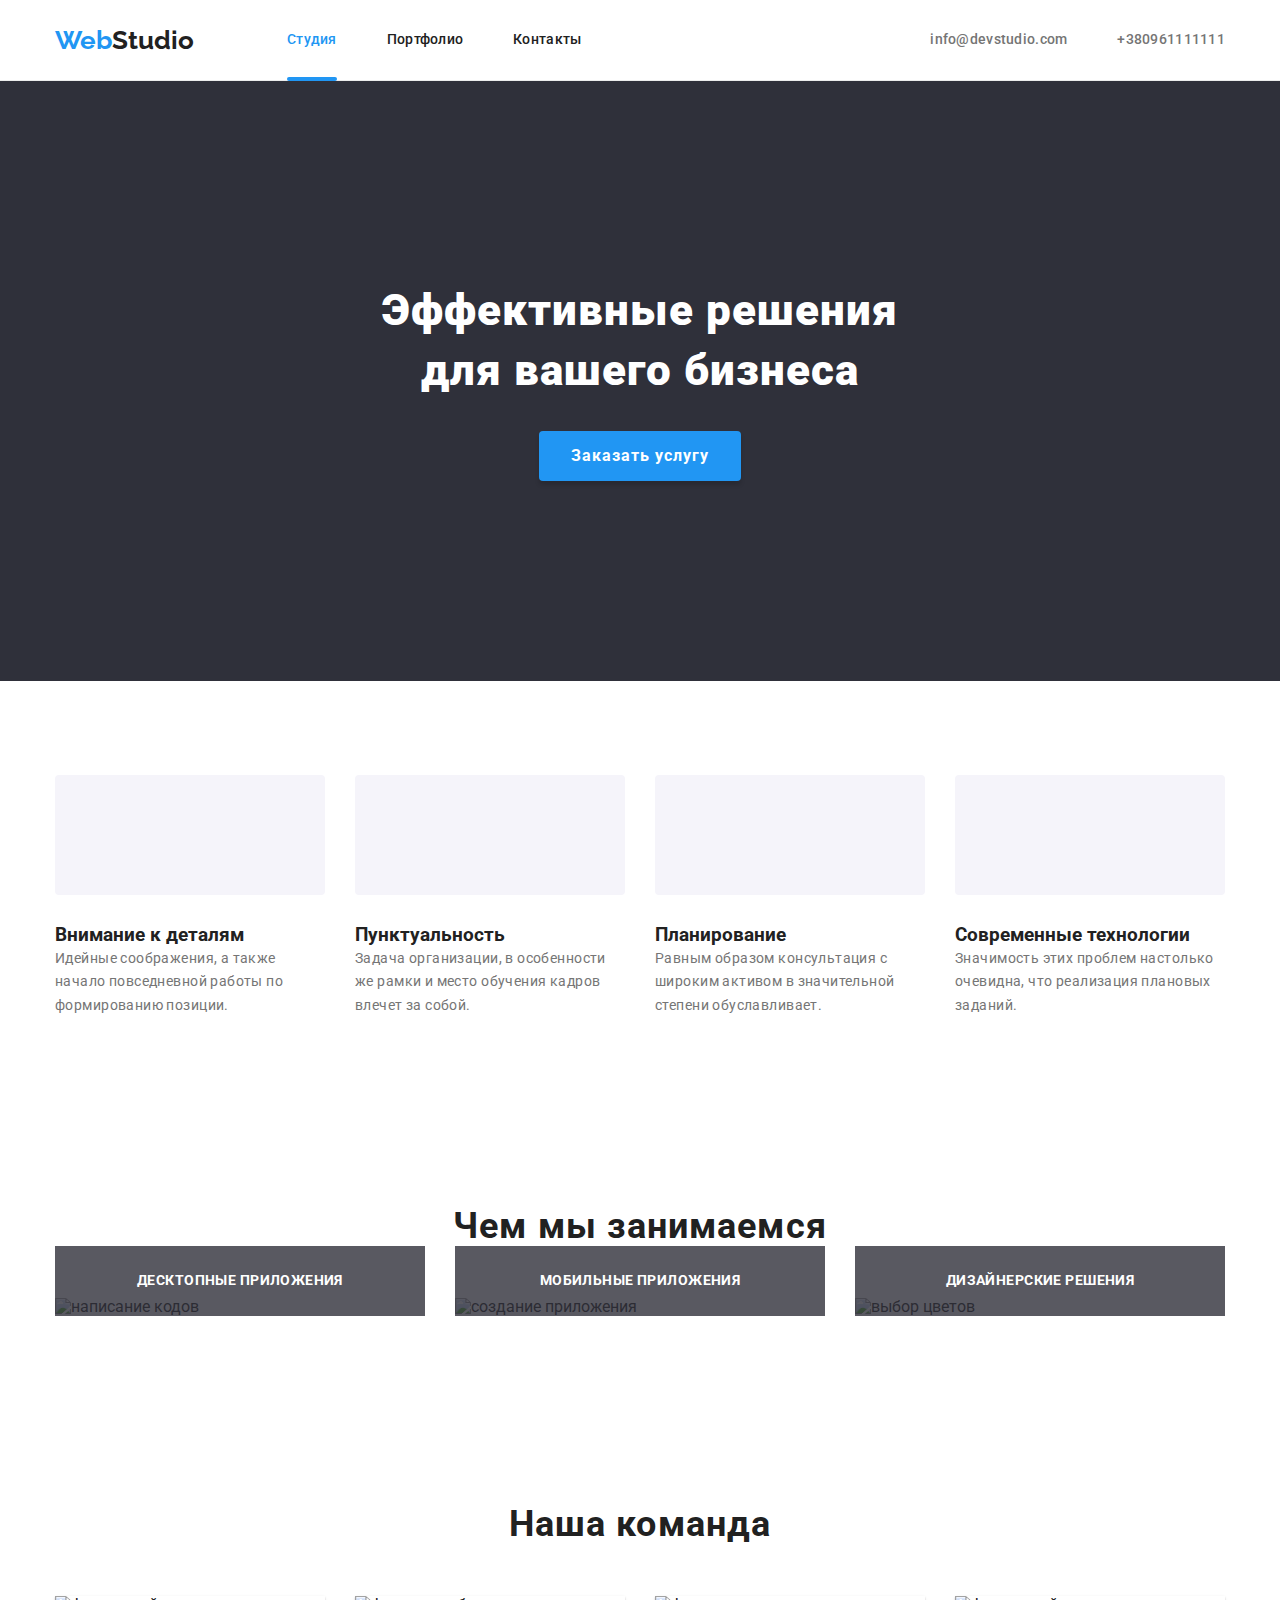
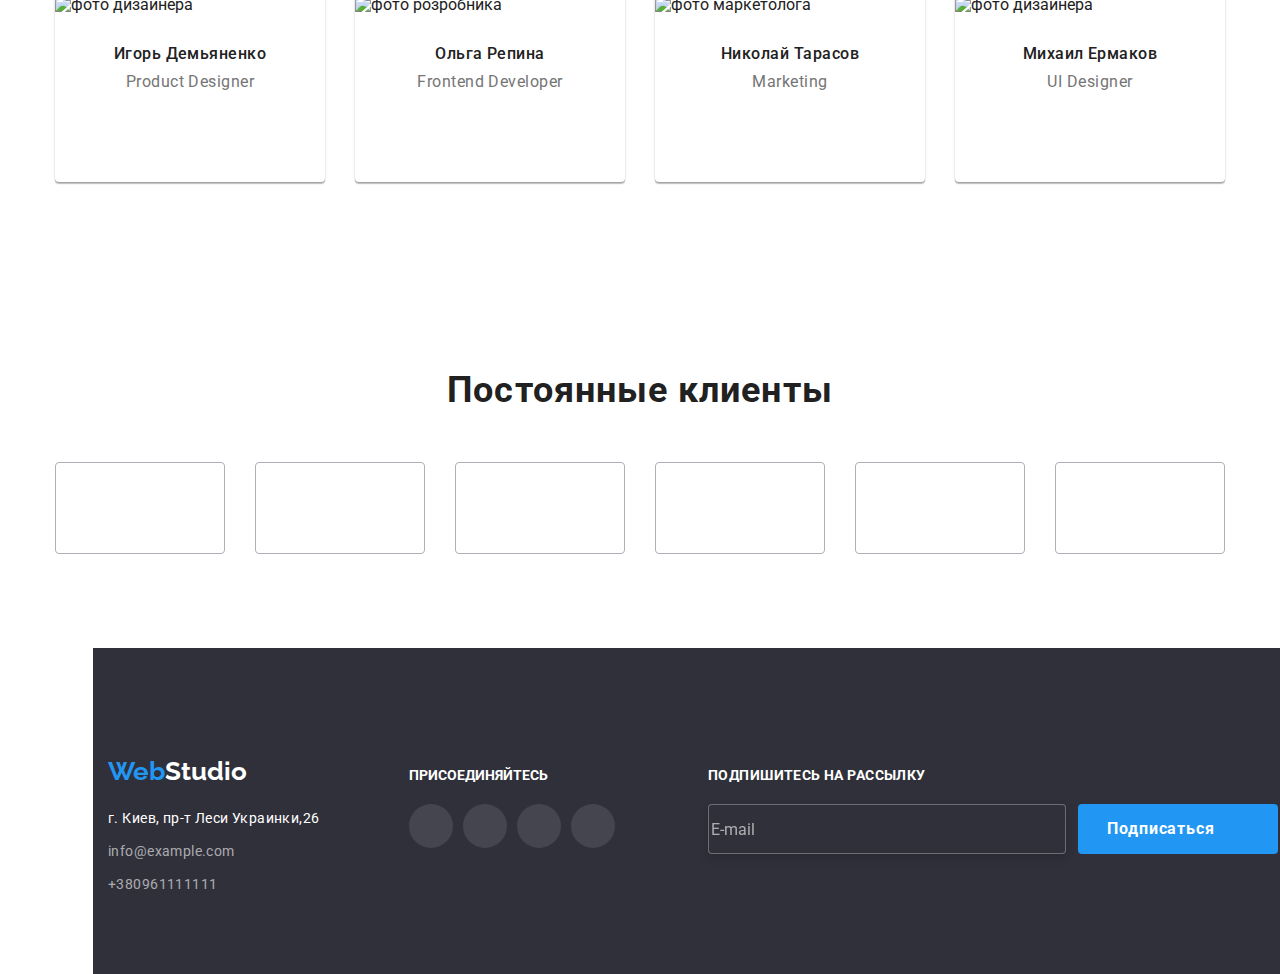
==== index.html @ 431f0731 "дз7" ====
<!DOCTYPE html>
<html lang="ru">

<head>
    <meta charset="UTF-8">
    <meta http-equiv="X-UA-Compatible" content="IE=edge">
    <meta name="viewport" content="width=device-width, initial-scale=1.0">
    <title>goit-markup-hw-07</title>
    <link rel="preconnect" href="https://fonts.googleapis.com">
    <link rel="preconnect" href="https://fonts.gstatic.com" crossorigin>
    <link
        href="https://fonts.googleapis.com/css2?family=Raleway:wght@700&family=Roboto:wght@400;500;700;900&display=swap"
        rel="stylesheet">
    <link rel="stylesheet"
        href="https://cdnjs.cloudflare.com/ajax/libs/modern-normalize/1.1.0/modern-normalize.min.css">
    <link rel="stylesheet" href="./css/main.min.css">
</head>

<body>
    <header class="header">
        <div class="container container__header">
            <nav class="header-nav">
                <a href="" class="logo ">Web<Span class="logo__park ">Studio</Span></a>
                <ul class="site-nav">
                    <li class="site-nav__item"><a href="" class="site-nav__link site-nav__link--current">Студия</a></li>
                    <li class="site-nav__item"><a href="./portfolio.html" class="site-nav__link ">Портфолио</a></li>
                    <li class="site-nav__item"><a href="" class="site-nav__link">Контакты</a></li>
                </ul>
            </nav>
            <ul class="contact-top">
                <li class="contact-top__item">
                    <a href="mailto:info@devstudio.com" class="contact-top__link link">
                        <svg class="contact-top__icon" width="16" height="12">
                            <use href="./images/icons.svd/symbol-defs.svg#icon-gmail"></use>
                        </svg> info@devstudio.com
                    </a>
                </li>
                <li class="contact-top__item">
                    <a href="tel:+380961111111" class="contact-top__link link">
                        <svg class="contact-top__icon" width="10" height="16">
                            <use href="./images/icons.svd/symbol-defs.svg#icon-smartphone"></use>
                        </svg> +380961111111
                    </a>
                </li>
            </ul>
        </div>
    </header>
    <main>
        <section class="conect">
            <div class="container">
                <h1 class="conect__title">Эффективные решения <br> для вашего бизнеса</h1>
                <button type="button" class="conect__button button--light" data-modal-open>Заказать услугу</button>
            </div>
        </section>
        <section class="section">
            <div class="container">
                <h2 class="visually-hidden">Стадии работы</h2>
                <ul class="visually">
                    <li class="visually__item">
                        <div class="visually__box">
                            <svg class="visually__icon" width="70" height="70">
                                <use href="./images/icons.svd/symbol-defs.svg#icon-antenna-1"></use>
                            </svg>
                        </div>
                        <h3 class="visually__title">Внимание к деталям</h3>
                        <p class="visually__text">Идейные соображения, а также начало повседневной работы по
                            формированию позиции.
                        </p>
                    </li>
                    <li class="visually__item">
                        <div class="visually__box">
                            <svg class="visually__icon" width="70" height="70">
                                <use href="./images/icons.svd/symbol-defs.svg#icon-clock-1"></use>
                            </svg>
                        </div>
                        <h3 class="visually__title">Пунктуальность</h3>
                        <p class="visually__text">Задача организации, в особенности же рамки и место обучения кадров
                            влечет за
                            собой.</p>
                    </li>
                    <li class="visually__item icon-test">
                        <div class="visually__box">
                            <svg class="visually__icon" width="70" height="70">
                                <use href="./images/icons.svd/symbol-defs.svg#icon-diagram-1"></use>
                            </svg>
                        </div>
                        <h3 class="visually__title">Планирование</h3>
                        <p class="visually__text">Равным образом консультация с широким активом в значительной степени
                            обуславливает.</p>
                    </li>
                    <li class="visually__item icon-technology">
                        <div class="visually__box">
                            <svg class="visually__icon" width="70" height="70">
                                <use href="./images/icons.svd/symbol-defs.svg#icon-astronaut-1"></use>
                            </svg>
                        </div>
                        <h3 class="visually__title">Современные технологии</h3>
                        <p class="visually__text">Значимость этих проблем настолько очевидна, что реализация плановых
                            заданий.</p>
                    </li>
                </ul>
            </div>
        </section>
        <section class="section section--no-padding-top">
            <div class="container">
                <h2 class="section__title">Чем мы занимаемся</h2>
                <ul class="works">
                    <li class="works__item">
                        <div class="works__thumb">
                            <img src="./images/photo1.jpg" alt="написание кодов" width="370">
                            <p class="works__label">Десктопные приложения</p>
                        </div>
                    </li>
                    <li class="works__item">
                        <div class="works__thumb">
                            <img src="./images/photo2.jpg" alt="создание приложения" width="370">
                            <p class="works__label">Мобильные приложения</p>
                        </div>
                    </li>
                    <li class="works__item">
                        <div class="works__thumb">
                            <img src="./images/photo3.jpg" alt="выбор цветов" width="370">
                            <p class="works__label">Дизайнерские решения</p>
                        </div>
                    </li>
                </ul>
            </div>

        </section>

        <section class="section section--aser-background">
            <div class="container">
                <h2 class="section__title">Наша команда</h2>
                <ul class="images">
                    <li class="images__item">
                        <img src="./images/photo4.jpg" alt="фото дизайнера" width="270">
                        <div class="images__box">
                            <h3 class="images__title">Игорь Демьяненко</h3>
                            <p class="images__text">Product Designer</p>
                            <ul class="masters-soc">
                                <li class="masters-soc-item">
                                    <a href="" class="masters-soc-link">
                                        <svg class="masters-soc-icon" width="20" height="20">
                                            <use href="./images/icons.svd/symbol-defs.svg#icon-instagram-2"></use>
                                        </svg>
                                    </a>
                                </li>
                                <li class="masters-soc-item">
                                    <a href="" class="masters-soc-link">
                                        <svg class="masters-soc-icon" width="20" height="20">
                                            <use href="./images/icons.svd/symbol-defs.svg#icon-twitter-1"></use>
                                        </svg>
                                    </a>
                                </li>
                                <li class="masters-soc-item">
                                    <a href="" class="masters-soc-link">
                                        <svg class="masters-soc-icon" width="20" height="20">
                                            <use href="./images/icons.svd/symbol-defs.svg#icon-facebook-1"></use>
                                        </svg>
                                    </a>
                                </li>
                                <li class="masters-soc-item">
                                    <a href="" class="masters-soc-link">
                                        <svg class="masters-soc-icon" width="20" height="20">
                                            <use href="./images/icons.svd/symbol-defs.svg#icon-linkedin-1"></use>
                                        </svg>
                                    </a>
                                </li>
                            </ul>
                        </div>
                    </li>
                    <li class="images__item">
                        <img src="./images/photo5.jpg" alt="фото розробника" width="270">
                        <div class="images__box">
                            <h3 class="images__title">Ольга Репина</h3>
                            <p class="images__text">Frontend Developer</p>
                            <ul class="masters-soc">
                                <li class="masters-soc-item">
                                    <a href="" class="masters-soc-link">
                                        <svg class="masters-soc-icon" width="20" height="20">
                                            <use href="./images/icons.svd/symbol-defs.svg#icon-instagram-2"></use>
                                        </svg>
                                    </a>
                                </li>
                                <li class="masters-soc-item">
                                    <a href="" class="masters-soc-link">
                                        <svg class="masters-soc-icon" width="20" height="20">
                                            <use href="./images/icons.svd/symbol-defs.svg#icon-twitter-1"></use>
                                        </svg>
                                    </a>
                                </li>
                                <li class="masters-soc-item">
                                    <a href="" class="masters-soc-link">
                                        <svg class="masters-soc-icon" width="20" height="20">
                                            <use href="./images/icons.svd/symbol-defs.svg#icon-facebook-1"></use>
                                        </svg>
                                    </a>
                                </li>
                                <li class="masters-soc-item">
                                    <a href="" class="masters-soc-link">
                                        <svg class="masters-soc-icon" width="20" height="20">
                                            <use href="./images/icons.svd/symbol-defs.svg#icon-linkedin-1"></use>
                                        </svg>
                                    </a>
                                </li>
                            </ul>
                        </div>
                    </li>
                    <li class="images__item">
                        <img src="./images/photo6.jpg" alt="фото маркетолога" width="270">
                        <div class="images__box">
                            <h3 class="images__title">Николай Тарасов</h3>
                            <p class="images__text">Marketing</p>
                            <ul class="masters-soc">
                                <li class="masters-soc-item">
                                    <a href="" class="masters-soc-link">
                                        <svg class="masters-soc-icon" width="20" height="20">
                                            <use href="./images/icons.svd/symbol-defs.svg#icon-instagram-2"></use>
                                        </svg>
                                    </a>
                                </li>
                                <li class="masters-soc-item">
                                    <a href="" class="masters-soc-link">
                                        <svg class="masters-soc-icon" width="20" height="20">
                                            <use href="./images/icons.svd/symbol-defs.svg#icon-twitter-1"></use>
                                        </svg>
                                    </a>
                                </li>
                                <li class="masters-soc-item">
                                    <a href="" class="masters-soc-link">
                                        <svg class="masters-soc-icon" width="20" height="20">
                                            <use href="./images/icons.svd/symbol-defs.svg#icon-facebook-1"></use>
                                        </svg>
                                    </a>
                                </li>
                                <li class="masters-soc-item">
                                    <a href="" class="masters-soc-link">
                                        <svg class="masters-soc-icon" width="20" height="20">
                                            <use href="./images/icons.svd/symbol-defs.svg#icon-linkedin-1"></use>
                                        </svg>
                                    </a>
                                </li>
                            </ul>
                        </div>
                    </li>
                    <li class="images__item">
                        <img src="./images/photo7.jpg" alt="фото дизайнера" width="270">
                        <div class="images__box">
                            <h3 class="images__title">Михаил Ермаков</h3>
                            <p class="images__text">UI Designer</p>
                            <ul class="masters-soc">
                                <li class="masters-soc-item">
                                    <a href="" class="masters-soc-link">
                                        <svg class="masters-soc-icon" width="20" height="20">
                                            <use href="./images/icons.svd/symbol-defs.svg#icon-instagram-2"></use>
                                        </svg>
                                    </a>
                                </li>
                                <li class="masters-soc-item">
                                    <a href="" class="masters-soc-link">
                                        <svg class="masters-soc-icon" width="20" height="20">
                                            <use href="./images/icons.svd/symbol-defs.svg#icon-twitter-1"></use>
                                        </svg>
                                    </a>
                                </li>
                                <li class="masters-soc-item">
                                    <a href="" class="masters-soc-link">
                                        <svg class="masters-soc-icon" width="20" height="20">
                                            <use href="./images/icons.svd/symbol-defs.svg#icon-facebook-1"></use>
                                        </svg>
                                    </a>
                                </li>
                                <li class="masters-soc-item">
                                    <a href="" class="masters-soc-link">
                                        <svg class="masters-soc-icon" width="20" height="20">
                                            <use href="./images/icons.svd/symbol-defs.svg#icon-linkedin-1"></use>
                                        </svg>
                                    </a>
                                </li>
                            </ul>
                        </div>
                    </li>
                </ul>
            </div>
        </section>

        <section class="section">
            <div class="container">
                <h2 class="section__title">Постоянные клиенты</h2>
                <ul class="clients">
                    <li class="clients__item">
                        <a href="" class="clients__link">
                            <svg class="clients__icon" width="106" height="60">
                                <use href="./images/icons.svd/symbol-defs.svg#icon-client-1"></use>
                            </svg>
                        </a>
                    </li>
                    <li class="clients__item">
                        <a href="" class="clients__link">
                            <svg class="clients__icon" width="106" height="60">
                                <use href="./images/icons.svd/symbol-defs.svg#icon-client-2"></use>
                            </svg>
                        </a>
                    </li>
                    <li class="clients__item">
                        <a href="" class="clients__link">
                            <svg class="clients__icon" width="106" height="60">
                                <use href="./images/icons.svd/symbol-defs.svg#icon-client-3"></use>
                            </svg>
                        </a>
                    </li>
                    <li class="clients__item">
                        <a href="" class="clients__link">
                            <svg class="clients__icon" width="106" height="60">
                                <use href="./images/icons.svd/symbol-defs.svg#icon-client-4"></use>
                            </svg>
                        </a>
                    </li>
                    <li class="clients__item">
                        <a href="" class="clients__link">
                            <svg class="clients__icon" width="106" height="60">
                                <use href="./images/icons.svd/symbol-defs.svg#icon-client-5"></use>
                            </svg>
                        </a>
                    </li>
                    <li class="clients__item">
                        <a href="" class="clients__link">
                            <svg class="clients__icon" width="106" height="60">
                                <use href="./images/icons.svd/symbol-defs.svg#icon-client-6"></use>
                            </svg>
                        </a>
                    </li>
                </ul>
            </div>
        </section>
    </main>

    <footer class="footer">
        <div class="container">
            <div class="information-contact">
                <div class="address">
                    <a href="" class="address__logo address__poster link">Web<Span
                            class="address__page link">Studio</Span></a>
                    <address class="footer-page list">
                        <ul>
                            <li class="footer-page__item"><a href="" class="footer-page__adressa link">г. Киев, пр-т
                                    Леси Украинки,26</a>
                            </li>
                            <li class="footer-page__item"><a href="mailto:info@example.com"
                                    class="footer-page__link link">info@example.com</a></li>
                            <li class="footer-page__item"><a href="tel:+380961111111"
                                    class="footer-page__link link">+380961111111</a></li>
                        </ul>
                    </address>
                </div>

                <div class=" contact__box">
                    <p class="contact-soc-list">ПРИСОЕДИНЯЙТЕСЬ</p>
                    <ul class="contact-soc">
                        <li class="contact-soc__item">
                            <a href="" class="contact-soc__link">
                                <svg class="contact-soc__icon" width="20" height="20">
                                    <use href="./images/icons.svd/symbol-defs.svg#icon-instagram-2"></use>
                                </svg>
                            </a>
                        </li>
                        <li class="contact-soc__item">
                            <a href="" class="contact-soc__link">
                                <svg class="contact-soc__icon" width="20" height="20">
                                    <use href="./images/icons.svd/symbol-defs.svg#icon-twitter-1"></use>
                                </svg>
                            </a>
                        </li>
                        <li class="contact-soc__item">
                            <a href="" class="contact-soc__link">
                                <svg class="contact-soc__icon" width="20" height="20">
                                    <use href="./images/icons.svd/symbol-defs.svg#icon-facebook-1"></use>
                                </svg>
                            </a>
                        </li>
                        <li class="contact-soc__item">
                            <a href="" class="contact-soc__link">
                                <svg class="contact-soc__icon" width="20" height="20">
                                    <use href="./images/icons.svd/symbol-defs.svg#icon-linkedin-1"></use>
                                </svg>
                            </a>
                        </li>
                    </ul>
                </div>

                <form class="footer">
                    <p class="footer__promotion">Подпишитесь на рассылку</p>
                    <div class="footer-form">
                        <label class="footer-form__field">
                            <input type="text" name="user-email" class="footer-form__submit" placeholder="E-mail">
                        </label>
                        <button type="submit" class="footer-form__btn btn--light">
                            Подписаться
                            <svg class="footer-form-icon" width="24" height="24">
                                <use href="./images/icons.svd/symbol-defs.svg#icon-icon-send-1"></use>
                            </svg>
                        </button>
                    </div>
                </form>
            </div>
        </div>
    </footer>
    <div class="backdrop is-hidden" data-modal>
        <div class="modal">
            <button type="button" class="modal__close-bt" data-modal-close>
                <svg class="modal__icon" width="18" height="18">
                    <use href="./images/icons.svd/symbol-defs.svg#icon-close"></use>
                </svg>
            </button>
            <form class="forma" autocomplete="off">
                <p class="forma__text">Оставьте свои данные, мы вам перезвоним</p>
                <div class="forma__div">
                    <label for="user-name" class="forma__label">Имя</label>
                    <svg class="forma__icons" width="12" height="12">
                        <use href="./images/icons.svd/symbol-defs.svg#icon-Vector-name"></use>
                    </svg>
                    <input type="text" class="forma__input" name="user-name" id="user-name" />
                </div>
                <div class="forma__div">
                    <label for="tel" class="forma__label">Телефон</label>
                    <svg class="forma__icons" width="13" height="13">
                        <use href="./images/icons.svd/symbol-defs.svg#icon-Vector-tel"></use>
                    </svg>
                    <input type="tel" class="forma__input" name="tel" id="tel" />
                </div>

                <div class="forma__div">
                    <label for="email" class="forma__label">Почта</label>
                    <svg class="forma__icons" width="15" height="12">
                        <use href="./images/icons.svd/symbol-defs.svg#icon-Vector-gmaiil"></use>
                    </svg>
                    <input type="email" class="forma__input" name="email" id="email" />
                </div>

                <div class="forma__div comment-label">
                    <label class="forma__label" for="comment">Комментарий</label>
                    <textarea class="forma__comment" name="comment" id="comment" placeholder="Введите текст"></textarea>
                </div>

                <div class="forma__div">
                    <input type="checkbox" class="forma__checkbox visually-hidden" name="policy" id="policy"
                        value="policy" />
                    <label for="policy" class="forma__check-text">
                        <span>
                            <svg class="forma__check-icon" width="16" height="15">
                                <use href="./images/icons.svd/symbol-defs.svg#icon-Vector-ok"></use>
                            </svg>
                        </span>
                        Соглашаюсь с рассылкой и принимаю
                        <a href="" class="forma__policy-link">Условия договора</a>
                    </label>
                </div>
                <button type="submit" class="forma__submit-button">Отправить</button>
            </form>
        </div>
    </div>
    <script src="./js/modal.js"></script>
</body>

</html>
---- css/main.min.css ----
:root{--primary-tex-color: #212121;--title-text-color: #757575;--accent-color: #2F303A;--link-color: #2196F3;--item-color: #FFFFFF;--button-color: #188CE8;--adress-color:rgba(255, 255, 255, 0.6);--solid-header: #ECECEC;--work-person:  #F5F4FA}.visually-hidden{position:absolute;width:1px;height:1px;margin:-1px;border:0;padding:0;white-space:nowrap;clip-path:inset(50%);clip:rect(0 0 0 0);overflow:hidden}.container{margin:0 auto;padding-left:15px;padding-right:15px;width:1200px}html{box-sizing:border-box}*,*::before *::after{box-sizing:inherit}body{font-family:"Roboto", sans-serif;color:var(--primary-tex-color)}ul{list-style:none;padding:0;margin:0}.link{text-decoration:none}h1,h2,h3,p{padding:0;margin:0}img{display:block;max-width:100%;height:auto}.header{border-bottom:1px solid var(--solid-header);background-color:var(--item-color)}.header-nav{display:flex;align-items:center}.container__header{display:flex;align-items:center}.logo{display:block;color:var(--link-color);font-family:'Raleway';font-weight:700;font-size:26px;line-height:1.19;text-decoration:none}.logo__park{color:var(--primary-tex-color)}.site-nav{display:flex;margin-left:93px}.site-nav .site-nav__item:not(:last-child){margin-right:50px}.site-nav .site-nav__link{display:block;padding-top:32px;padding-bottom:32px;color:var(--primary-tex-color);font-weight:500;font-size:14px;line-height:1.14;letter-spacing:0.02em;text-decoration:none;transition:color 250ms cubic-bezier(0.4, 0, 0.2, 1)}.site-nav .site-nav__link:hover,.site-nav .site-nav__link:focus{color:var(--link-color)}.site-nav .site-nav__link--current{color:var(--link-color)}.site-nav__link.site-nav__link--current{position:relative}.site-nav__link.site-nav__link--current::after{display:inline-block;content:"";position:absolute;left:0;width:100%;height:4px;bottom:-1px;border-radius:2px;background-color:var(--link-color)}.contact-top{display:flex;margin-left:auto}.contact-top .contact-top__link{display:block;padding-top:32px;padding-bottom:32px;color:var(--title-text-color);font-weight:500;font-size:14px;line-height:1.14;letter-spacing:0.02em;transition:color 250ms cubic-bezier(0.4, 0, 0.2, 1)}.contact-top .contact-top__link:hover,.contact-top .contact-top__link:focus{color:var(--link-color)}.contact-top .contact-top__item+.contact-top__item{margin-left:30px}.contact-top .contact-top__icon{fill:currentColor;margin-right:10px}.contact-top__item .contact-top__link{display:flex;align-items:center}.conect{background-color:var(--accent-color);line-height:1.36;text-align:center;letter-spacing:0.06em;padding-top:200px;padding-bottom:200px;max-width:1600px;height:600px;margin-left:auto;margin-right:auto;background-image:linear-gradient(rgba(47,48,58,0.4), rgba(47,48,58,0.4)),url(../images/photobisness1.jpg);background-position:center;background-size:cover;background-repeat:no-repeat}.conect__title{color:var(--item-color);margin-top:0;font-weight:900;font-size:44px;margin-bottom:30px}.conect__button{color:var(--item-color);background-color:var(--link-color);border-radius:4px;padding:10px 32px;display:inline-block;text-align:center;align-items:center;font-family:inherit;font-weight:700;font-size:16px;line-height:1.87;letter-spacing:0.06em;cursor:pointer;margin-top:0px;margin-bottom:0px;box-shadow:0px 4px 4px rgba(0,0,0,0.15);border:none}.button--light{color:var(--item-color)}.button-list{transition:background-color 250ms cubic-bezier(0.4, 0, 0.2, 1)}.button-list:hover,.button-list:focus{background-color:var(--button-color)}.visually{display:flex;justify-content:center}.visually__item:not(:last-child){margin-right:30px}.section{padding-top:94px;padding-bottom:94px}.visually__box{width:270px;height:120px;margin-top:0px;margin-bottom:30px;display:flex;justify-content:center;align-items:center;color:var(--primary-tex-color);background-color:var(--work-person);border-radius:4px}.visually__item.visually__title{color:var(--primary-tex-color);font-weight:700;font-size:14px;line-height:1.14;letter-spacing:0.03em;text-transform:uppercase;margin-top:0px;margin-bottom:10px}.visually__item .visually__text{color:var(--title-text-color);font-size:14px;line-height:1.71;letter-spacing:0.03em;margin-top:0px;margin-bottom:0px}.works{display:flex;flex-wrap:wrap;justify-content:center}.works__item:not(:last-child){margin-right:30px}.section__title{color:var(--primary-tex-color);font-weight:700;font-size:36px;line-height:1.16;text-align:center;letter-spacing:0.03em;margin-top:0px;margin-bottom:50px}.works__thumb{position:relative;display:flex;align-items:center;justify-content:center}.works__label{color:var(--item-color);font-style:normal;font-weight:bold;font-size:14px;line-height:1.14;letter-spacing:0.03em;text-transform:uppercase;display:flex;position:absolute;background-color:rgba(47,48,58,0.8);justify-content:center;align-items:center;right:0;bottom:0;width:370px;height:70px}.images{display:flex;flex-wrap:wrap}.images__item{margin-right:30px;box-shadow:0px 1px 3px rgba(0,0,0,0.12),0px 1px 1px rgba(0,0,0,0.14),0px 2px 1px rgba(0,0,0,0.2);border-radius:0px 0px 4px 4px;background-color:var(--item-color)}.images__item:last-child{margin:0px}.images__box{padding-top:30px;padding-bottom:30px;text-align:center}.images__title{color:var(--primary-tex-color);font-weight:500;font-size:16px;line-height:1.18;letter-spacing:0.03em;margin-top:0px;margin-bottom:10px}.images__text{color:var(--title-text-color);font-size:16px;line-height:1.18;letter-spacing:0.03em;margin-top:0px;margin-bottom:16px}.masters-soc{display:flex;justify-content:center}.masters-soc-item+.masters-soc-item{margin-left:10px}.masters-soc-link{width:44px;height:44px;border-radius:50%;display:flex;justify-content:center;align-items:center;color:#AFB1B8;transition:background-color 250ms cubic-bezier(0.4, 0, 0.2, 1),color 250ms cubic-bezier(0.4, 0, 0.2, 1)}.masters-soc-link:hover,.masters-soc-link:focus{background-color:#2196F3;color:#FFFFFF}.masters-soc-icon{fill:currentColor;transition:fill 250ms cubic-bezier(0.4, 0, 0.2, 1)}.clients{display:flex;justify-content:center;align-items:center}.clients__item+.clients__item{margin-left:30px}.clients__link{width:170px;height:92px;border-radius:4px;display:flex;justify-content:center;align-items:center;border:1px solid #AFB1B8;color:#AFB1B8;transition:border 250ms cubic-bezier(0.4, 0, 0.2, 1),color 250ms cubic-bezier(0.4, 0, 0.2, 1)}.clients__link:hover,.clients__link:focus{border:1px solid #2196F3;color:#2196F3}.clients__icon{fill:currentColor;transition:fill 250ms cubic-bezier(0.4, 0, 0.2, 1)}.footer{background-color:var(--accent-color);padding-bottom:60px;padding-top:60px}.address{flex-grow:1;margin-right:70px}.address__poster{margin-left:0;margin-top:0px;margin-bottom:20px}.address__page{color:var(--item-color)}.address__logo{display:block;color:var(--link-color);font-family:'Raleway';font-weight:700;font-size:26px;line-height:1.19;text-decoration:none}.footer-page .footer-page__link{color:var(--adress-color);font-style:normal;font-size:14px;line-height:1.71;letter-spacing:0.03em}.footer-page .footer-page__adressa{font-style:normal;font-size:14px;line-height:1.71;letter-spacing:0.03em;color:var(--item-color)}.footer-page__item:not(:last-child){margin-top:0px;margin-bottom:9px}.footer-page{transition:color 250ms cubic-bezier(0.4, 0, 0.2, 1)}.footer-page :hover,.footer-page:focus{color:var(--item-color)}.contact-soc-list{display:inline-block;color:var(--item-color);font-size:14px;line-height:1.14;font-weight:bold;text-transform:uppercase;margin-bottom:20px}.contact-soc{display:flex;flex-wrap:wrap;align-items:center}.contact-soc__link{width:44px;height:44px;display:flex;justify-content:center;align-items:center;border-radius:50%;fill:var(--item-color);background-color:rgba(255,255,255,0.1);transition:color 250ms cubic-bezier(0.4, 0, 0.2, 1),background-color 250ms cubic-bezier(0.4, 0, 0.2, 1)}.contact-soc__link:hover,.contact-soc__link:focus{background-color:var(--link-color);fill:var(--item-color)}.contact-soc__item{margin-right:10px}.contact-soc__item:last-child{margin-right:0}.information-contact{display:flex;align-items:baseline}.footer__promotion{display:inline-block;font-weight:bold;font-size:14px;line-height:1.14;letter-spacing:0.03em;text-transform:uppercase;color:var(--item-color);margin-bottom:20px}.footer{display:flex;flex-direction:column;fill:currentColor;margin-left:93px}.footer-form__submit{width:358px;height:50px;border:1px solid rgba(255,255,255,0.3);filter:drop-shadow(0px 4px 4px rgba(0,0,0,0.15));box-sizing:border-box;border-radius:4px;background-color:#2F303A;color:var(--item-color)}.footer-form__submit::placeholder{font-style:normal;font-weight:normal;font-size:16px;line-height:1.25;color:rgba(255,255,255,0.6)}.footer-form-icon{margin-left:10px;fill:var(--item-color)}.footer-form__btn{border:transparent;display:flex;text-align:center;justify-content:center;width:200px;height:50px;background-color:var(--link-color);border-radius:4px;font-weight:bold;font-size:16px;line-height:1.87;align-items:center;text-align:center;letter-spacing:0.06em;cursor:pointer;margin-left:12px;transition:box-shadow 250ms cubic-bezier(0.4, 0, 0.2, 1)}.footer-form__btn:hover,.footer-form__btn:focus{box-shadow:0px 4px 4px rgba(0,0,0,0.15)}.btn--light{color:var(--item-color)}.footer-form__field{display:flex}.footer-form{display:flex;flex-wrap:wrap}.button{display:flex;justify-content:center;flex-wrap:wrap;margin-bottom:50px}.button__item{color:var(--primary-tex-color);font-family:inherit;border-radius:4px;padding:6px 22px;font-weight:500;font-size:16px;line-height:1.62;text-align:center;letter-spacing:0.03em;cursor:pointer;border:transparent;transition:background-color 250ms cubic-bezier(0.4, 0, 0.2, 1),color 250ms cubic-bezier(0.4, 0, 0.2, 1),box-shadow 250ms cubic-bezier(0.4, 0, 0.2, 1)}.button__item:hover,.button__item:focus{color:var(--item-color);background-color:var(--link-color);box-shadow:0px 3px 1px rgba(0,0,0,0.1),0px 1px 2px rgba(0,0,0,0.08),0px 2px 2px rgba(0,0,0,0.12)}.button__link:not(:last-child){margin-right:8px}.features-title{gap:30px;display:flex;flex-wrap:wrap}.flex-element{padding:20px 24px;border:1px solid #eeeeee;border-top:none}.feature{display:block;width:370px;box-sizing:border-box}.feature:nth-child(3n){margin-right:0}.feature:nth-last-child(-n+3){margin-bottom:0}.feature:hover .text-overlay,.feature:focus .text-overlay{transform:translateY(0%)}.feature__link{transition:box-shadow 250ms cubic-bezier(0.4, 0, 0.2, 1)}.feature__link:hover,.feature__link:focus{display:block;box-shadow:0px 1px 1px rgba(0,0,0,0.12),0px 4px 4px rgba(0,0,0,0.06),1px 4px 6px rgba(0,0,0,0.16)}.feature .flex-element__name{color:var(--primary-tex-color);font-weight:700;font-size:18px;line-height:2;letter-spacing:0.06em;margin-top:0px;margin-bottom:4px}.section .flex-element__descriptions{color:var(--title-text-color);font-size:16px;line-height:1.87;letter-spacing:0.03em;margin-top:0px}.feature__box{position:relative;overflow:hidden}.text-overlay{position:absolute;display:flex;align-items:center;top:0;height:100%;padding:63px 24px;font-size:18px;line-height:1.15;background-color:rgba(33,150,243,0.9);transform:translateY(100%);transition:transform 250ms cubic-bezier(0.4, 0, 0.2, 1)}.text-overlay__box{display:flex;font-style:normal;font-weight:normal;letter-spacing:0.03em;font-size:18px;line-height:1.5;color:var(--item-color);margin:0}.backdrop{position:fixed;top:0;width:100%;height:100%;background-color:rgba(0,0,0,0.2);transition:opaсity 250ms cubic-bezier(0.4, 0, 0.2, 1),visibility 250ms cubic-bezier(0.4, 0, 0.2, 1);opacity:1}.backdrop.is-hidden.modal{transform:translate(-50%, -50%) scale(0.5)}.modal{position:absolute;width:528px;min-height:581px;background-color:var(--item-color);box-shadow:0px 1px 3px rgba(0,0,0,0.12),0px 1px 1px rgba(0,0,0,0.14),0px 2px 1px rgba(0,0,0,0.2);border-radius:4px;top:50%;left:50%;transform:translate(-50%, -50%) scale(1);transition:transform 250ms cubic-bezier(0.4, 0, 0.2, 1)}.modal__close-bt{position:absolute;padding:0;top:8px;right:8px;width:30px;height:30px;border-radius:50%;background-color:var(--item-color);border:1px solid rgba(0,0,0,0.1);box-sizing:border-box;cursor:pointer}.is-hidden{opacity:0;pointer-events:none;visibility:hidden}.forma{padding:40px}.forma__text{font-style:normal;font-weight:700;font-size:20px;line-height:1.15;text-align:center;letter-spacing:0.03em;color:var(--primary-tex-color);margin-bottom:12px}.forma__input{width:100%;height:45px;border:1px solid rgba(33,33,33,0.2);border-radius:4px;padding-left:41px;font:inherit;outline:none;transition:border 250ms cubic-bezier(0.4, 0, 0.2, 1)}.forma__input:focus{border:1px solid var(--link-color)}.forma__div{display:flex;flex-direction:column;position:relative;margin-bottom:10px}.forma__div textarea::placeholder{font-size:14px;line-height:1.14;letter-spacing:0.01em;color:rgba(117,117,117,0.5)}.forma__icons{position:absolute;top:50%;left:15px}.forma__div:focus-within>.forma__icons{fill:var(--link-color)}.comment-label{margin-bottom:20px}.forma__label{display:block;font-family:inherit;font-size:12px;line-height:1.16;letter-spacing:0.01em;color:var(--title-text-color);margin-bottom:4px}.forma__comment{width:100%;height:120px;border:1px solid rgba(33,33,33,0.2);border-radius:4px;padding:12px 16px;resize:none;outline:none}.forma__comment:focus{border:1px solid var(--link-color)}.forma__check-text{font-size:14px;line-height:1.71;letter-spacing:0.03em;color:#757575;display:flex;align-items:center;justify-content:center}.forma__check-text span{width:16px;height:15px;border:2px solid #000000;border-radius:3px;margin-right:8px;display:flex;align-items:center;justify-content:center}.forma__checkbox:checked+.forma__check-text span{background-color:var(--link-color);border:transparent}.forma__policy-link{display:flex;color:var(--link-color);margin-left:2px;font-family:inherit;font-size:14px;line-height:1.71;letter-spacing:0.03em}.forma__checkbox:checked+.forma__check-text .forma__check-icon{fill:#FFFFFF}.forma__submit-button{display:flex;color:var(--item-color);background-color:#2196F3;font-weight:700;font-size:16px;line-height:1.88;align-items:center;justify-content:center;text-align:center;letter-spacing:0.06em;cursor:pointer;margin-left:auto;margin-right:auto;margin-top:30px;box-shadow:0px 4px 4px rgba(0,0,0,0.15);border-radius:4px;padding:10px;min-width:200px;border:0;transition:background-color 250ms cubic-bezier(0.4, 0, 0.2, 1)}.forma__submit-button:hover,.forma__submit-button:focus{background-color:#188CE8}
/*# sourceMappingURL=main.min.css.map */
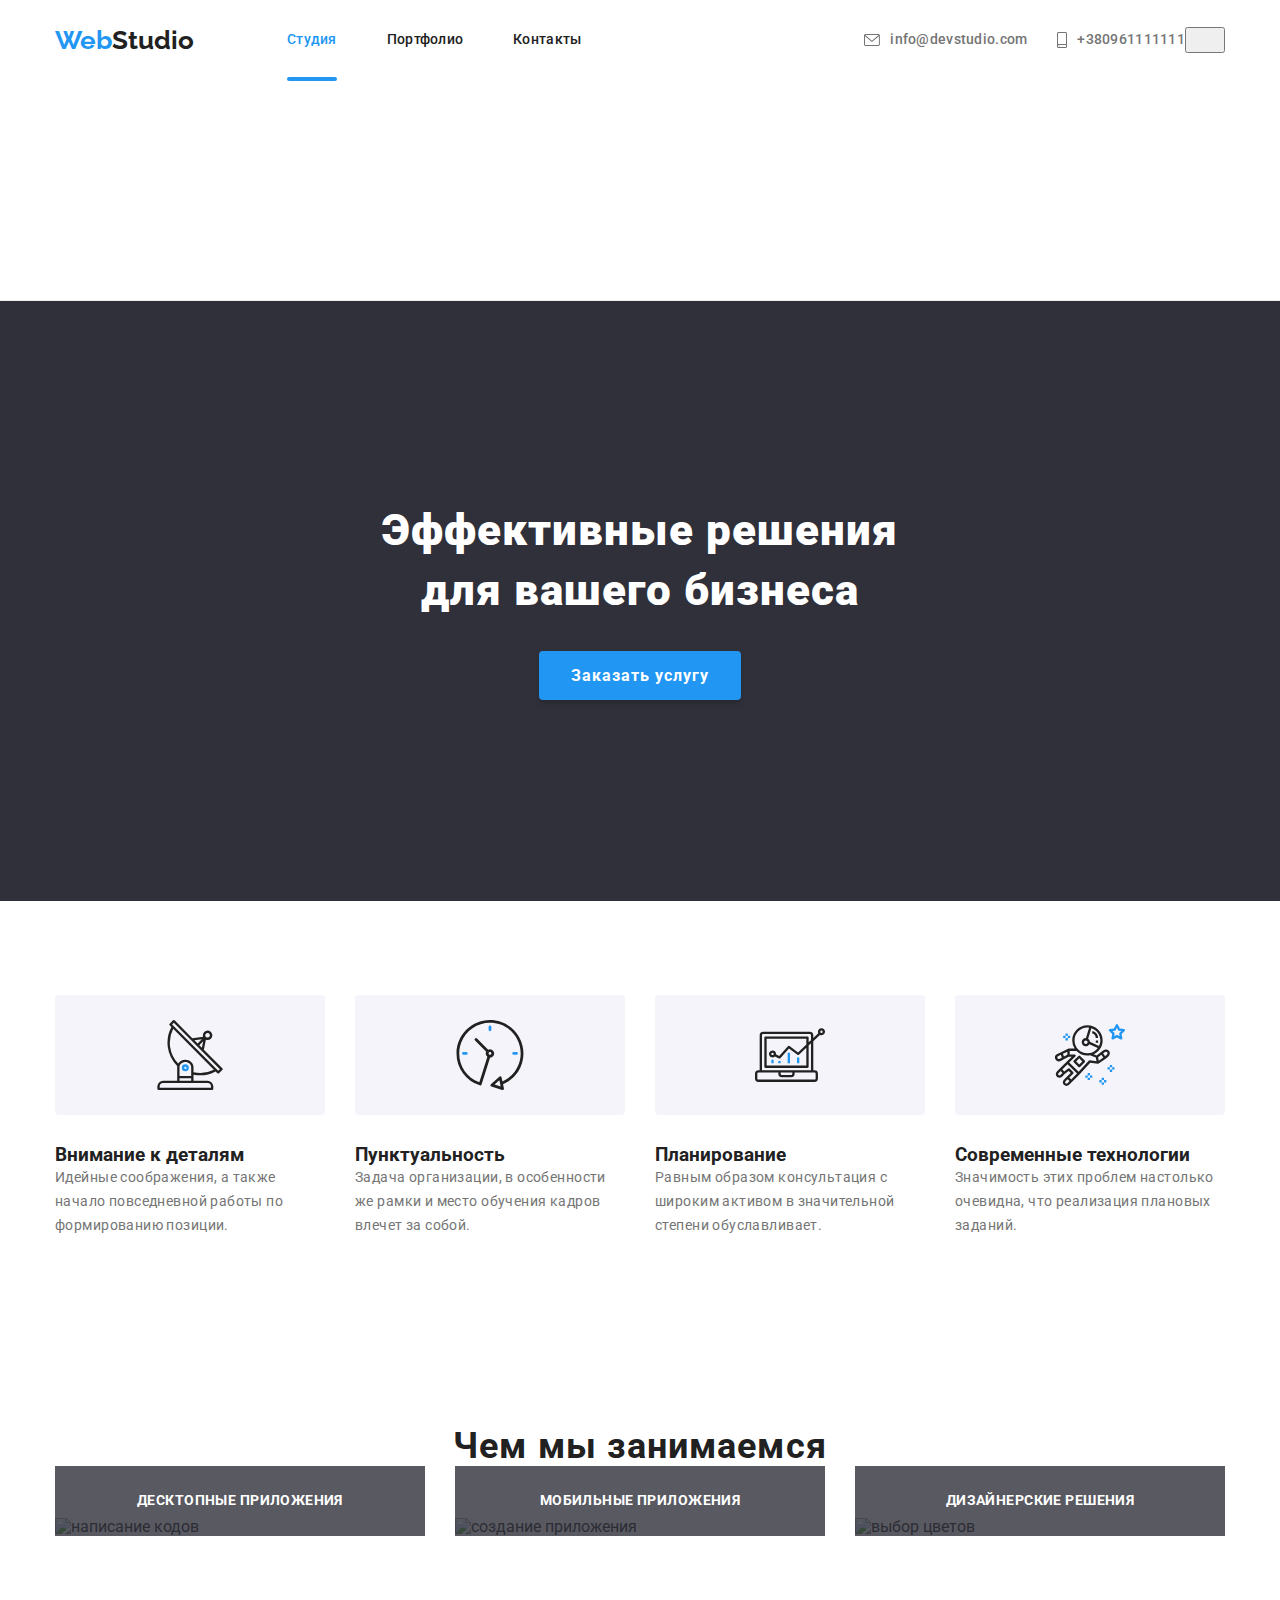
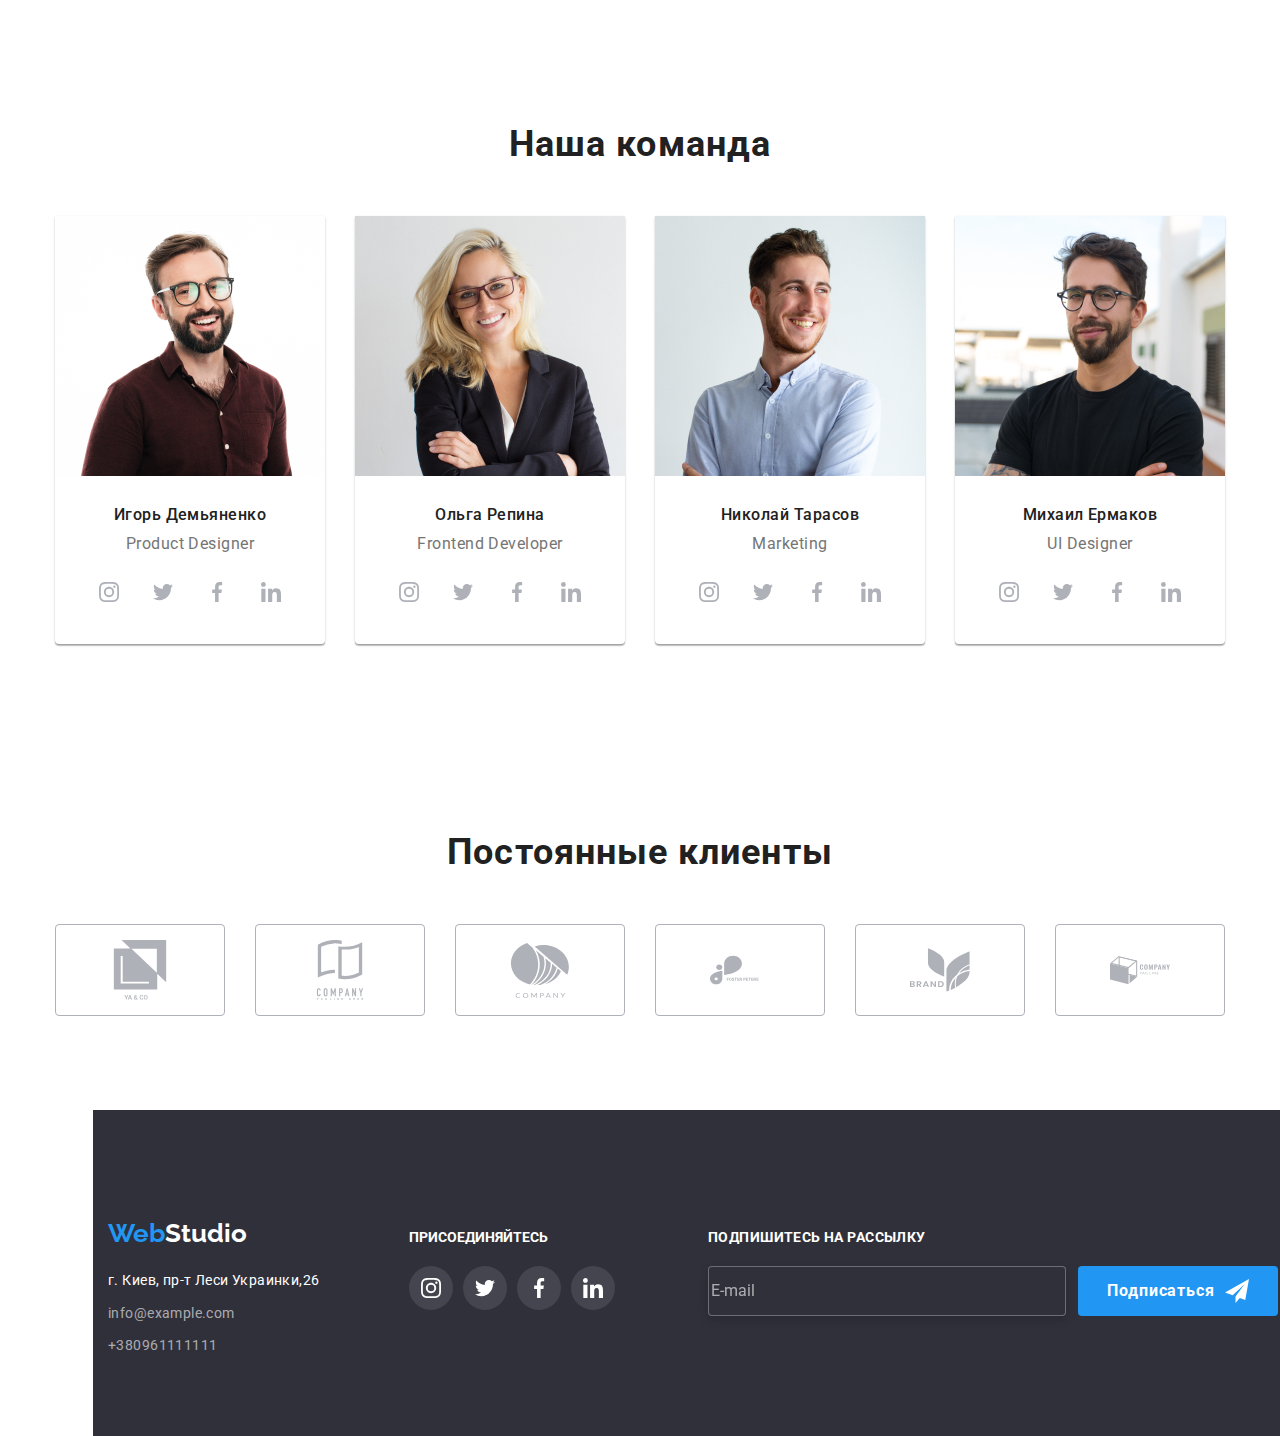
==== commit 5da886de: "дз8" ====
--- a/index.html
+++ b/index.html
@@ -5,7 +5,7 @@
     <meta charset="UTF-8">
     <meta http-equiv="X-UA-Compatible" content="IE=edge">
     <meta name="viewport" content="width=device-width, initial-scale=1.0">
-    <title>goit-markup-hw-07</title>
+    <title>goit-markup-hw-08</title>
     <link rel="preconnect" href="https://fonts.googleapis.com">
     <link rel="preconnect" href="https://fonts.gstatic.com" crossorigin>
     <link
@@ -43,10 +43,76 @@
                     </a>
                 </li>
             </ul>
+            <button type="button" class="menu-button" data-menu-open>
+                <svg class="menu" width="24" height="16">
+                    <use href="./images/sprite.svg#icon-menu_40"></use>
+                </svg>
+            </button>
+        </div>
+        <div class="backdrop-mobile is-hidden" data-menu>
+            <div class="mobile-menu menu-open">
+                <button type="button" class="menu-button-close" data-menu-close>
+                    <svg class="menu" width="18" height="18">
+                        <use href="./images/sprite.svg#icon-menu_40"></use>
+                    </svg>
+                </button>
+                <ul class="mob-site-nav">
+                    <li class="mob-site-nav__item"><a href="" class="mob-site-nav__link mob-site-nav__link--current">Студия</a></li>
+                    <li class="mob-site-nav__item"><a href="./portfolio.html" class="mob-site-nav__link ">Портфолио</a></li>
+                    <li class="mob-site-nav__item"><a href="" class="mob-site-nav__link">Контакты</a></li>
+                </ul>
+                </nav>
+                <ul class="mob-contact-top">
+                    <li class="mob-contact-top__item">
+                        <a href="mailto:info@devstudio.com" class="mob-contact-top__link link">
+                            <svg class="mob-contact-top__icon" width="16" height="12">
+                                <use href="./images/icons.svd/symbol-defs.svg#icon-gmail"></use>
+                            </svg> info@devstudio.com
+                        </a>
+                    </li>
+                    <li class="mob-contact-top__item">
+                        <a href="tel:+380961111111" class="mob-contact-top__link link">
+                            <svg class="mob-contact-top__icon" width="10" height="16">
+                                <use href="./images/icons.svd/symbol-defs.svg#icon-smartphone"></use>
+                            </svg> +380961111111
+                        </a>
+                    </li>
+                </ul>
+                <ul class="mob-masters-soc">
+                    <li class="mob-masters-soc-item">
+                        <a href="" class="mob-masters-soc-link">
+                            <svg class="mob-masters-soc-icon" width="20" height="20">
+                                <use href="./images/icons.svd/symbol-defs.svg#icon-instagram-2"></use>
+                            </svg>
+                        </a>
+                    </li>
+                    <li class="mob-masters-soc-item">
+                        <a href="" class="mob-masters-soc-link">
+                            <svg class="mob-masters-soc-icon" width="20" height="20">
+                                <use href="./images/icons.svd/symbol-defs.svg#icon-twitter-1"></use>
+                            </svg>
+                        </a>
+                    </li>
+                    <li class="mob-masters-soc-item">
+                        <a href="" class="mob-masters-soc-link">
+                            <svg class="mob-masters-soc-icon" width="20" height="20">
+                                <use href="./images/icons.svd/symbol-defs.svg#icon-facebook-1"></use>
+                            </svg>
+                        </a>
+                    </li>
+                    <li class="mob-masters-soc-item">
+                        <a href="" class="mob-masters-soc-link">
+                            <svg class="mob-masters-soc-icon" width="20" height="20">
+                                <use href="./images/icons.svd/symbol-defs.svg#icon-linkedin-1"></use>
+                            </svg>
+                        </a>
+                    </li>
+                </ul>
+            </div>
         </div>
     </header>
     <main>
-        <section class="conect">
+        <section class="conect overlay">
             <div class="container">
                 <h1 class="conect__title">Эффективные решения <br> для вашего бизнеса</h1>
                 <button type="button" class="conect__button button--light" data-modal-open>Заказать услугу</button>
@@ -107,19 +173,22 @@
                 <ul class="works">
                     <li class="works__item">
                         <div class="works__thumb">
-                            <img src="./images/photo1.jpg" alt="написание кодов" width="370">
+                            <img 
+                            src="./images/photo1.jpg" alt="написание кодов" width="370">
                             <p class="works__label">Десктопные приложения</p>
                         </div>
                     </li>
                     <li class="works__item">
                         <div class="works__thumb">
-                            <img src="./images/photo2.jpg" alt="создание приложения" width="370">
+                            <img 
+                            src="./images/photo2.jpg" alt="создание приложения" width="370">
                             <p class="works__label">Мобильные приложения</p>
                         </div>
                     </li>
                     <li class="works__item">
                         <div class="works__thumb">
-                            <img src="./images/photo3.jpg" alt="выбор цветов" width="370">
+                            <img 
+                            src="./images/photo3.jpg" alt="выбор цветов" width="370">
                             <p class="works__label">Дизайнерские решения</p>
                         </div>
                     </li>
@@ -128,12 +197,27 @@
 
         </section>
 
-        <section class="section section--aser-background">
+        <section class="section section--other-background">
             <div class="container">
                 <h2 class="section__title">Наша команда</h2>
                 <ul class="images">
                     <li class="images__item">
-                        <img src="./images/photo4.jpg" alt="фото дизайнера" width="270">
+                        <picture>
+                            <source 
+                            srcset="./images/photoo/desc1-1x.jpg 1x,
+                            ./images/photoo/desc1-2x.jpg 2x"
+                            media="(min-width: 1200px)"
+                            />
+
+                            <source srcset="./images/photoo/mob1-1x.jpg 1x,
+                            ./images/photoo/mob1-2x.jpg 2x" 
+                            media="(min-width: 768px)" />
+
+                            <source srcset="./images/photoo/tab1-1x.jpg 1x,
+                            ./images/photoo/tab1-2x.jpg 2x" 
+                            media="(min-width: 480px)" />
+                           <img src="./images/photo4.jpg" alt="фото дизайнера">
+                        </picture>                                                  
                         <div class="images__box">
                             <h3 class="images__title">Игорь Демьяненко</h3>
                             <p class="images__text">Product Designer</p>
@@ -170,7 +254,18 @@
                         </div>
                     </li>
                     <li class="images__item">
-                        <img src="./images/photo5.jpg" alt="фото розробника" width="270">
+                        <picture>
+                            <source srcset="./images/photoo/dest2-1x.jpg 1x,
+                            ./images/photoo/dest2-2x.jpg 2x" media="(min-width: 1200px)" />
+                        
+                            <source srcset="./images/photoo/mob2-1x.jpg 1x,
+                             ./images/photoo/mob2-2x.jpg 2x" media="(min-width: 768px)" />
+                        
+                            <source srcset="./images/photoo/tab2-1x.jpg 1x,
+                            ./images/photoo/tab2-2x.jpg 2x" media="(min-width: 480px)" />
+                            <img src="./images/photo5.jpg" alt="фото дизайнера">
+                        </picture>
+                        
                         <div class="images__box">
                             <h3 class="images__title">Ольга Репина</h3>
                             <p class="images__text">Frontend Developer</p>
@@ -207,7 +302,18 @@
                         </div>
                     </li>
                     <li class="images__item">
-                        <img src="./images/photo6.jpg" alt="фото маркетолога" width="270">
+                        <picture>
+                            <source srcset="./images/photoo/desc3-1x.jpg 1x,
+                            ./images/photoo/desc3-2x.jpg 2x" media="(min-width: 1200px)" />
+                        
+                            <source srcset="./images/photoo/mob3-1x.jpg 1x,
+                            ./images/photoo/mob3-2x.jpg 2x" media="(min-width: 768px)" />
+                        
+                            <source srcset="./images/photoo/tab3-1x.jpg 1x,
+                            ./images/photoo/tab3-2x.jpg 2x" media="(min-width: 480px)" />
+                            <img src="./images/photo6.jpg" alt="фото дизайнера">
+                        </picture>
+                        
                         <div class="images__box">
                             <h3 class="images__title">Николай Тарасов</h3>
                             <p class="images__text">Marketing</p>
@@ -244,7 +350,18 @@
                         </div>
                     </li>
                     <li class="images__item">
-                        <img src="./images/photo7.jpg" alt="фото дизайнера" width="270">
+                        <picture>
+                            <source srcset="./images/photoo/desc4-1x.jpg 1x,
+                            ./images/photoo/desc4-2x.jpg 2x" media="(min-width: 1200px)" />
+                        
+                            <source srcset="./images/photoo/mob4-1x.jpg 1x,
+                            ./images/photoo/mob4-2x.jpg 2x" media="(min-width: 768px)" />
+                        
+                            <source srcset="./images/photoo/tab4-1x.jpg 1x,
+                            ./images/photoo/tab4-2x.jpg 2x" media="(min-width: 480px)" />
+                            <img src="./images/photo7.jpg" alt="фото дизайнера">
+                        </picture>
+                        
                         <div class="images__box">
                             <h3 class="images__title">Михаил Ермаков</h3>
                             <p class="images__text">UI Designer</p>
@@ -460,6 +577,7 @@
         </div>
     </div>
     <script src="./js/modal.js"></script>
+
 </body>
 
 </html>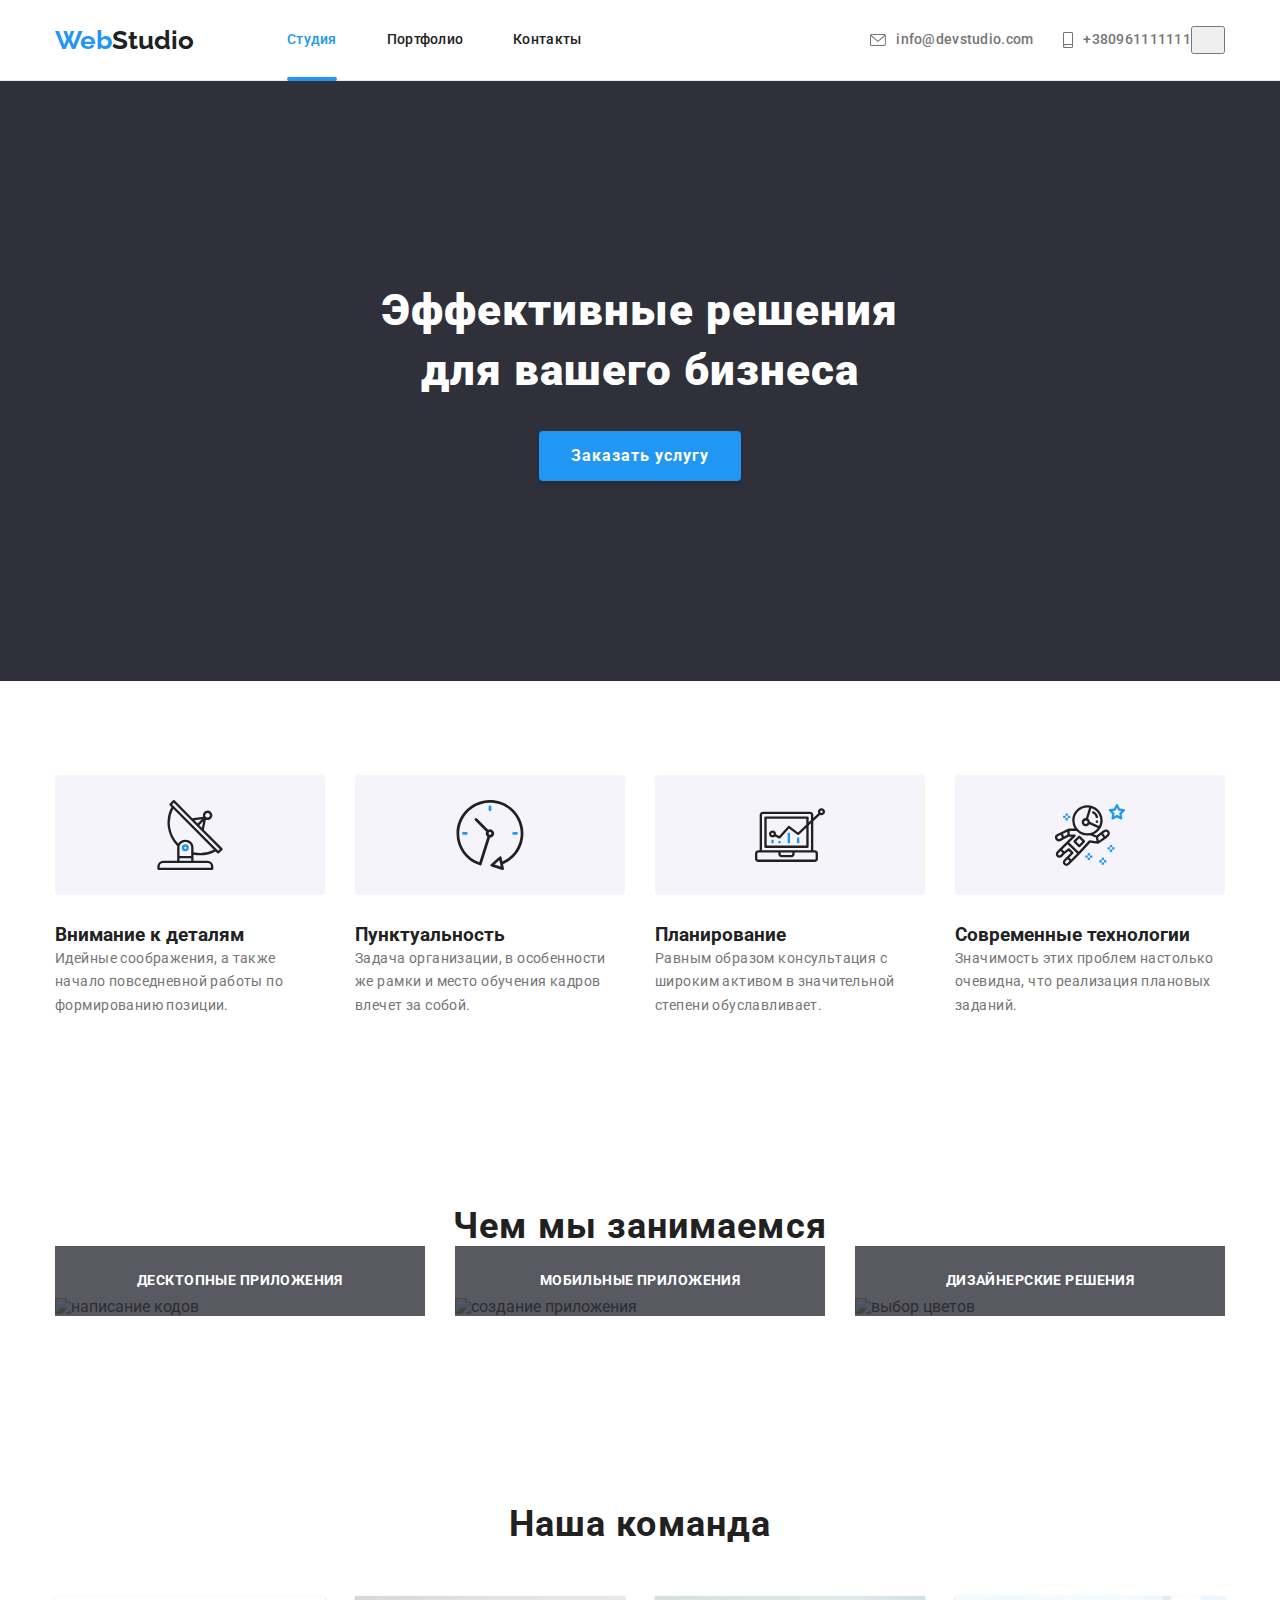
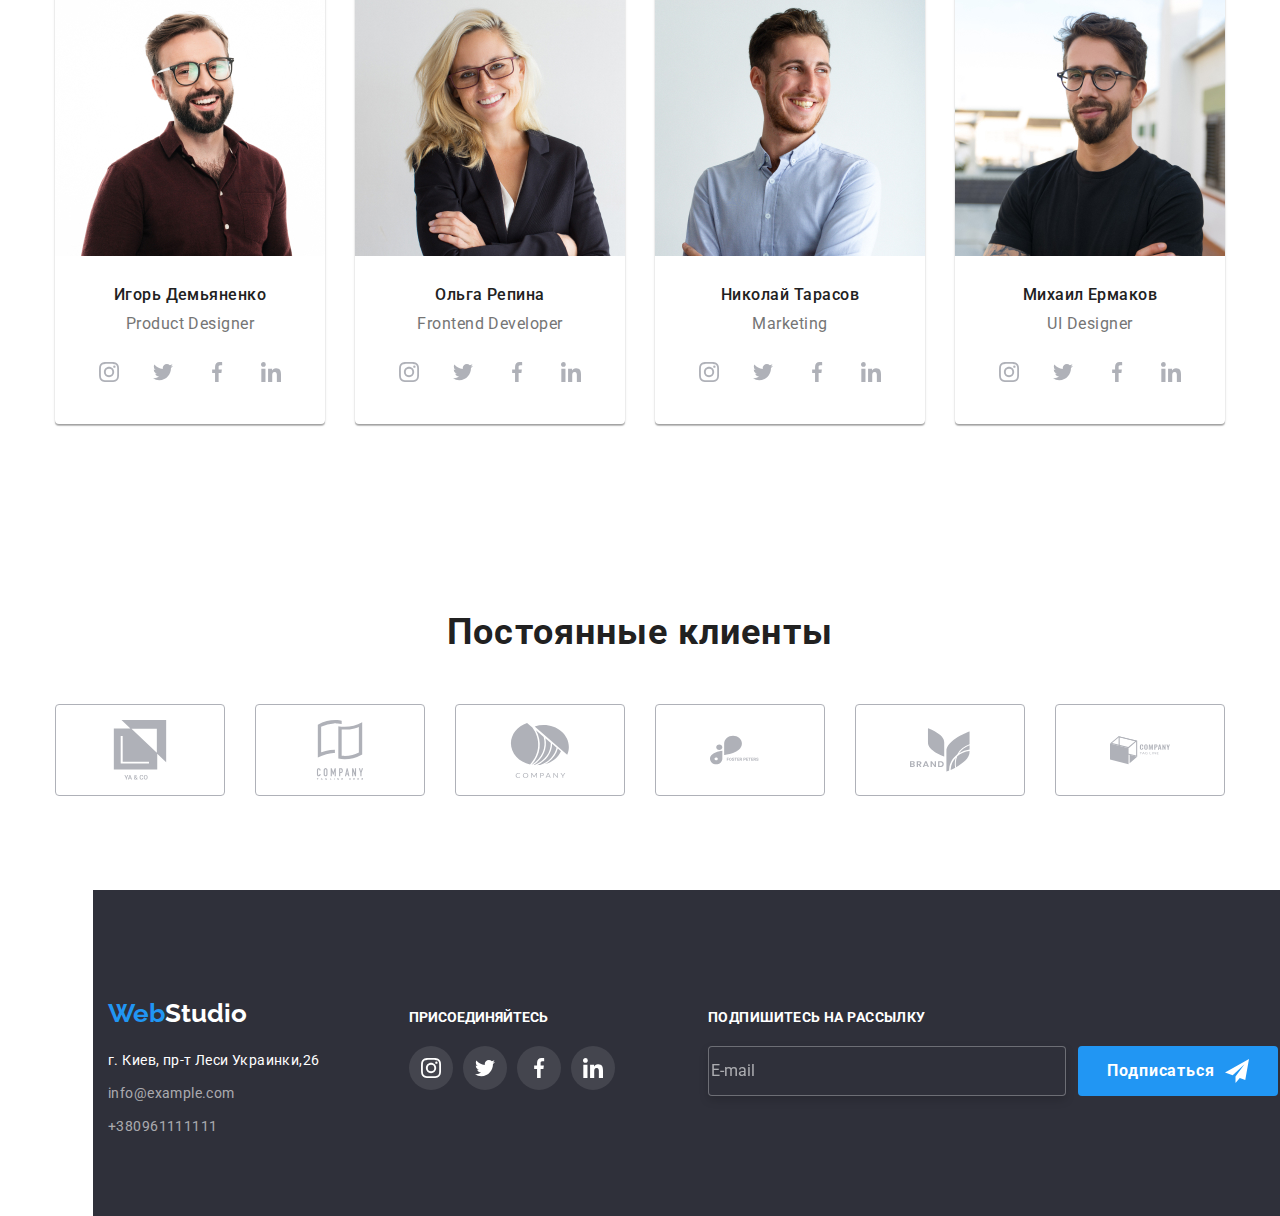
==== commit 41911423: "дз8" ====
--- a/index.html
+++ b/index.html
@@ -21,7 +21,7 @@
         <div class="container container__header">
             <nav class="header-nav">
                 <a href="" class="logo ">Web<Span class="logo__park ">Studio</Span></a>
-                <ul class="site-nav">
+                <ul class="site-nav ">
                     <li class="site-nav__item"><a href="" class="site-nav__link site-nav__link--current">Студия</a></li>
                     <li class="site-nav__item"><a href="./portfolio.html" class="site-nav__link ">Портфолио</a></li>
                     <li class="site-nav__item"><a href="" class="site-nav__link">Контакты</a></li>
@@ -43,72 +43,11 @@
                     </a>
                 </li>
             </ul>
-            <button type="button" class="menu-button" data-menu-open>
-                <svg class="menu" width="24" height="16">
+            <button type="button" class="menu-open-btn">
+                <svg class="menu" width="18" height="18">
                     <use href="./images/sprite.svg#icon-menu_40"></use>
                 </svg>
             </button>
-        </div>
-        <div class="backdrop-mobile is-hidden" data-menu>
-            <div class="mobile-menu menu-open">
-                <button type="button" class="menu-button-close" data-menu-close>
-                    <svg class="menu" width="18" height="18">
-                        <use href="./images/sprite.svg#icon-menu_40"></use>
-                    </svg>
-                </button>
-                <ul class="mob-site-nav">
-                    <li class="mob-site-nav__item"><a href="" class="mob-site-nav__link mob-site-nav__link--current">Студия</a></li>
-                    <li class="mob-site-nav__item"><a href="./portfolio.html" class="mob-site-nav__link ">Портфолио</a></li>
-                    <li class="mob-site-nav__item"><a href="" class="mob-site-nav__link">Контакты</a></li>
-                </ul>
-                </nav>
-                <ul class="mob-contact-top">
-                    <li class="mob-contact-top__item">
-                        <a href="mailto:info@devstudio.com" class="mob-contact-top__link link">
-                            <svg class="mob-contact-top__icon" width="16" height="12">
-                                <use href="./images/icons.svd/symbol-defs.svg#icon-gmail"></use>
-                            </svg> info@devstudio.com
-                        </a>
-                    </li>
-                    <li class="mob-contact-top__item">
-                        <a href="tel:+380961111111" class="mob-contact-top__link link">
-                            <svg class="mob-contact-top__icon" width="10" height="16">
-                                <use href="./images/icons.svd/symbol-defs.svg#icon-smartphone"></use>
-                            </svg> +380961111111
-                        </a>
-                    </li>
-                </ul>
-                <ul class="mob-masters-soc">
-                    <li class="mob-masters-soc-item">
-                        <a href="" class="mob-masters-soc-link">
-                            <svg class="mob-masters-soc-icon" width="20" height="20">
-                                <use href="./images/icons.svd/symbol-defs.svg#icon-instagram-2"></use>
-                            </svg>
-                        </a>
-                    </li>
-                    <li class="mob-masters-soc-item">
-                        <a href="" class="mob-masters-soc-link">
-                            <svg class="mob-masters-soc-icon" width="20" height="20">
-                                <use href="./images/icons.svd/symbol-defs.svg#icon-twitter-1"></use>
-                            </svg>
-                        </a>
-                    </li>
-                    <li class="mob-masters-soc-item">
-                        <a href="" class="mob-masters-soc-link">
-                            <svg class="mob-masters-soc-icon" width="20" height="20">
-                                <use href="./images/icons.svd/symbol-defs.svg#icon-facebook-1"></use>
-                            </svg>
-                        </a>
-                    </li>
-                    <li class="mob-masters-soc-item">
-                        <a href="" class="mob-masters-soc-link">
-                            <svg class="mob-masters-soc-icon" width="20" height="20">
-                                <use href="./images/icons.svd/symbol-defs.svg#icon-linkedin-1"></use>
-                            </svg>
-                        </a>
-                    </li>
-                </ul>
-            </div>
         </div>
     </header>
     <main>
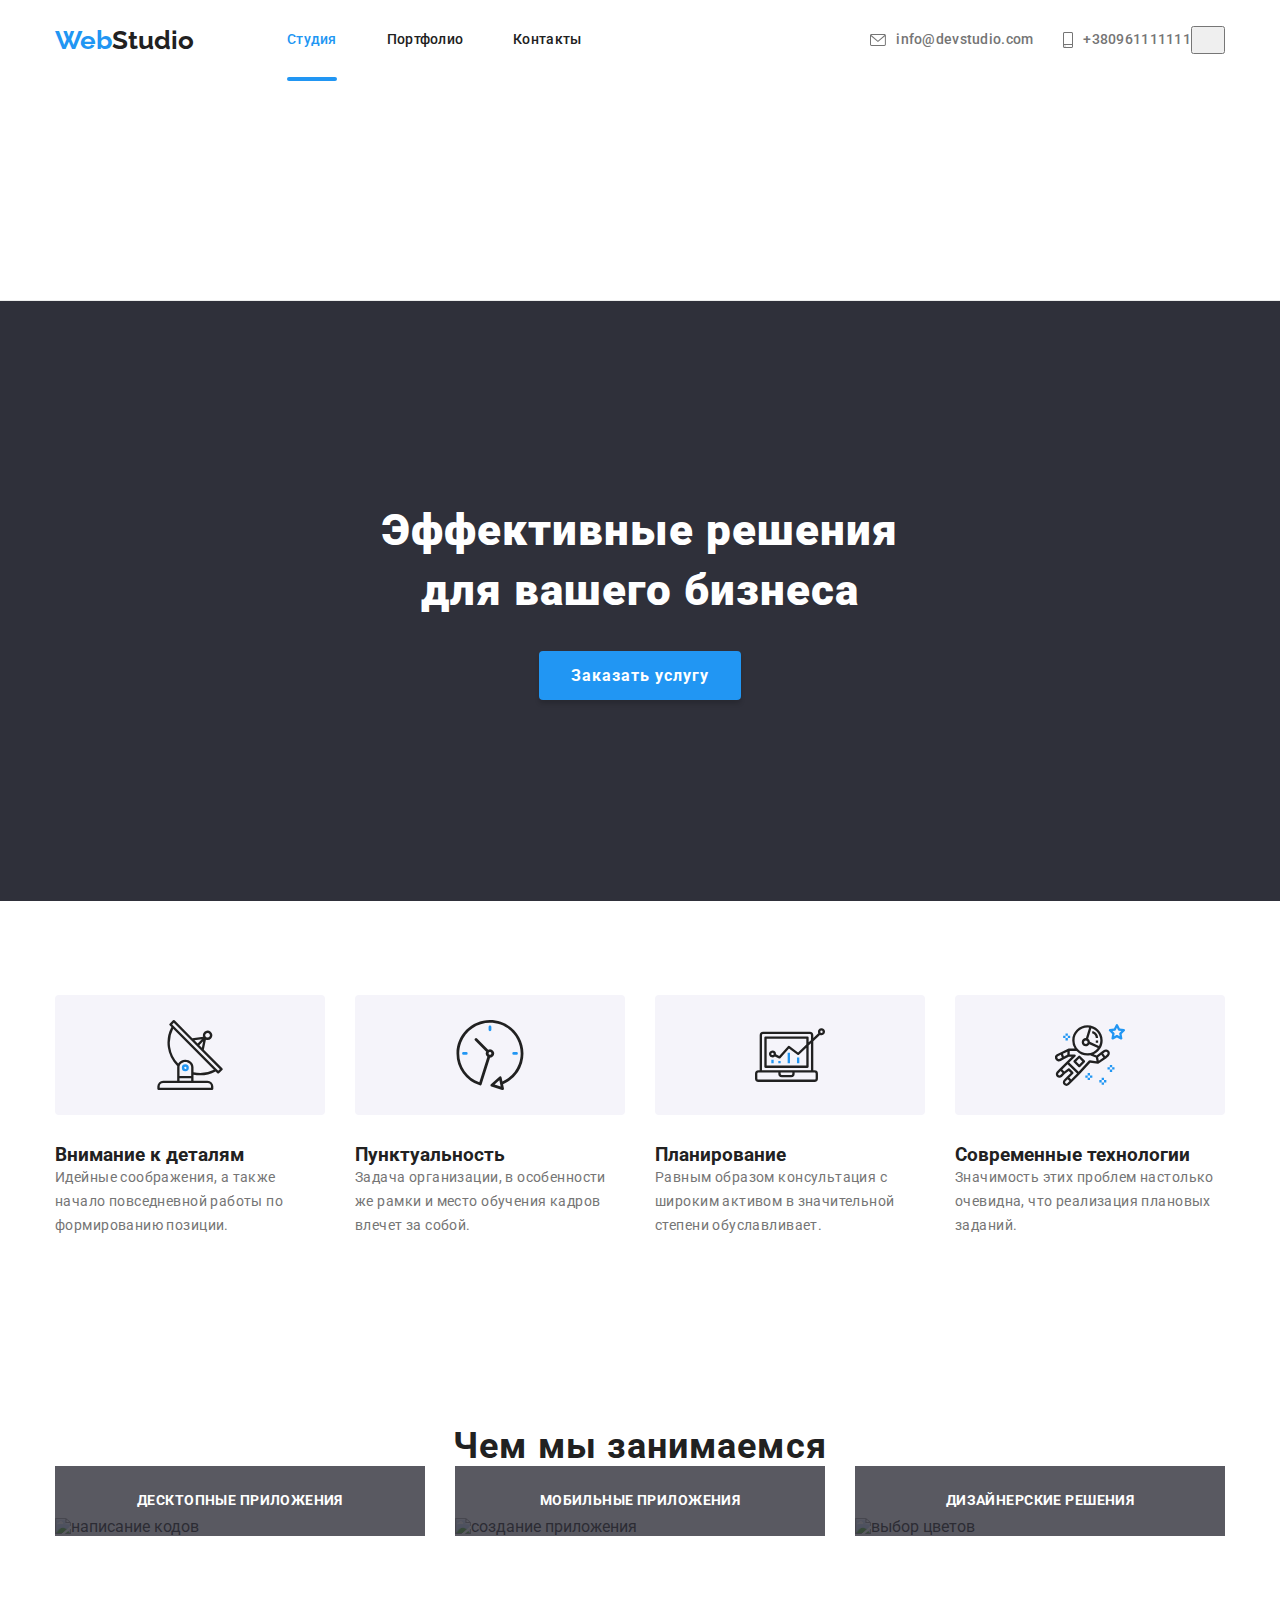
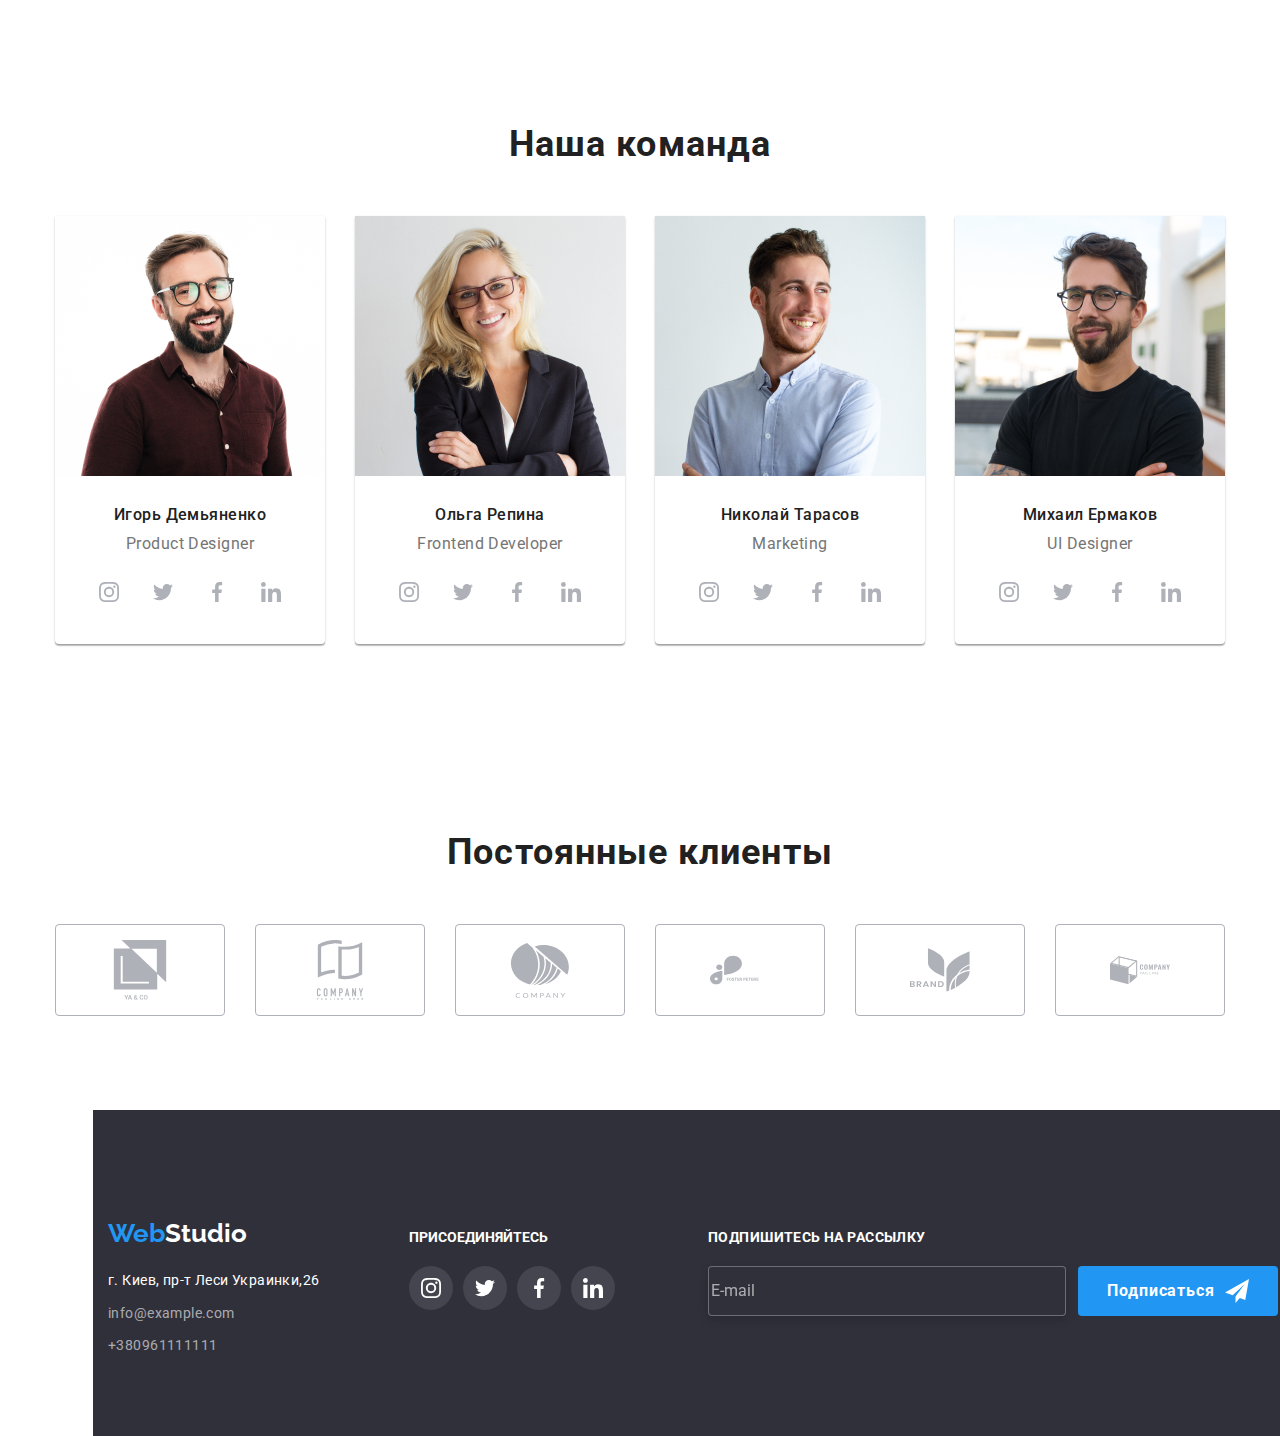
==== commit c3a5885b: "дз8" ====
--- a/index.html
+++ b/index.html
@@ -21,7 +21,7 @@
         <div class="container container__header">
             <nav class="header-nav">
                 <a href="" class="logo ">Web<Span class="logo__park ">Studio</Span></a>
-                <ul class="site-nav ">
+                <ul class="site-nav">
                     <li class="site-nav__item"><a href="" class="site-nav__link site-nav__link--current">Студия</a></li>
                     <li class="site-nav__item"><a href="./portfolio.html" class="site-nav__link ">Портфолио</a></li>
                     <li class="site-nav__item"><a href="" class="site-nav__link">Контакты</a></li>
@@ -43,11 +43,74 @@
                     </a>
                 </li>
             </ul>
-            <button type="button" class="menu-open-btn">
+            <button type="button" class="menu-btn" js-open-menu>
                 <svg class="menu" width="18" height="18">
                     <use href="./images/sprite.svg#icon-menu_40"></use>
                 </svg>
             </button>
+        </div>
+        <div class="backdrop-mobile is-hidden" js-menu-container>
+            <div class="mobile-menu menu-open">
+                <div class="container container-menu">
+                    <button type="button" class="menu-close-btn" js-close-menu>
+                        <svg class="menu" width="18" height="18">
+                            <use href="./images/sprite.svg#icon-close_40px"></use>
+                        </svg>
+                    </button>
+                    <ul class="mob-site-nav">
+                        <li class="mob-site-nav__item"><a href="" class="mob-site-nav__link mob-site-nav__link--current">Студия</a></li>
+                        <li class="mob-site-nav__item"><a href="./portfolio.html" class="mob-site-nav__link ">Портфолио</a></li>
+                        <li class="mob-site-nav__item"><a href="" class="mob-site-nav__link">Контакты</a></li>
+                    </ul>
+                    </nav>
+                    <ul class="mob-contact-top">
+                        <li class="mob-contact-top__item">
+                            <a href="mailto:info@devstudio.com" class="mob-contact-top__link link">
+                                <svg class="mob-contact-top__icon" width="16" height="12">
+                                    <use href="./images/icons.svd/symbol-defs.svg#icon-gmail"></use>
+                                </svg> info@devstudio.com
+                            </a>
+                        </li>
+                        <li class="mob-contact-top__item">
+                            <a href="tel:+380961111111" class="mob-contact-top__link link">
+                                <svg class="mob-contact-top__icon" width="10" height="16">
+                                    <use href="./images/icons.svd/symbol-defs.svg#icon-smartphone"></use>
+                                </svg> +380961111111
+                            </a>
+                        </li>
+                    </ul>
+                    <ul class="mob-masters-soc">
+                        <li class="mob-masters-soc-item">
+                            <a href="" class="mob-masters-soc-link">
+                                <svg class="mob-masters-soc-icon" width="20" height="20">
+                                    <use href="./images/icons.svd/symbol-defs.svg#icon-instagram-2"></use>
+                                </svg>
+                            </a>
+                        </li>
+                        <li class="mob-masters-soc-item">
+                            <a href="" class="mob-masters-soc-link">
+                                <svg class="mob-masters-soc-icon" width="20" height="20">
+                                    <use href="./images/icons.svd/symbol-defs.svg#icon-twitter-1"></use>
+                                </svg>
+                            </a>
+                        </li>
+                        <li class="mob-masters-soc-item">
+                            <a href="" class="mob-masters-soc-link">
+                                <svg class="mob-masters-soc-icon" width="20" height="20">
+                                    <use href="./images/icons.svd/symbol-defs.svg#icon-facebook-1"></use>
+                                </svg>
+                            </a>
+                        </li>
+                        <li class="mob-masters-soc-item">
+                            <a href="" class="mob-masters-soc-link">
+                                <svg class="mob-masters-soc-icon" width="20" height="20">
+                                    <use href="./images/icons.svd/symbol-defs.svg#icon-linkedin-1"></use>
+                                </svg>
+                            </a>
+                        </li>
+                    </ul>
+                </div>
+            </div>
         </div>
     </header>
     <main>
@@ -516,6 +579,7 @@
         </div>
     </div>
     <script src="./js/modal.js"></script>
+    <script src="./js/mobile-menu.js"></script>
 
 </body>
 
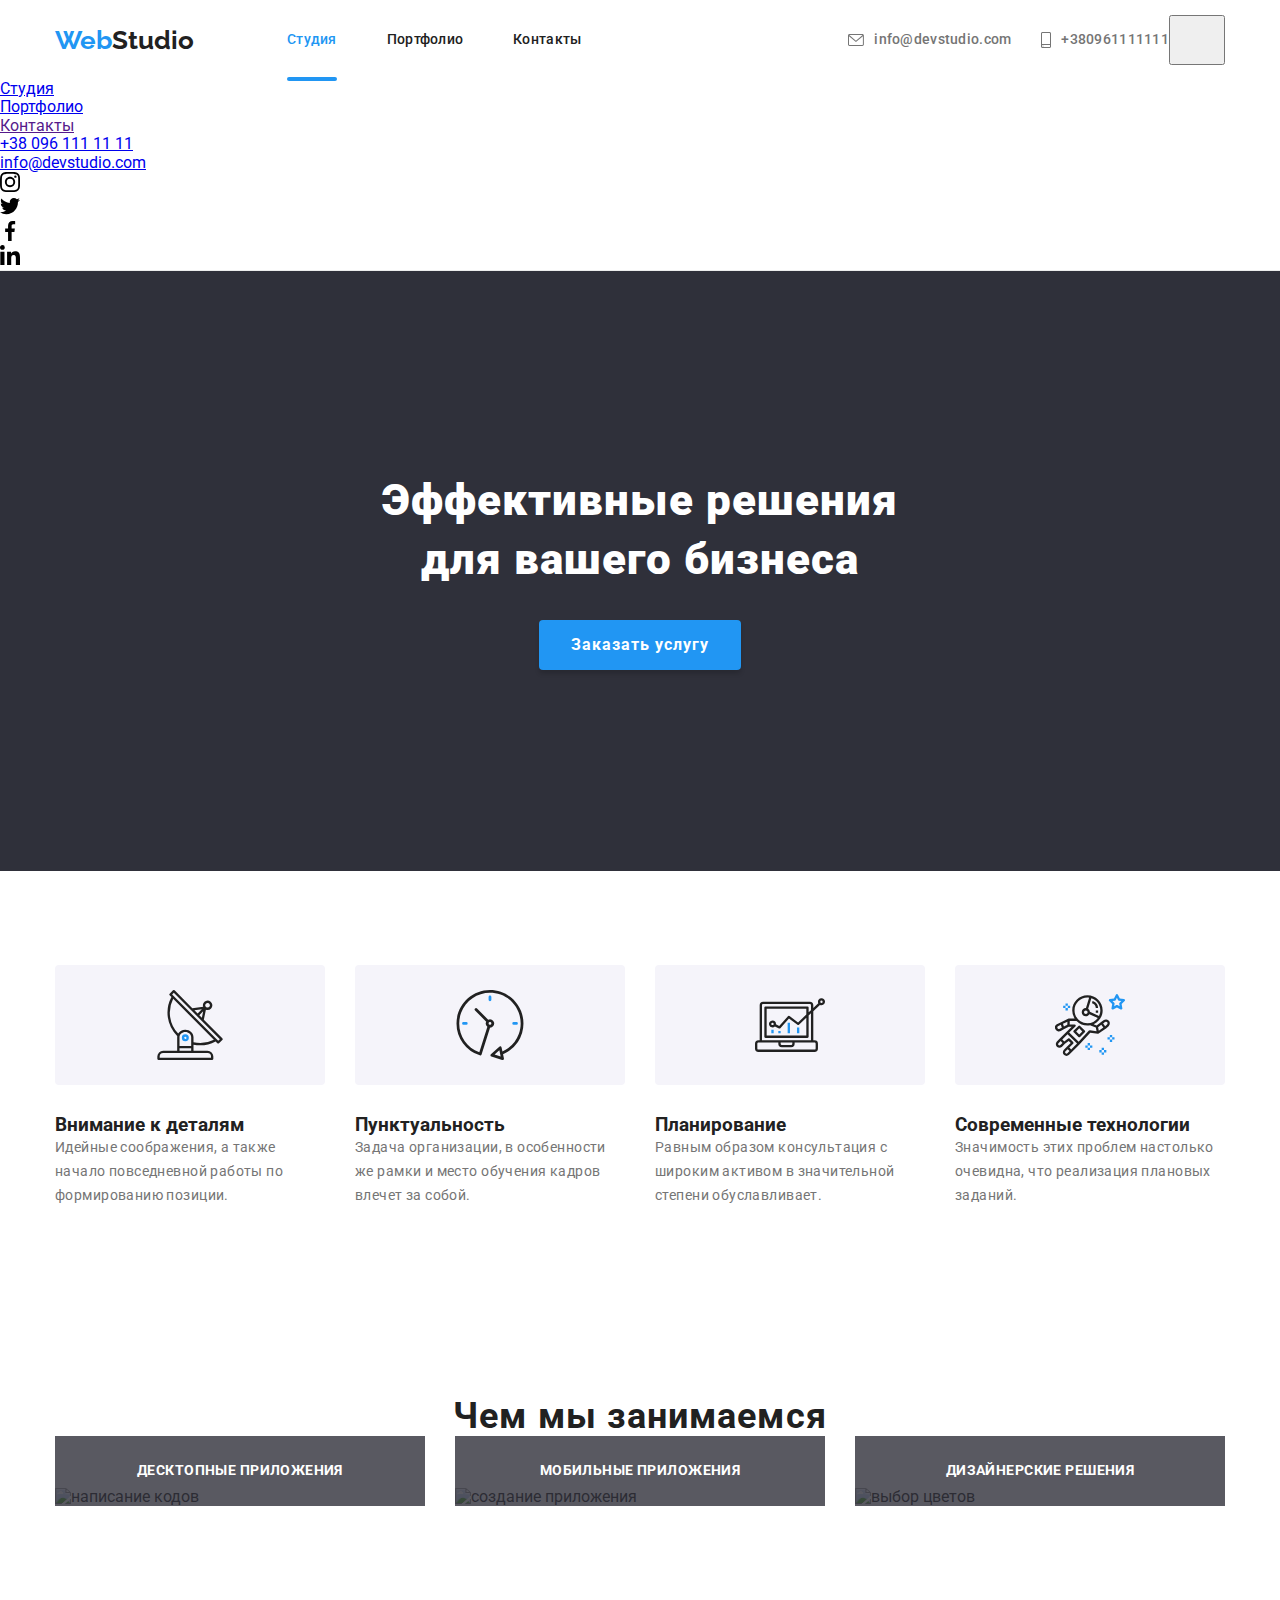
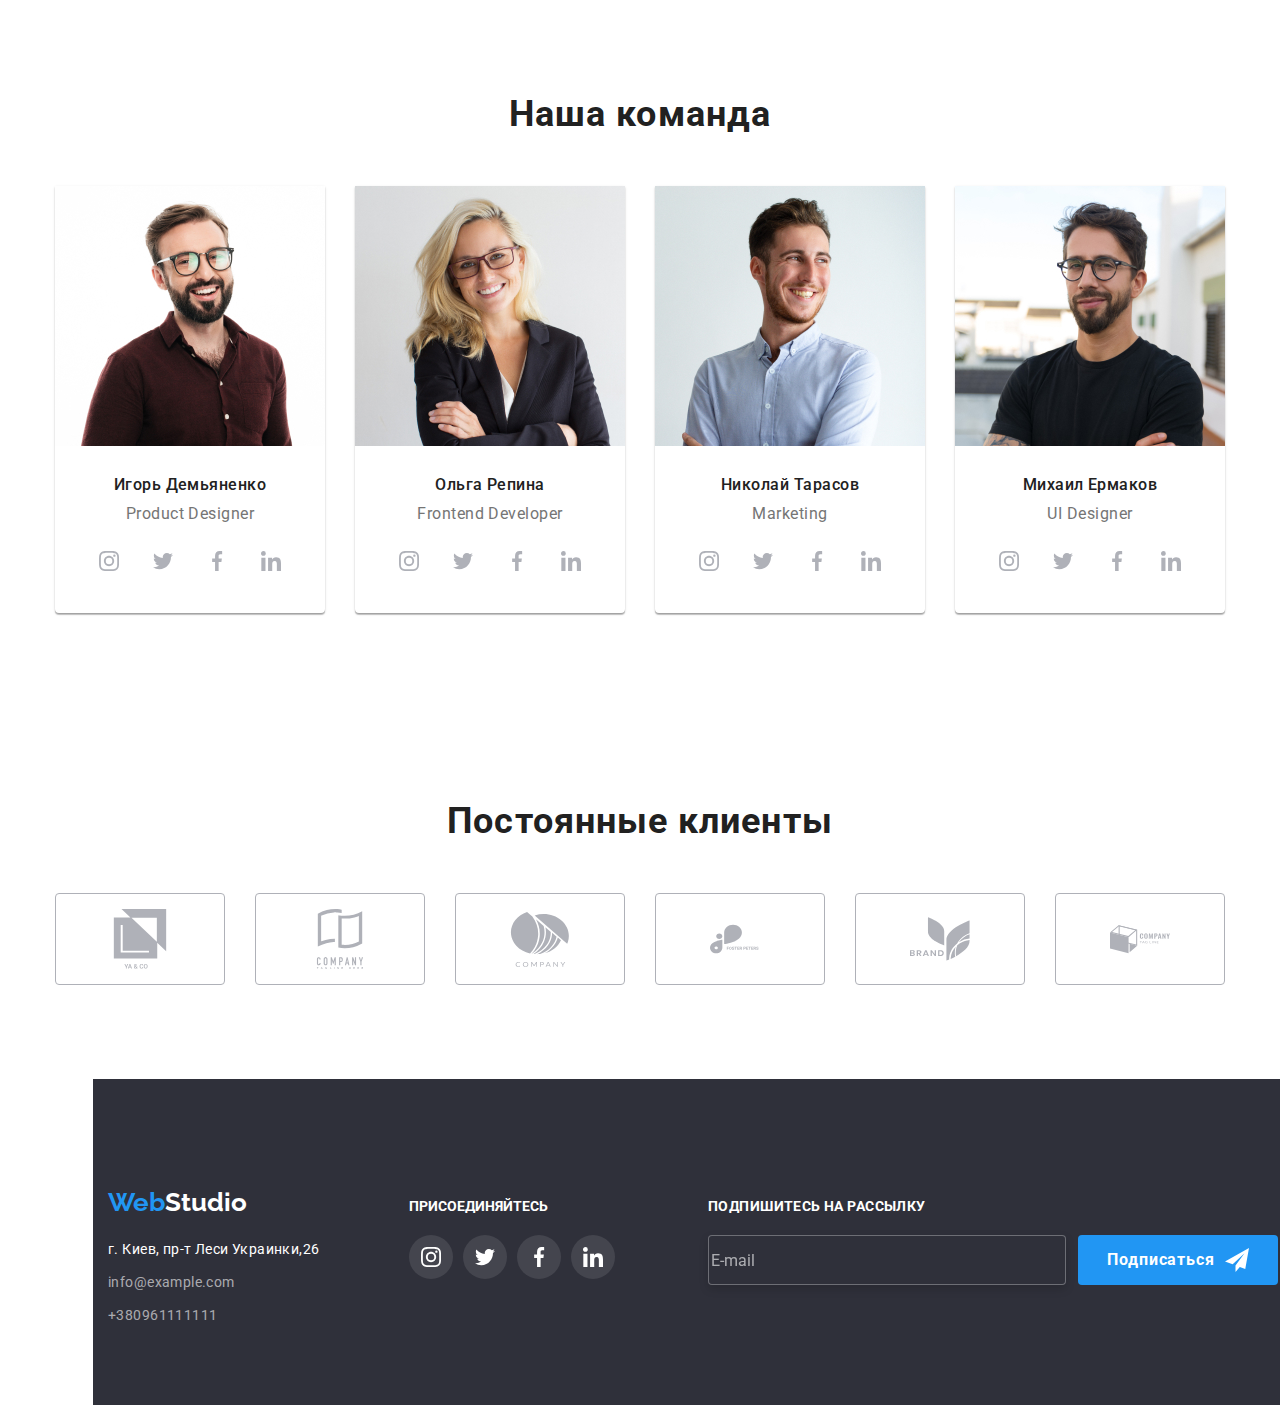
==== commit fb7cac67: "дз8" ====
--- a/index.html
+++ b/index.html
@@ -43,73 +43,69 @@
                     </a>
                 </li>
             </ul>
-            <button type="button" class="menu-btn" js-open-menu>
-                <svg class="menu" width="18" height="18">
-                    <use href="./images/sprite.svg#icon-menu_40"></use>
+            <button type="button" class="menu-open-btn is-open" js-open-menu>
+                <svg 
+                class="mobile__menu"
+                width="40"
+                height="40"
+                aria-expanded="false"
+                aria-controls="mobile-menu"
+                aria-label="Переключатель мобильного меню"
+                role="button"
+                    <use class="icon-close" href="./images/sprite.svg#icon-close_40"></use>
+                    <use class="icon-open" href="./images/sprite.svg#icon-menu_40"></use>
                 </svg>
             </button>
         </div>
-        <div class="backdrop-mobile is-hidden" js-menu-container>
-            <div class="mobile-menu menu-open">
-                <div class="container container-menu">
-                    <button type="button" class="menu-close-btn" js-close-menu>
-                        <svg class="menu" width="18" height="18">
-                            <use href="./images/sprite.svg#icon-close_40px"></use>
+        <div class="mobile-menu" id="mobile-menu" js-menu-container>
+            <div class="mobile-nav ">
+                <ul class="mob-nav">
+                    <li class="mob-nav__item"><a href="./index.html"" class="mob-nav__link mob-nav__link--current">Студия</a></li>
+                    <li class="mob-nav__item"><a href="./portfolio.html" class="mob-nav__link ">Портфолио</a></li>
+                    <li class="mob-nav__item"><a href="" class="mob-nav__link">Контакты</a></li>
+                </ul>
+            </div>
+            <div class="mobile__contacts">
+                <ul class="mobile__list">
+                    <li class="mobile__item">
+                        <a href="tel:+380961111111" class="mobile--tel"> +38 096 111 11 11</a>
+                    </li>
+                    <li class="mobile__item--tel">
+                        <a href="mailto:info@devstudio.com" class="mobile--email"> info@devstudio.com</a>
+                    </li>
+                </ul>
+            </div>
+            <div class="mob__soc">
+                <ul class="mobile__soc--list"">
+                                    <li class=" mobile__soc--item">
+                    <a href="" class="mobile__soc--link">
+                        <svg class="mobile__soc--icon" width="20" height="20">
+                            <use href="./images/icons.svd/symbol-defs.svg#icon-instagram-2"></use>
                         </svg>
-                    </button>
-                    <ul class="mob-site-nav">
-                        <li class="mob-site-nav__item"><a href="" class="mob-site-nav__link mob-site-nav__link--current">Студия</a></li>
-                        <li class="mob-site-nav__item"><a href="./portfolio.html" class="mob-site-nav__link ">Портфолио</a></li>
-                        <li class="mob-site-nav__item"><a href="" class="mob-site-nav__link">Контакты</a></li>
-                    </ul>
-                    </nav>
-                    <ul class="mob-contact-top">
-                        <li class="mob-contact-top__item">
-                            <a href="mailto:info@devstudio.com" class="mob-contact-top__link link">
-                                <svg class="mob-contact-top__icon" width="16" height="12">
-                                    <use href="./images/icons.svd/symbol-defs.svg#icon-gmail"></use>
-                                </svg> info@devstudio.com
-                            </a>
-                        </li>
-                        <li class="mob-contact-top__item">
-                            <a href="tel:+380961111111" class="mob-contact-top__link link">
-                                <svg class="mob-contact-top__icon" width="10" height="16">
-                                    <use href="./images/icons.svd/symbol-defs.svg#icon-smartphone"></use>
-                                </svg> +380961111111
-                            </a>
-                        </li>
-                    </ul>
-                    <ul class="mob-masters-soc">
-                        <li class="mob-masters-soc-item">
-                            <a href="" class="mob-masters-soc-link">
-                                <svg class="mob-masters-soc-icon" width="20" height="20">
-                                    <use href="./images/icons.svd/symbol-defs.svg#icon-instagram-2"></use>
-                                </svg>
-                            </a>
-                        </li>
-                        <li class="mob-masters-soc-item">
-                            <a href="" class="mob-masters-soc-link">
-                                <svg class="mob-masters-soc-icon" width="20" height="20">
-                                    <use href="./images/icons.svd/symbol-defs.svg#icon-twitter-1"></use>
-                                </svg>
-                            </a>
-                        </li>
-                        <li class="mob-masters-soc-item">
-                            <a href="" class="mob-masters-soc-link">
-                                <svg class="mob-masters-soc-icon" width="20" height="20">
-                                    <use href="./images/icons.svd/symbol-defs.svg#icon-facebook-1"></use>
-                                </svg>
-                            </a>
-                        </li>
-                        <li class="mob-masters-soc-item">
-                            <a href="" class="mob-masters-soc-link">
-                                <svg class="mob-masters-soc-icon" width="20" height="20">
-                                    <use href="./images/icons.svd/symbol-defs.svg#icon-linkedin-1"></use>
-                                </svg>
-                            </a>
-                        </li>
-                    </ul>
-                </div>
+                    </a>
+                    </li>
+                    <li class="mobile__soc--item">
+                        <a href="" class="mobile__soc--link">
+                            <svg class="mobile__soc--icon" width="20" height="20">
+                                <use href="./images/icons.svd/symbol-defs.svg#icon-twitter-1"></use>
+                            </svg>
+                        </a>
+                    </li>
+                    <li class="mobile__soc--item">
+                        <a href="" class="mobile__soc--link">
+                            <svg class="mobile__soc--icon" width="20" height="20">
+                                <use href="./images/icons.svd/symbol-defs.svg#icon-facebook-1"></use>
+                            </svg>
+                        </a>
+                    </li>
+                    <li class="mobile__soc--item">
+                        <a href="" class="mobile__soc--link">
+                            <svg class="mobile__soc--icon" width="20" height="20">
+                                <use href="./images/icons.svd/symbol-defs.svg#icon-linkedin-1"></use>
+                            </svg>
+                        </a>
+                    </li>
+                </ul>
             </div>
         </div>
     </header>
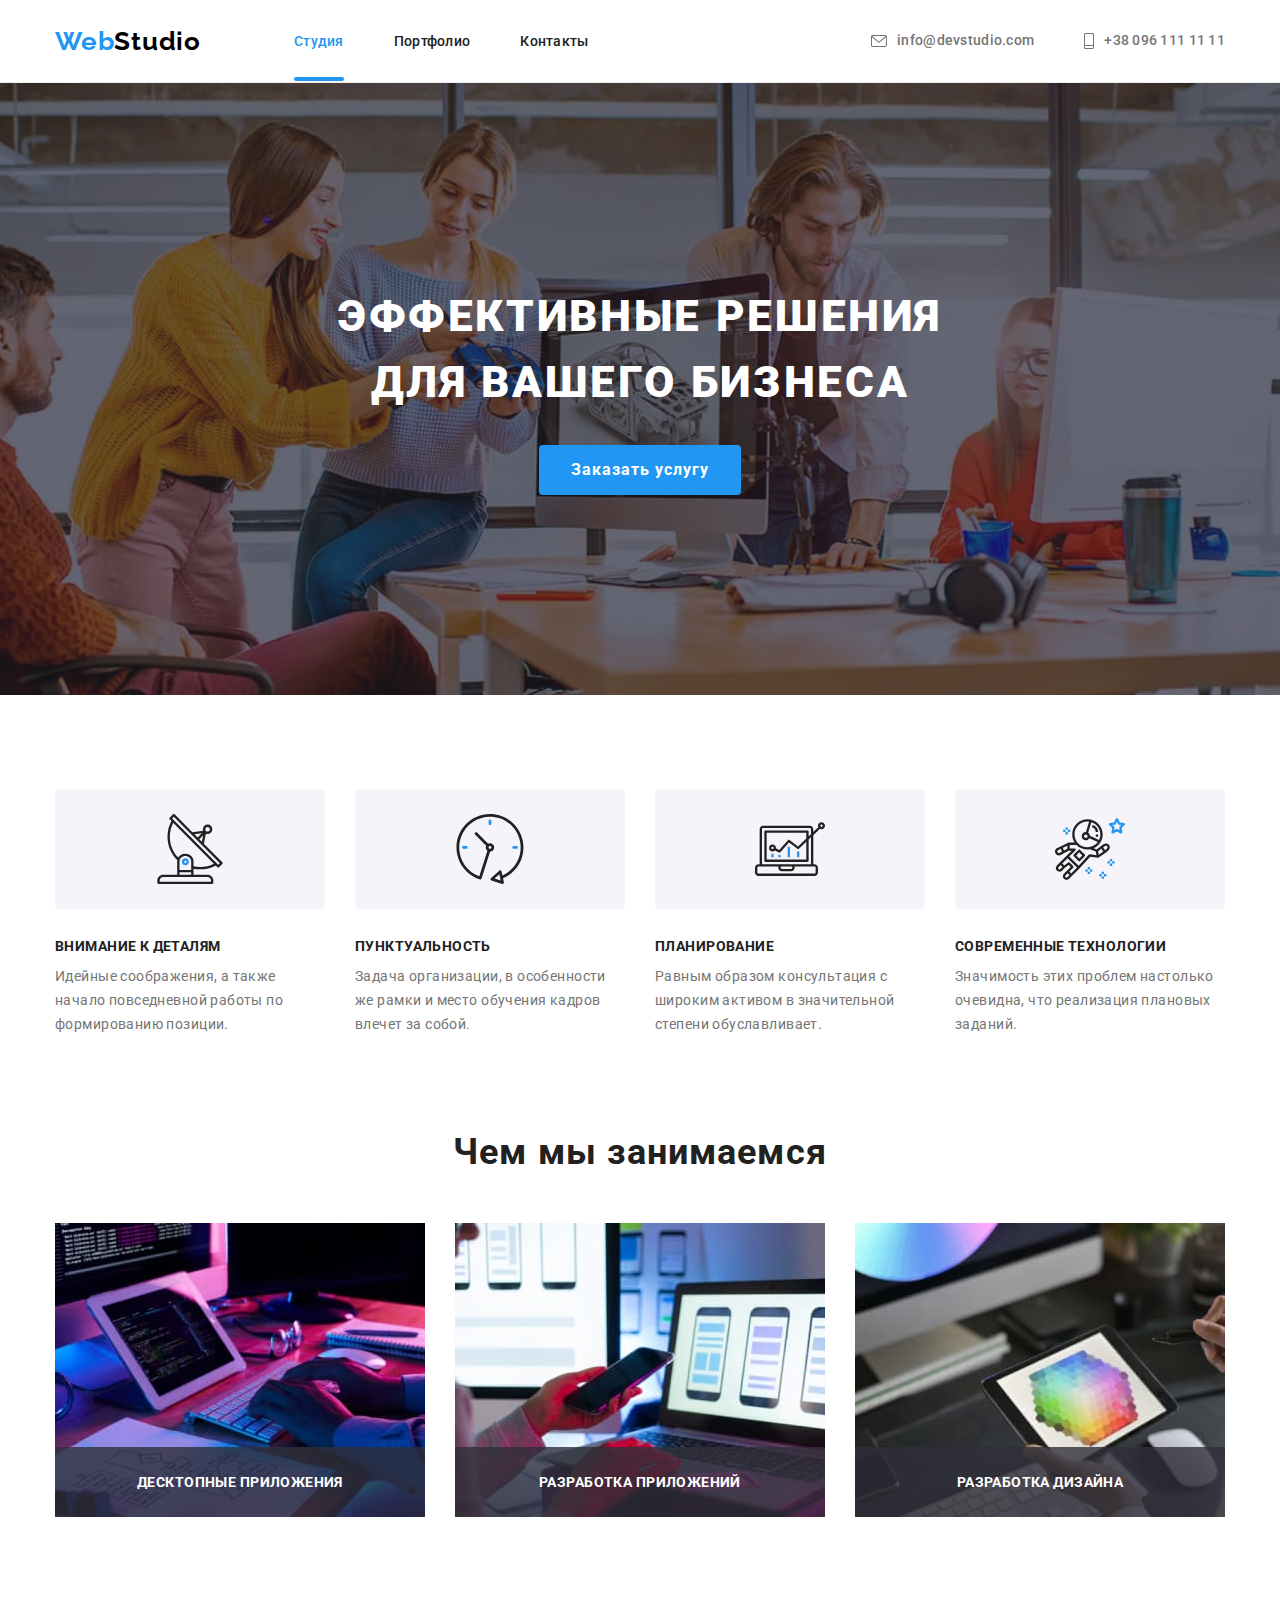
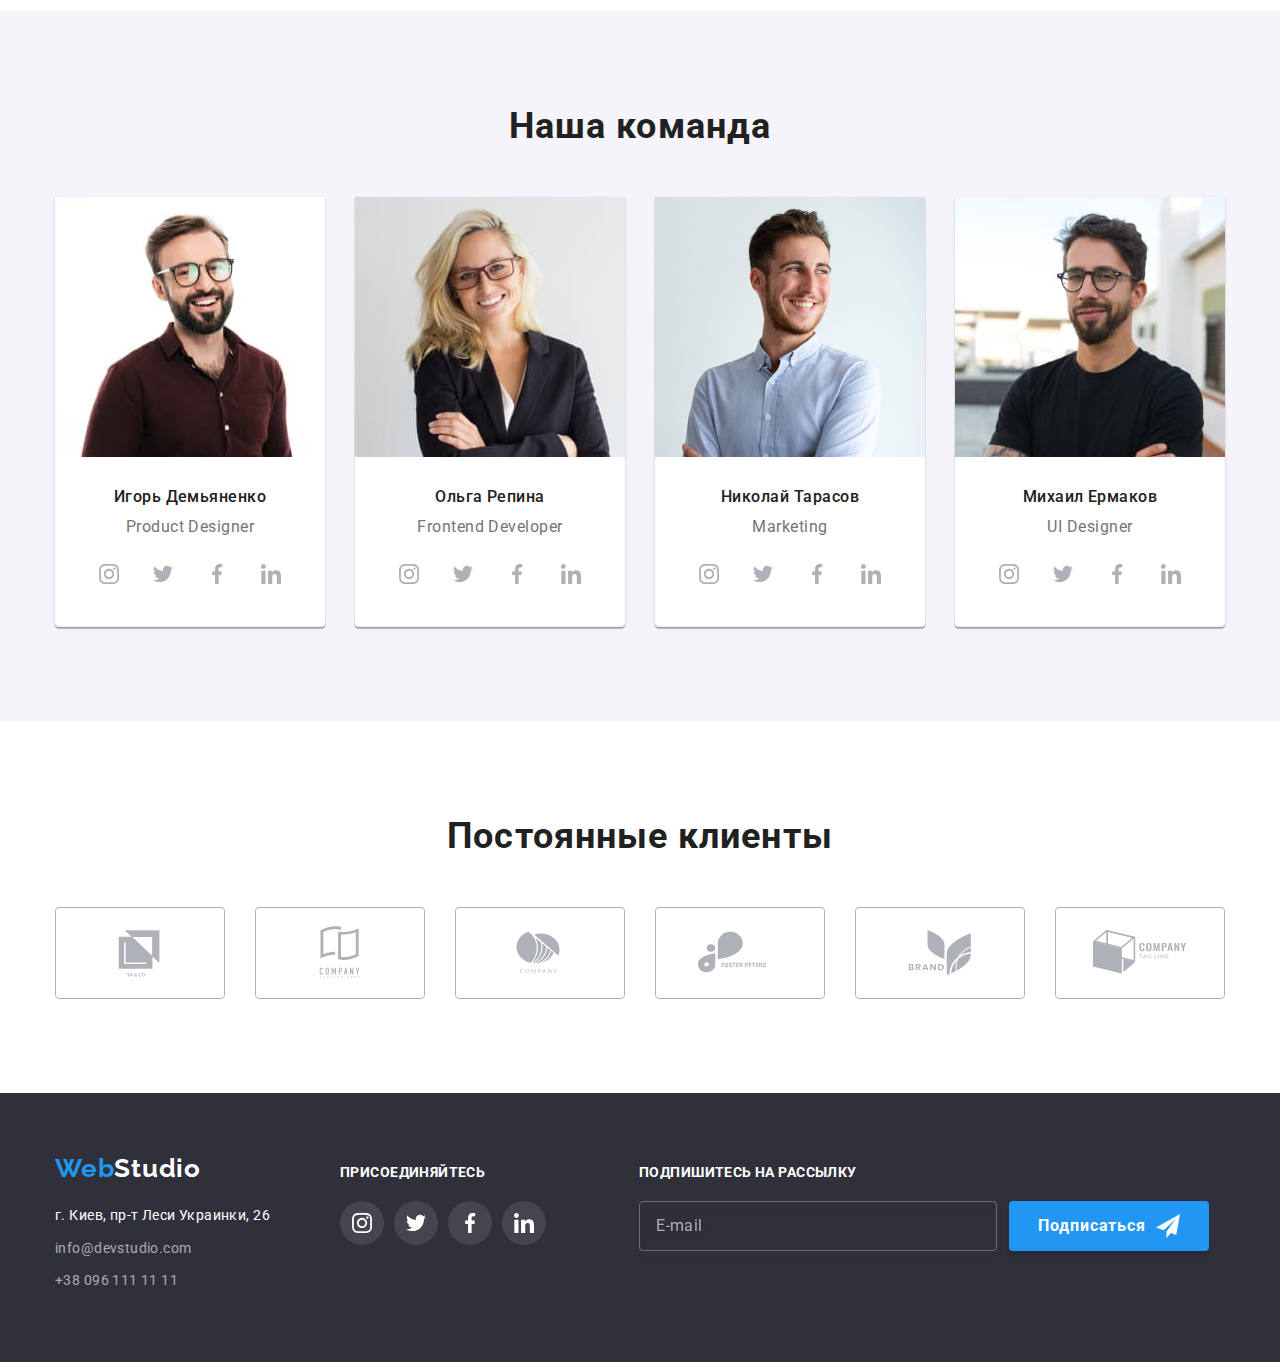
==== commit a6587a18: "дз8" ====
--- a/index.html
+++ b/index.html
@@ -1,582 +1,616 @@
 <!DOCTYPE html>
 <html lang="ru">
-
-<head>
-    <meta charset="UTF-8">
-    <meta http-equiv="X-UA-Compatible" content="IE=edge">
-    <meta name="viewport" content="width=device-width, initial-scale=1.0">
-    <title>goit-markup-hw-08</title>
-    <link rel="preconnect" href="https://fonts.googleapis.com">
-    <link rel="preconnect" href="https://fonts.gstatic.com" crossorigin>
+  <head>
+    <meta charset="UTF-8" />
+    <meta http-equiv="X-UA-Compatible" content="IE=edge" />
+    <meta name="viewport" content="width=device-width, initial-scale=1.0" />
+    <title>Webstudio - решения для бизнеса</title>
+    <link rel="preconnect" href="https://fonts.googleapis.com" />
+    <link rel="preconnect" href="https://fonts.gstatic.com" crossorigin />
     <link
-        href="https://fonts.googleapis.com/css2?family=Raleway:wght@700&family=Roboto:wght@400;500;700;900&display=swap"
-        rel="stylesheet">
-    <link rel="stylesheet"
-        href="https://cdnjs.cloudflare.com/ajax/libs/modern-normalize/1.1.0/modern-normalize.min.css">
-    <link rel="stylesheet" href="./css/main.min.css">
-</head>
-
-<body>
+      href="https://fonts.googleapis.com/css2?family=Raleway:wght@700&family=Roboto:wght@400;500;700;900&display=swap"
+      rel="stylesheet"
+    />
+    <link
+      rel="stylesheet"
+      href="https://cdnjs.cloudflare.com/ajax/libs/modern-normalize/1.1.0/modern-normalize.min.css"
+    />
+    <link rel="stylesheet" href="./css/main.min.css" />
+  </head>
+  <body>
+    <!-- Header-->
     <header class="header">
-        <div class="container container__header">
-            <nav class="header-nav">
-                <a href="" class="logo ">Web<Span class="logo__park ">Studio</Span></a>
-                <ul class="site-nav">
-                    <li class="site-nav__item"><a href="" class="site-nav__link site-nav__link--current">Студия</a></li>
-                    <li class="site-nav__item"><a href="./portfolio.html" class="site-nav__link ">Портфолио</a></li>
-                    <li class="site-nav__item"><a href="" class="site-nav__link">Контакты</a></li>
-                </ul>
-            </nav>
-            <ul class="contact-top">
-                <li class="contact-top__item">
-                    <a href="mailto:info@devstudio.com" class="contact-top__link link">
-                        <svg class="contact-top__icon" width="16" height="12">
-                            <use href="./images/icons.svd/symbol-defs.svg#icon-gmail"></use>
-                        </svg> info@devstudio.com
-                    </a>
-                </li>
-                <li class="contact-top__item">
-                    <a href="tel:+380961111111" class="contact-top__link link">
-                        <svg class="contact-top__icon" width="10" height="16">
-                            <use href="./images/icons.svd/symbol-defs.svg#icon-smartphone"></use>
-                        </svg> +380961111111
-                    </a>
-                </li>
-            </ul>
-            <button type="button" class="menu-open-btn is-open" js-open-menu>
-                <svg 
-                class="mobile__menu"
-                width="40"
-                height="40"
-                aria-expanded="false"
-                aria-controls="mobile-menu"
-                aria-label="Переключатель мобильного меню"
-                role="button"
-                    <use class="icon-close" href="./images/sprite.svg#icon-close_40"></use>
-                    <use class="icon-open" href="./images/sprite.svg#icon-menu_40"></use>
-                </svg>
-            </button>
-        </div>
-        <div class="mobile-menu" id="mobile-menu" js-menu-container>
-            <div class="mobile-nav ">
-                <ul class="mob-nav">
-                    <li class="mob-nav__item"><a href="./index.html"" class="mob-nav__link mob-nav__link--current">Студия</a></li>
-                    <li class="mob-nav__item"><a href="./portfolio.html" class="mob-nav__link ">Портфолио</a></li>
-                    <li class="mob-nav__item"><a href="" class="mob-nav__link">Контакты</a></li>
-                </ul>
+      <!--Навигация в хедере -->
+      <div class="container page-header">
+        <nav class="nav">
+          <!--Logo -->
+          <a href="./index.html" class="logo">Web<span class="logo__dark">Studio</span></a>
+          <!-- Мобильное меню -->
+          <button type="button" class="menu__button is-open" data-menu-button>
+            <svg
+              class="mobile__menu"
+              width="40"
+              height="40"
+              aria-expanded="false"
+              aria-controls="mobile-menu"
+              aria-label="Переключатель мобильного меню"
+              role="button"
+            >
+              <use class="icon-close" href="./images/symbol-defs.svg#menu-close"></use>
+              <use class="icon-menu" href="./images/symbol-defs.svg#menu-line"></use>
+            </svg>
+          </button>
+          <div class="mobile-menu" id="mobile-menu" data-menu>
+            <div class="mobile__navigation">
+              <ul class="mobile__nav">
+                <li class="mobile__nav--item">
+                  <a href="./index.html" class="mobile__link mobile__link--current">Студия</a>
+                </li>
+                <li class="mobile__nav--item">
+                  <a href="./portfolio.html" class="mobile__link">Портфолио</a>
+                </li>
+                <li class="mobile__nav--item"><a href="" class="mobile__link">Контакты</a></li>
+              </ul>
             </div>
             <div class="mobile__contacts">
-                <ul class="mobile__list">
-                    <li class="mobile__item">
-                        <a href="tel:+380961111111" class="mobile--tel"> +38 096 111 11 11</a>
-                    </li>
-                    <li class="mobile__item--tel">
-                        <a href="mailto:info@devstudio.com" class="mobile--email"> info@devstudio.com</a>
-                    </li>
-                </ul>
+              <ul class="mobile__list">
+                <li class="mobile__item">
+                  <a href="tel:+380961111111" class="mobile--tel"> +38 096 111 11 11</a>
+                </li>
+                <li class="mobile__item--tel">
+                  <a href="mailto:info@devstudio.com" class="mobile--email"> info@devstudio.com</a>
+                </li>
+              </ul>
             </div>
-            <div class="mob__soc">
-                <ul class="mobile__soc--list"">
-                                    <li class=" mobile__soc--item">
-                    <a href="" class="mobile__soc--link">
-                        <svg class="mobile__soc--icon" width="20" height="20">
-                            <use href="./images/icons.svd/symbol-defs.svg#icon-instagram-2"></use>
-                        </svg>
-                    </a>
-                    </li>
-                    <li class="mobile__soc--item">
-                        <a href="" class="mobile__soc--link">
-                            <svg class="mobile__soc--icon" width="20" height="20">
-                                <use href="./images/icons.svd/symbol-defs.svg#icon-twitter-1"></use>
-                            </svg>
-                        </a>
-                    </li>
-                    <li class="mobile__soc--item">
-                        <a href="" class="mobile__soc--link">
-                            <svg class="mobile__soc--icon" width="20" height="20">
-                                <use href="./images/icons.svd/symbol-defs.svg#icon-facebook-1"></use>
-                            </svg>
-                        </a>
-                    </li>
-                    <li class="mobile__soc--item">
-                        <a href="" class="mobile__soc--link">
-                            <svg class="mobile__soc--icon" width="20" height="20">
-                                <use href="./images/icons.svd/symbol-defs.svg#icon-linkedin-1"></use>
-                            </svg>
-                        </a>
-                    </li>
-                </ul>
+            <div class="mobile__soc">
+              <ul class="mobile__soc--list">
+                <li class="mobile__soc--item">
+                  <a href="" class="mobile__soc--link">Instagram</a>
+                </li>
+                <li class="mobile__soc--item"><a href="" class="mobile__soc--link">Twitter</a></li>
+                <li class="mobile__soc--item"><a href="" class="mobile__soc--link">Facebook</a></li>
+                <li class="mobile__soc--item"><a href="" class="mobile__soc--link">LinkedIn</a></li>
+              </ul>
             </div>
-        </div>
+          </div>
+          <!--Menu-->
+          <ul class="site-nav">
+            <li class="site-nav__item">
+              <a href="./index.html" class="site-nav__link site-nav__link--current">Студия</a>
+            </li>
+            <li class="site-nav__item">
+              <a href="./portfolio.html" class="site-nav__link">Портфолио</a>
+            </li>
+            <li class="site-nav__item"><a href="" class="site-nav__link">Контакты</a></li>
+          </ul>
+        </nav>
+        <!--Menu contacts-->
+        <ul class="header-contacts">
+          <li class="header-contacts__item">
+            <a href="mailto:info@devstudio.com" class="header-contacts__link">
+              <svg class="header-contacts__icon" width="16" height="12">
+                <use href="./images/symbol-defs.svg#icon-envelope-hover"></use>
+              </svg>
+              info@devstudio.com</a
+            >
+          </li>
+          <li class="header-contacts__item">
+            <a href="tel:+380961111111" class="header-contacts__link">
+              <svg class="header-contacts__icon" width="10" height="16">
+                <use href="./images/symbol-defs.svg#icon-phone-mob"></use>
+              </svg>
+              +38 096 111 11 11</a
+            >
+          </li>
+        </ul>
+      </div>
     </header>
     <main>
-        <section class="conect overlay">
-            <div class="container">
-                <h1 class="conect__title">Эффективные решения <br> для вашего бизнеса</h1>
-                <button type="button" class="conect__button button--light" data-modal-open>Заказать услугу</button>
+      <!-- Hero-->
+      <section class="hero">
+        <div class="container">
+          <h1 class="hero__title">Эффективные решения <br />для вашего бизнеса</h1>
+          <button data-modal-open type="button" class="hero__button">Заказать услугу</button>
+        </div>
+      </section>
+      <!-- Features -->
+      <section class="section">
+        <div class="container">
+          <h2 class="visually-hidden">Преимущества</h2>
+          <ul class="features">
+            <li class="features__item">
+              <div class="features__tab">
+                <svg class="features__icon" width="70" height="70">
+                  <use href="./images/symbol-defs.svg#icon-antenna"></use>
+                </svg>
+              </div>
+              <h3 class="features__title">ВНИМАНИЕ К ДЕТАЛЯМ</h3>
+              <p class="features__text">
+                Идейные соображения, а также начало повседневной работы по формированию позиции.
+              </p>
+            </li>
+            <li class="features__item">
+              <div class="features__tab">
+                <svg class="features__icon" width="70" height="70">
+                  <use href="./images/symbol-defs.svg#icon-clock"></use>
+                </svg>
+              </div>
+              <h3 class="features__title">ПУНКТУАЛЬНОСТЬ</h3>
+              <p class="features__text">
+                Задача организации, в особенности же рамки и место обучения кадров влечет за собой.
+              </p>
+            </li>
+            <li class="features__item">
+              <div class="features__tab">
+                <svg class="features__icon" width="70" height="70">
+                  <use href="./images/symbol-defs.svg#icon-diagram"></use>
+                </svg>
+              </div>
+              <h3 class="features__title">ПЛАНИРОВАНИЕ</h3>
+              <p class="features__text">
+                Равным образом консультация с широким активом в значительной степени обуславливает.
+              </p>
+            </li>
+            <li class="features__item">
+              <div class="features__tab">
+                <svg class="features__icon" width="70" height="70">
+                  <use href="./images/symbol-defs.svg#icon-astronaut"></use>
+                </svg>
+              </div>
+              <h3 class="features__title">СОВРЕМЕННЫЕ ТЕХНОЛОГИИ</h3>
+              <p class="features__text">
+                Значимость этих проблем настолько очевидна, что реализация плановых заданий.
+              </p>
+            </li>
+          </ul>
+        </div>
+      </section>
+      <!-- Works -->
+      <section class="section section--no-padding-top">
+        <div class="container">
+          <h2 class="section__title">Чем мы занимаемся</h2>
+          <ul class="works">
+            <li class="works__item">
+              <div class="works__box">
+                <img
+                  srcset="./images/img1.jpg 1x, ./images/img1@2x.jpeg 2x"
+                  src="./images/img1.jpg"
+                  width="370"
+                  alt="Разработка стратегии"
+                />
+                <div class="works__desc">
+                  <p>Десктопные приложения</p>
+                </div>
+              </div>
+            </li>
+            <li class="works__item">
+              <div class="works__box">
+                <img
+                  srcset="./images/img2.jpg 1x, ./images/img2@2x.jpeg 2x"
+                  src="images/img2.jpg"
+                  width="370"
+                  alt="Разработка приложений"
+                />
+                <div class="works__desc">
+                  <p>Разработка приложений</p>
+                </div>
+              </div>
+            </li>
+            <li class="works__item">
+              <div class="works__box">
+                <img
+                  srcset="./images/img3.jpg 1x, ./images/img3@2x.jpeg 2x"
+                  src="images/img3.jpg"
+                  class="work-img"
+                  width="370"
+                  alt="Разработка дизайна"
+                />
+                <div class="works__desc">
+                  <p>Разработка дизайна</p>
+                </div>
+              </div>
+            </li>
+          </ul>
+        </div>
+      </section>
+      <!-- Team -->
+      <section class="section section--other-background">
+        <div class="container">
+          <h2 class="section__title">Наша команда</h2>
+          <ul class="team">
+            <li class="team__item">
+              <img
+                srcset="
+                  ./images/demianenko-270.jpeg    270w,
+                  ./images/demianenko-354.jpeg    354w,
+                  ./images/demianenko-450.jpeg    450w,
+                  ./images/demianenko-450@2x.jpeg 900w,
+                  ./images/demianenko-540@2x.jpeg 540w,
+                  ./images/demianenko-708@2x.jpeg 708w
+                "
+                sizes="(min-width: 1200px) 270px, (min-width: 768px) 354px, (max-width: 480px) 450px"
+                src="./images/demianenko-450.jpeg"
+                class="team__img"
+                alt="Игорь Демьяненко"
+              />
+              <div class="team__meta">
+                <h3 class="team__title">Игорь Демьяненко</h3>
+                <p class="team__position">Product Designer</p>
+                <ul class="soc-list">
+                  <li class="soc-list__item">
+                    <a href="" class="soc-list__link">
+                      <svg class="soc-list__icon" width="20" height="20">
+                        <use href="./images/symbol-defs.svg#icon-instagram"></use>
+                      </svg>
+                    </a>
+                  </li>
+                  <li class="soc-list__item">
+                    <a href="" class="soc-list__link">
+                      <svg class="soc-list__icon" width="20" height="20">
+                        <use href="./images/symbol-defs.svg#icon-twitter"></use>
+                      </svg>
+                    </a>
+                  </li>
+                  <li class="soc-list__item">
+                    <a href="" class="soc-list__link">
+                      <svg class="soc-list__icon" width="20" height="20">
+                        <use href="./images/symbol-defs.svg#icon-facebook"></use>
+                      </svg>
+                    </a>
+                  </li>
+                  <li class="soc-list__item">
+                    <a href="" class="soc-list__link">
+                      <svg class="soc-list__icon" width="20" height="20">
+                        <use href="./images/symbol-defs.svg#icon-linkedin"></use>
+                      </svg>
+                    </a>
+                  </li>
+                </ul>
+              </div>
+            </li>
+            <li class="team__item">
+              <img
+                srcset="
+                  ./images/repina-270.jpeg    270w,
+                  ./images/repina-354.jpeg    354w,
+                  ./images/repina-450.jpeg    450w,
+                  ./images/repina-450@2x.jpeg 900w,
+                  ./images/repina-540@2x.jpeg 540w,
+                  ./images/repina-708@2x.jpeg 708w
+                "
+                sizes="(min-width: 1200px) 270px, (min-width: 768px) 354px, (max-width: 480px) 450px"
+                src="./images/repina-450.jpeg"
+                class="team__img"
+                alt="Ольга Репина"
+              />
+              <div class="team__meta">
+                <h3 class="team__title">Ольга Репина</h3>
+                <p class="team__position">Frontend Developer</p>
+                <ul class="soc-list">
+                  <li class="soc-list__item">
+                    <a href="" class="soc-list__link">
+                      <svg class="soc-list__icon" width="20" height="20">
+                        <use href="./images/symbol-defs.svg#icon-instagram"></use>
+                      </svg>
+                    </a>
+                  </li>
+                  <li class="soc-list__item">
+                    <a href="" class="soc-list__link">
+                      <svg class="soc-list__icon" width="20" height="20">
+                        <use href="./images/symbol-defs.svg#icon-twitter"></use>
+                      </svg>
+                    </a>
+                  </li>
+                  <li class="soc-list__item">
+                    <a href="" class="soc-list__link">
+                      <svg class="soc-list__icon" width="20" height="20">
+                        <use href="./images/symbol-defs.svg#icon-facebook"></use>
+                      </svg>
+                    </a>
+                  </li>
+                  <li class="soc-list__item">
+                    <a href="" class="soc-list__link">
+                      <svg class="soc-list__icon" width="20" height="20">
+                        <use href="./images/symbol-defs.svg#icon-linkedin"></use>
+                      </svg>
+                    </a>
+                  </li>
+                </ul>
+              </div>
+            </li>
+            <li class="team__item">
+              <img
+                srcset="
+                  ./images/tarasov-270.jpeg    270w,
+                  ./images/tarasov-354.jpeg    354w,
+                  ./images/tarasov-450.jpeg    450w,
+                  ./images/tarasov-450@2x.jpeg 900w,
+                  ./images/tarasov-540@2x.jpeg 540w,
+                  ./images/tarasov-708@2x.jpeg 708w
+                "
+                sizes="(min-width: 1200px) 270px, (min-width: 768px) 354px, (max-width: 480px) 450px"
+                src="./images/tarasov-450.jpeg"
+                class="team__img"
+                alt="Николай Тарасов"
+              />
+              <div class="team__meta">
+                <h3 class="team__title">Николай Тарасов</h3>
+                <p class="team__position">Marketing</p>
+                <ul class="soc-list">
+                  <li class="soc-list__item">
+                    <a href="" class="soc-list__link">
+                      <svg class="soc-list__icon" width="20" height="20">
+                        <use href="./images/symbol-defs.svg#icon-instagram"></use>
+                      </svg>
+                    </a>
+                  </li>
+                  <li class="soc-list__item">
+                    <a href="" class="soc-list__link">
+                      <svg class="soc-list__icon" width="20" height="20">
+                        <use href="./images/symbol-defs.svg#icon-twitter"></use>
+                      </svg>
+                    </a>
+                  </li>
+                  <li class="soc-list__item">
+                    <a href="" class="soc-list__link">
+                      <svg class="soc-list__icon" width="20" height="20">
+                        <use href="./images/symbol-defs.svg#icon-facebook"></use>
+                      </svg>
+                    </a>
+                  </li>
+                  <li class="soc-list__item">
+                    <a href="" class="soc-list__link">
+                      <svg class="soc-list__icon" width="20" height="20">
+                        <use href="./images/symbol-defs.svg#icon-linkedin"></use>
+                      </svg>
+                    </a>
+                  </li>
+                </ul>
+              </div>
+            </li>
+            <li class="team__item">
+              <img
+                srcset="
+                  ./images/ermakov-270.jpeg    270w,
+                  ./images/ermakov-354.jpeg    354w,
+                  ./images/ermakov-450.jpeg    450w,
+                  ./images/ermakov-450@2x.jpeg 900w,
+                  ./images/ermakov-540@2x.jpeg 540w,
+                  ./images/ermakov-708@2x.jpeg 708w
+                "
+                sizes="(min-width: 1200px) 270px, (min-width: 768px) 354px, (max-width: 480px) 450px"
+                src="./images/ermakov-450.jpeg"
+                class="team__img"
+                alt="Михаил Ермаков"
+              />
+              <div class="team__meta">
+                <h3 class="team__title">Михаил Ермаков</h3>
+                <p class="team__position">UI Designer</p>
+                <ul class="soc-list">
+                  <li class="soc-list__item">
+                    <a href="" class="soc-list__link">
+                      <svg class="soc-list__icon" width="20" height="20">
+                        <use href="./images/symbol-defs.svg#icon-instagram"></use>
+                      </svg>
+                    </a>
+                  </li>
+                  <li class="soc-list__item">
+                    <a href="" class="soc-list__link">
+                      <svg class="soc-list__icon" width="20" height="20">
+                        <use href="./images/symbol-defs.svg#icon-twitter"></use>
+                      </svg>
+                    </a>
+                  </li>
+                  <li class="soc-list__item">
+                    <a href="" class="soc-list__link">
+                      <svg class="soc-list__icon" width="20" height="20">
+                        <use href="./images/symbol-defs.svg#icon-facebook"></use>
+                      </svg>
+                    </a>
+                  </li>
+                  <li class="soc-list__item">
+                    <a href="" class="soc-list__link">
+                      <svg class="soc-list__icon" width="20" height="20">
+                        <use href="./images/symbol-defs.svg#icon-linkedin"></use>
+                      </svg>
+                    </a>
+                  </li>
+                </ul>
+              </div>
+            </li>
+          </ul>
+        </div>
+      </section>
+      <!-- Clients -->
+      <section class="section">
+        <div class="container">
+          <h2 class="section__title">Постоянные клиенты</h2>
+          <ul class="clients">
+            <li class="clients__item">
+              <a href="" class="clients__link">
+                <svg class="clients__icon">
+                  <use href="./images/symbol-defs.svg#icon-logo-ya"></use></svg
+              ></a>
+            </li>
+            <li class="clients__item">
+              <a href="" class="clients__link">
+                <svg class="clients__icon">
+                  <use href="./images/symbol-defs.svg#icon-logo-tagline"></use></svg
+              ></a>
+            </li>
+            <li class="clients__item">
+              <a href="" class="clients__link">
+                <svg class="clients__icon">
+                  <use href="./images/symbol-defs.svg#icon-company-company"></use></svg
+              ></a>
+            </li>
+            <li class="clients__item">
+              <a href="" class="clients__link">
+                <svg class="clients__icon">
+                  <use href="./images/symbol-defs.svg#icon-foster-peters"></use></svg
+              ></a>
+            </li>
+            <li class="clients__item">
+              <a href="" class="clients__link">
+                <svg class="clients__icon">
+                  <use href="./images/symbol-defs.svg#icon-logo-brand"></use></svg
+              ></a>
+            </li>
+            <li class="clients__item">
+              <a href="" class="clients__link">
+                <svg class="clients__icon">
+                  <use href="./images/symbol-defs.svg#icon-company-tagline"></use></svg
+              ></a>
+            </li>
+          </ul>
+        </div>
+      </section>
+    </main>
+    <!-- Footer -->
+    <footer class="page-footer">
+      <div class="container footer">
+        <!--Footer Logo -->
+        <div class="footer__connection">
+          <div class="footer__logo">
+            <a class="logo footer__logo--down" href="./index.html"
+              >Web<span class="footer__logo--light">Studio</span></a
+            >
+            <!-- Footer Address -->
+            <address class="footer-address">
+              <ul class="address">
+                <li class="address__item">
+                  <a
+                    href="https://goo.gl/maps/xQ6QjKoBHHsCH7oC9"
+                    class="address__link"
+                    target="_blank"
+                    >г. Киев, пр-т Леси Украинки, 26</a
+                  >
+                </li>
+                <li class="address__item">
+                  <a href="mailto:info@devstudio.com" class="address__item-link"
+                    >info@devstudio.com</a
+                  >
+                </li>
+                <li class="address__item">
+                  <a href="tel:+380961111111" class="address__item-link">+38 096 111 11 11</a>
+                </li>
+              </ul>
+            </address>
+          </div>
+          <!-- Footer Social -->
+          <div class="connection">
+            <h2 class="connection__title">Присоединяйтесь</h2>
+            <ul class="social">
+              <li class="social__item">
+                <a href="" class="social__link"
+                  ><svg class="social__icon">
+                    <use href="./images/symbol-defs.svg#icon-instagram"></use></svg
+                ></a>
+              </li>
+              <li class="social__item">
+                <a href="" class="social__link"
+                  ><svg class="social__icon">
+                    <use href="./images/symbol-defs.svg#icon-twitter"></use></svg
+                ></a>
+              </li>
+              <li class="social__item">
+                <a href="" class="social__link"
+                  ><svg class="social__icon">
+                    <use href="./images/symbol-defs.svg#icon-facebook"></use></svg
+                ></a>
+              </li>
+              <li class="social__item">
+                <a href="" class="social__link"
+                  ><svg class="social__icon">
+                    <use href="./images/symbol-defs.svg#icon-linkedin"></use></svg
+                ></a>
+              </li>
+            </ul>
+          </div>
+        </div>
+        <!-- Footer subscription Form -->
+        <div class="subscription">
+          <form>
+            <h2 class="subscription__title">Подпишитесь на рассылку</h2>
+            <div class="footer__form">
+              <label for="user-email"></label>
+              <input
+                type="email"
+                name="email"
+                id="user-email"
+                class="footer__input"
+                placeholder="E-mail"
+              />
+              <button type="submit" class="footer__submit">
+                Подписаться
+                <svg class="footer__icon-send" width="24" height="24">
+                  <use href="./images/symbol-defs.svg#icon-send"></use>
+                </svg>
+              </button>
             </div>
-        </section>
-        <section class="section">
-            <div class="container">
-                <h2 class="visually-hidden">Стадии работы</h2>
-                <ul class="visually">
-                    <li class="visually__item">
-                        <div class="visually__box">
-                            <svg class="visually__icon" width="70" height="70">
-                                <use href="./images/icons.svd/symbol-defs.svg#icon-antenna-1"></use>
-                            </svg>
-                        </div>
-                        <h3 class="visually__title">Внимание к деталям</h3>
-                        <p class="visually__text">Идейные соображения, а также начало повседневной работы по
-                            формированию позиции.
-                        </p>
-                    </li>
-                    <li class="visually__item">
-                        <div class="visually__box">
-                            <svg class="visually__icon" width="70" height="70">
-                                <use href="./images/icons.svd/symbol-defs.svg#icon-clock-1"></use>
-                            </svg>
-                        </div>
-                        <h3 class="visually__title">Пунктуальность</h3>
-                        <p class="visually__text">Задача организации, в особенности же рамки и место обучения кадров
-                            влечет за
-                            собой.</p>
-                    </li>
-                    <li class="visually__item icon-test">
-                        <div class="visually__box">
-                            <svg class="visually__icon" width="70" height="70">
-                                <use href="./images/icons.svd/symbol-defs.svg#icon-diagram-1"></use>
-                            </svg>
-                        </div>
-                        <h3 class="visually__title">Планирование</h3>
-                        <p class="visually__text">Равным образом консультация с широким активом в значительной степени
-                            обуславливает.</p>
-                    </li>
-                    <li class="visually__item icon-technology">
-                        <div class="visually__box">
-                            <svg class="visually__icon" width="70" height="70">
-                                <use href="./images/icons.svd/symbol-defs.svg#icon-astronaut-1"></use>
-                            </svg>
-                        </div>
-                        <h3 class="visually__title">Современные технологии</h3>
-                        <p class="visually__text">Значимость этих проблем настолько очевидна, что реализация плановых
-                            заданий.</p>
-                    </li>
-                </ul>
-            </div>
-        </section>
-        <section class="section section--no-padding-top">
-            <div class="container">
-                <h2 class="section__title">Чем мы занимаемся</h2>
-                <ul class="works">
-                    <li class="works__item">
-                        <div class="works__thumb">
-                            <img 
-                            src="./images/photo1.jpg" alt="написание кодов" width="370">
-                            <p class="works__label">Десктопные приложения</p>
-                        </div>
-                    </li>
-                    <li class="works__item">
-                        <div class="works__thumb">
-                            <img 
-                            src="./images/photo2.jpg" alt="создание приложения" width="370">
-                            <p class="works__label">Мобильные приложения</p>
-                        </div>
-                    </li>
-                    <li class="works__item">
-                        <div class="works__thumb">
-                            <img 
-                            src="./images/photo3.jpg" alt="выбор цветов" width="370">
-                            <p class="works__label">Дизайнерские решения</p>
-                        </div>
-                    </li>
-                </ul>
-            </div>
+          </form>
+        </div>
+      </div>
+    </footer>
+    <!-- Modal backdrop Form -->
+    <div class="backdrop is-hidden" data-modal>
+      <div class="modal">
+        <button data-modal-close type="button" class="modal-close">
+          <svg class="modal-close-vector" width="24" height="24">
+            <use href="./images/symbol-defs.svg#close"></use>
+          </svg>
+        </button>
+        <form>
+          <p class="modal-title">Оставьте свои данные, мы вам перезвоним</p>
 
-        </section>
+          <label for="user-name" class="label-name">Имя</label>
+          <div class="form-field">
+            <input type="text" name="name" id="user-name" class="modal-input" />
+            <svg class="icon-person" width="18" height="18">
+              <use href="./images/symbol-defs.svg#person-black"></use>
+            </svg>
+          </div>
 
-        <section class="section section--other-background">
-            <div class="container">
-                <h2 class="section__title">Наша команда</h2>
-                <ul class="images">
-                    <li class="images__item">
-                        <picture>
-                            <source 
-                            srcset="./images/photoo/desc1-1x.jpg 1x,
-                            ./images/photoo/desc1-2x.jpg 2x"
-                            media="(min-width: 1200px)"
-                            />
+          <label for="tel" class="label-name">Телефон</label>
+          <div class="form-field">
+            <input type="text" name="phone" id="tel" class="modal-input" />
+            <svg class="icon-person" width="18" height="18">
+              <use href="./images/symbol-defs.svg#phone-black"></use>
+            </svg>
+          </div>
+          <label for="user-email-modal" class="label-name">Почта</label>
+          <div class="form-field">
+            <input type="email" name="email" id="user-email-modal" class="modal-input" />
+            <svg class="icon-person" width="18" height="18">
+              <use href="./images/symbol-defs.svg#email-black"></use>
+            </svg>
+          </div>
+          <label for="user-comment" class="label-name">Комментарий</label>
+          <textarea
+            name="comment"
+            id="user-comment"
+            class="user-comment-field"
+            cols="30"
+            rows="10"
+            placeholder="Введите текст"
+          ></textarea>
+          <div class="condition-checkbox">
+            <label class="checkbox-text-field">
+              <input type="checkbox" name="conditions" class="input-checkbox visually-hidden" />
+              <span class="icon-checkbox">
+                <svg class="input-checkbox-img" width="13" height="10">
+                  <use href="./images/symbol-defs.svg#check-point"></use>
+                </svg>
+              </span>
+              Соглашаюсь с рассылкой и принимаю&#160;<a href="" class="link">Условия договора</a>
+            </label>
+          </div>
 
-                            <source srcset="./images/photoo/mob1-1x.jpg 1x,
-                            ./images/photoo/mob1-2x.jpg 2x" 
-                            media="(min-width: 768px)" />
-
-                            <source srcset="./images/photoo/tab1-1x.jpg 1x,
-                            ./images/photoo/tab1-2x.jpg 2x" 
-                            media="(min-width: 480px)" />
-                           <img src="./images/photo4.jpg" alt="фото дизайнера">
-                        </picture>                                                  
-                        <div class="images__box">
-                            <h3 class="images__title">Игорь Демьяненко</h3>
-                            <p class="images__text">Product Designer</p>
-                            <ul class="masters-soc">
-                                <li class="masters-soc-item">
-                                    <a href="" class="masters-soc-link">
-                                        <svg class="masters-soc-icon" width="20" height="20">
-                                            <use href="./images/icons.svd/symbol-defs.svg#icon-instagram-2"></use>
-                                        </svg>
-                                    </a>
-                                </li>
-                                <li class="masters-soc-item">
-                                    <a href="" class="masters-soc-link">
-                                        <svg class="masters-soc-icon" width="20" height="20">
-                                            <use href="./images/icons.svd/symbol-defs.svg#icon-twitter-1"></use>
-                                        </svg>
-                                    </a>
-                                </li>
-                                <li class="masters-soc-item">
-                                    <a href="" class="masters-soc-link">
-                                        <svg class="masters-soc-icon" width="20" height="20">
-                                            <use href="./images/icons.svd/symbol-defs.svg#icon-facebook-1"></use>
-                                        </svg>
-                                    </a>
-                                </li>
-                                <li class="masters-soc-item">
-                                    <a href="" class="masters-soc-link">
-                                        <svg class="masters-soc-icon" width="20" height="20">
-                                            <use href="./images/icons.svd/symbol-defs.svg#icon-linkedin-1"></use>
-                                        </svg>
-                                    </a>
-                                </li>
-                            </ul>
-                        </div>
-                    </li>
-                    <li class="images__item">
-                        <picture>
-                            <source srcset="./images/photoo/dest2-1x.jpg 1x,
-                            ./images/photoo/dest2-2x.jpg 2x" media="(min-width: 1200px)" />
-                        
-                            <source srcset="./images/photoo/mob2-1x.jpg 1x,
-                             ./images/photoo/mob2-2x.jpg 2x" media="(min-width: 768px)" />
-                        
-                            <source srcset="./images/photoo/tab2-1x.jpg 1x,
-                            ./images/photoo/tab2-2x.jpg 2x" media="(min-width: 480px)" />
-                            <img src="./images/photo5.jpg" alt="фото дизайнера">
-                        </picture>
-                        
-                        <div class="images__box">
-                            <h3 class="images__title">Ольга Репина</h3>
-                            <p class="images__text">Frontend Developer</p>
-                            <ul class="masters-soc">
-                                <li class="masters-soc-item">
-                                    <a href="" class="masters-soc-link">
-                                        <svg class="masters-soc-icon" width="20" height="20">
-                                            <use href="./images/icons.svd/symbol-defs.svg#icon-instagram-2"></use>
-                                        </svg>
-                                    </a>
-                                </li>
-                                <li class="masters-soc-item">
-                                    <a href="" class="masters-soc-link">
-                                        <svg class="masters-soc-icon" width="20" height="20">
-                                            <use href="./images/icons.svd/symbol-defs.svg#icon-twitter-1"></use>
-                                        </svg>
-                                    </a>
-                                </li>
-                                <li class="masters-soc-item">
-                                    <a href="" class="masters-soc-link">
-                                        <svg class="masters-soc-icon" width="20" height="20">
-                                            <use href="./images/icons.svd/symbol-defs.svg#icon-facebook-1"></use>
-                                        </svg>
-                                    </a>
-                                </li>
-                                <li class="masters-soc-item">
-                                    <a href="" class="masters-soc-link">
-                                        <svg class="masters-soc-icon" width="20" height="20">
-                                            <use href="./images/icons.svd/symbol-defs.svg#icon-linkedin-1"></use>
-                                        </svg>
-                                    </a>
-                                </li>
-                            </ul>
-                        </div>
-                    </li>
-                    <li class="images__item">
-                        <picture>
-                            <source srcset="./images/photoo/desc3-1x.jpg 1x,
-                            ./images/photoo/desc3-2x.jpg 2x" media="(min-width: 1200px)" />
-                        
-                            <source srcset="./images/photoo/mob3-1x.jpg 1x,
-                            ./images/photoo/mob3-2x.jpg 2x" media="(min-width: 768px)" />
-                        
-                            <source srcset="./images/photoo/tab3-1x.jpg 1x,
-                            ./images/photoo/tab3-2x.jpg 2x" media="(min-width: 480px)" />
-                            <img src="./images/photo6.jpg" alt="фото дизайнера">
-                        </picture>
-                        
-                        <div class="images__box">
-                            <h3 class="images__title">Николай Тарасов</h3>
-                            <p class="images__text">Marketing</p>
-                            <ul class="masters-soc">
-                                <li class="masters-soc-item">
-                                    <a href="" class="masters-soc-link">
-                                        <svg class="masters-soc-icon" width="20" height="20">
-                                            <use href="./images/icons.svd/symbol-defs.svg#icon-instagram-2"></use>
-                                        </svg>
-                                    </a>
-                                </li>
-                                <li class="masters-soc-item">
-                                    <a href="" class="masters-soc-link">
-                                        <svg class="masters-soc-icon" width="20" height="20">
-                                            <use href="./images/icons.svd/symbol-defs.svg#icon-twitter-1"></use>
-                                        </svg>
-                                    </a>
-                                </li>
-                                <li class="masters-soc-item">
-                                    <a href="" class="masters-soc-link">
-                                        <svg class="masters-soc-icon" width="20" height="20">
-                                            <use href="./images/icons.svd/symbol-defs.svg#icon-facebook-1"></use>
-                                        </svg>
-                                    </a>
-                                </li>
-                                <li class="masters-soc-item">
-                                    <a href="" class="masters-soc-link">
-                                        <svg class="masters-soc-icon" width="20" height="20">
-                                            <use href="./images/icons.svd/symbol-defs.svg#icon-linkedin-1"></use>
-                                        </svg>
-                                    </a>
-                                </li>
-                            </ul>
-                        </div>
-                    </li>
-                    <li class="images__item">
-                        <picture>
-                            <source srcset="./images/photoo/desc4-1x.jpg 1x,
-                            ./images/photoo/desc4-2x.jpg 2x" media="(min-width: 1200px)" />
-                        
-                            <source srcset="./images/photoo/mob4-1x.jpg 1x,
-                            ./images/photoo/mob4-2x.jpg 2x" media="(min-width: 768px)" />
-                        
-                            <source srcset="./images/photoo/tab4-1x.jpg 1x,
-                            ./images/photoo/tab4-2x.jpg 2x" media="(min-width: 480px)" />
-                            <img src="./images/photo7.jpg" alt="фото дизайнера">
-                        </picture>
-                        
-                        <div class="images__box">
-                            <h3 class="images__title">Михаил Ермаков</h3>
-                            <p class="images__text">UI Designer</p>
-                            <ul class="masters-soc">
-                                <li class="masters-soc-item">
-                                    <a href="" class="masters-soc-link">
-                                        <svg class="masters-soc-icon" width="20" height="20">
-                                            <use href="./images/icons.svd/symbol-defs.svg#icon-instagram-2"></use>
-                                        </svg>
-                                    </a>
-                                </li>
-                                <li class="masters-soc-item">
-                                    <a href="" class="masters-soc-link">
-                                        <svg class="masters-soc-icon" width="20" height="20">
-                                            <use href="./images/icons.svd/symbol-defs.svg#icon-twitter-1"></use>
-                                        </svg>
-                                    </a>
-                                </li>
-                                <li class="masters-soc-item">
-                                    <a href="" class="masters-soc-link">
-                                        <svg class="masters-soc-icon" width="20" height="20">
-                                            <use href="./images/icons.svd/symbol-defs.svg#icon-facebook-1"></use>
-                                        </svg>
-                                    </a>
-                                </li>
-                                <li class="masters-soc-item">
-                                    <a href="" class="masters-soc-link">
-                                        <svg class="masters-soc-icon" width="20" height="20">
-                                            <use href="./images/icons.svd/symbol-defs.svg#icon-linkedin-1"></use>
-                                        </svg>
-                                    </a>
-                                </li>
-                            </ul>
-                        </div>
-                    </li>
-                </ul>
-            </div>
-        </section>
-
-        <section class="section">
-            <div class="container">
-                <h2 class="section__title">Постоянные клиенты</h2>
-                <ul class="clients">
-                    <li class="clients__item">
-                        <a href="" class="clients__link">
-                            <svg class="clients__icon" width="106" height="60">
-                                <use href="./images/icons.svd/symbol-defs.svg#icon-client-1"></use>
-                            </svg>
-                        </a>
-                    </li>
-                    <li class="clients__item">
-                        <a href="" class="clients__link">
-                            <svg class="clients__icon" width="106" height="60">
-                                <use href="./images/icons.svd/symbol-defs.svg#icon-client-2"></use>
-                            </svg>
-                        </a>
-                    </li>
-                    <li class="clients__item">
-                        <a href="" class="clients__link">
-                            <svg class="clients__icon" width="106" height="60">
-                                <use href="./images/icons.svd/symbol-defs.svg#icon-client-3"></use>
-                            </svg>
-                        </a>
-                    </li>
-                    <li class="clients__item">
-                        <a href="" class="clients__link">
-                            <svg class="clients__icon" width="106" height="60">
-                                <use href="./images/icons.svd/symbol-defs.svg#icon-client-4"></use>
-                            </svg>
-                        </a>
-                    </li>
-                    <li class="clients__item">
-                        <a href="" class="clients__link">
-                            <svg class="clients__icon" width="106" height="60">
-                                <use href="./images/icons.svd/symbol-defs.svg#icon-client-5"></use>
-                            </svg>
-                        </a>
-                    </li>
-                    <li class="clients__item">
-                        <a href="" class="clients__link">
-                            <svg class="clients__icon" width="106" height="60">
-                                <use href="./images/icons.svd/symbol-defs.svg#icon-client-6"></use>
-                            </svg>
-                        </a>
-                    </li>
-                </ul>
-            </div>
-        </section>
-    </main>
-
-    <footer class="footer">
-        <div class="container">
-            <div class="information-contact">
-                <div class="address">
-                    <a href="" class="address__logo address__poster link">Web<Span
-                            class="address__page link">Studio</Span></a>
-                    <address class="footer-page list">
-                        <ul>
-                            <li class="footer-page__item"><a href="" class="footer-page__adressa link">г. Киев, пр-т
-                                    Леси Украинки,26</a>
-                            </li>
-                            <li class="footer-page__item"><a href="mailto:info@example.com"
-                                    class="footer-page__link link">info@example.com</a></li>
-                            <li class="footer-page__item"><a href="tel:+380961111111"
-                                    class="footer-page__link link">+380961111111</a></li>
-                        </ul>
-                    </address>
-                </div>
-
-                <div class=" contact__box">
-                    <p class="contact-soc-list">ПРИСОЕДИНЯЙТЕСЬ</p>
-                    <ul class="contact-soc">
-                        <li class="contact-soc__item">
-                            <a href="" class="contact-soc__link">
-                                <svg class="contact-soc__icon" width="20" height="20">
-                                    <use href="./images/icons.svd/symbol-defs.svg#icon-instagram-2"></use>
-                                </svg>
-                            </a>
-                        </li>
-                        <li class="contact-soc__item">
-                            <a href="" class="contact-soc__link">
-                                <svg class="contact-soc__icon" width="20" height="20">
-                                    <use href="./images/icons.svd/symbol-defs.svg#icon-twitter-1"></use>
-                                </svg>
-                            </a>
-                        </li>
-                        <li class="contact-soc__item">
-                            <a href="" class="contact-soc__link">
-                                <svg class="contact-soc__icon" width="20" height="20">
-                                    <use href="./images/icons.svd/symbol-defs.svg#icon-facebook-1"></use>
-                                </svg>
-                            </a>
-                        </li>
-                        <li class="contact-soc__item">
-                            <a href="" class="contact-soc__link">
-                                <svg class="contact-soc__icon" width="20" height="20">
-                                    <use href="./images/icons.svd/symbol-defs.svg#icon-linkedin-1"></use>
-                                </svg>
-                            </a>
-                        </li>
-                    </ul>
-                </div>
-
-                <form class="footer">
-                    <p class="footer__promotion">Подпишитесь на рассылку</p>
-                    <div class="footer-form">
-                        <label class="footer-form__field">
-                            <input type="text" name="user-email" class="footer-form__submit" placeholder="E-mail">
-                        </label>
-                        <button type="submit" class="footer-form__btn btn--light">
-                            Подписаться
-                            <svg class="footer-form-icon" width="24" height="24">
-                                <use href="./images/icons.svd/symbol-defs.svg#icon-icon-send-1"></use>
-                            </svg>
-                        </button>
-                    </div>
-                </form>
-            </div>
-        </div>
-    </footer>
-    <div class="backdrop is-hidden" data-modal>
-        <div class="modal">
-            <button type="button" class="modal__close-bt" data-modal-close>
-                <svg class="modal__icon" width="18" height="18">
-                    <use href="./images/icons.svd/symbol-defs.svg#icon-close"></use>
-                </svg>
-            </button>
-            <form class="forma" autocomplete="off">
-                <p class="forma__text">Оставьте свои данные, мы вам перезвоним</p>
-                <div class="forma__div">
-                    <label for="user-name" class="forma__label">Имя</label>
-                    <svg class="forma__icons" width="12" height="12">
-                        <use href="./images/icons.svd/symbol-defs.svg#icon-Vector-name"></use>
-                    </svg>
-                    <input type="text" class="forma__input" name="user-name" id="user-name" />
-                </div>
-                <div class="forma__div">
-                    <label for="tel" class="forma__label">Телефон</label>
-                    <svg class="forma__icons" width="13" height="13">
-                        <use href="./images/icons.svd/symbol-defs.svg#icon-Vector-tel"></use>
-                    </svg>
-                    <input type="tel" class="forma__input" name="tel" id="tel" />
-                </div>
-
-                <div class="forma__div">
-                    <label for="email" class="forma__label">Почта</label>
-                    <svg class="forma__icons" width="15" height="12">
-                        <use href="./images/icons.svd/symbol-defs.svg#icon-Vector-gmaiil"></use>
-                    </svg>
-                    <input type="email" class="forma__input" name="email" id="email" />
-                </div>
-
-                <div class="forma__div comment-label">
-                    <label class="forma__label" for="comment">Комментарий</label>
-                    <textarea class="forma__comment" name="comment" id="comment" placeholder="Введите текст"></textarea>
-                </div>
-
-                <div class="forma__div">
-                    <input type="checkbox" class="forma__checkbox visually-hidden" name="policy" id="policy"
-                        value="policy" />
-                    <label for="policy" class="forma__check-text">
-                        <span>
-                            <svg class="forma__check-icon" width="16" height="15">
-                                <use href="./images/icons.svd/symbol-defs.svg#icon-Vector-ok"></use>
-                            </svg>
-                        </span>
-                        Соглашаюсь с рассылкой и принимаю
-                        <a href="" class="forma__policy-link">Условия договора</a>
-                    </label>
-                </div>
-                <button type="submit" class="forma__submit-button">Отправить</button>
-            </form>
-        </div>
+          <button type="submit" class="button-submit-form">Отправить</button>
+        </form>
+      </div>
     </div>
     <script src="./js/modal.js"></script>
     <script src="./js/mobile-menu.js"></script>
-
-</body>
-
-</html>+  </body>
+</html>
--- a/css/main.min.css
+++ b/css/main.min.css
@@ -1,2 +1,2 @@
-:root{--primary-tex-color: #212121;--title-text-color: #757575;--accent-color: #2F303A;--link-color: #2196F3;--item-color: #FFFFFF;--button-color: #188CE8;--adress-color:rgba(255, 255, 255, 0.6);--solid-header: #ECECEC;--work-person:  #F5F4FA}.visually-hidden{position:absolute;width:1px;height:1px;margin:-1px;border:0;padding:0;white-space:nowrap;clip-path:inset(50%);clip:rect(0 0 0 0);overflow:hidden}.container{margin:0 auto;padding-left:15px;padding-right:15px;width:1200px}html{box-sizing:border-box}*,*::before *::after{box-sizing:inherit}body{font-family:"Roboto", sans-serif;color:var(--primary-tex-color)}ul{list-style:none;padding:0;margin:0}.link{text-decoration:none}h1,h2,h3,p{padding:0;margin:0}img{display:block;max-width:100%;height:auto}.header{border-bottom:1px solid var(--solid-header);background-color:var(--item-color)}.header-nav{display:flex;align-items:center}.container__header{display:flex;align-items:center}.logo{display:block;color:var(--link-color);font-family:'Raleway';font-weight:700;font-size:26px;line-height:1.19;text-decoration:none}.logo__park{color:var(--primary-tex-color)}.site-nav{display:flex;margin-left:93px}.site-nav .site-nav__item:not(:last-child){margin-right:50px}.site-nav .site-nav__link{display:block;padding-top:32px;padding-bottom:32px;color:var(--primary-tex-color);font-weight:500;font-size:14px;line-height:1.14;letter-spacing:0.02em;text-decoration:none;transition:color 250ms cubic-bezier(0.4, 0, 0.2, 1)}.site-nav .site-nav__link:hover,.site-nav .site-nav__link:focus{color:var(--link-color)}.site-nav .site-nav__link--current{color:var(--link-color)}.site-nav__link.site-nav__link--current{position:relative}.site-nav__link.site-nav__link--current::after{display:inline-block;content:"";position:absolute;left:0;width:100%;height:4px;bottom:-1px;border-radius:2px;background-color:var(--link-color)}.contact-top{display:flex;margin-left:auto}.contact-top .contact-top__link{display:block;padding-top:32px;padding-bottom:32px;color:var(--title-text-color);font-weight:500;font-size:14px;line-height:1.14;letter-spacing:0.02em;transition:color 250ms cubic-bezier(0.4, 0, 0.2, 1)}.contact-top .contact-top__link:hover,.contact-top .contact-top__link:focus{color:var(--link-color)}.contact-top .contact-top__item+.contact-top__item{margin-left:30px}.contact-top .contact-top__icon{fill:currentColor;margin-right:10px}.contact-top__item .contact-top__link{display:flex;align-items:center}.conect{background-color:var(--accent-color);line-height:1.36;text-align:center;letter-spacing:0.06em;padding-top:200px;padding-bottom:200px;max-width:1600px;height:600px;margin-left:auto;margin-right:auto;background-image:linear-gradient(rgba(47,48,58,0.4), rgba(47,48,58,0.4)),url(../images/photobisness1.jpg);background-position:center;background-size:cover;background-repeat:no-repeat}.conect__title{color:var(--item-color);margin-top:0;font-weight:900;font-size:44px;margin-bottom:30px}.conect__button{color:var(--item-color);background-color:var(--link-color);border-radius:4px;padding:10px 32px;display:inline-block;text-align:center;align-items:center;font-family:inherit;font-weight:700;font-size:16px;line-height:1.87;letter-spacing:0.06em;cursor:pointer;margin-top:0px;margin-bottom:0px;box-shadow:0px 4px 4px rgba(0,0,0,0.15);border:none}.button--light{color:var(--item-color)}.button-list{transition:background-color 250ms cubic-bezier(0.4, 0, 0.2, 1)}.button-list:hover,.button-list:focus{background-color:var(--button-color)}.visually{display:flex;justify-content:center}.visually__item:not(:last-child){margin-right:30px}.section{padding-top:94px;padding-bottom:94px}.visually__box{width:270px;height:120px;margin-top:0px;margin-bottom:30px;display:flex;justify-content:center;align-items:center;color:var(--primary-tex-color);background-color:var(--work-person);border-radius:4px}.visually__item.visually__title{color:var(--primary-tex-color);font-weight:700;font-size:14px;line-height:1.14;letter-spacing:0.03em;text-transform:uppercase;margin-top:0px;margin-bottom:10px}.visually__item .visually__text{color:var(--title-text-color);font-size:14px;line-height:1.71;letter-spacing:0.03em;margin-top:0px;margin-bottom:0px}.works{display:flex;flex-wrap:wrap;justify-content:center}.works__item:not(:last-child){margin-right:30px}.section__title{color:var(--primary-tex-color);font-weight:700;font-size:36px;line-height:1.16;text-align:center;letter-spacing:0.03em;margin-top:0px;margin-bottom:50px}.works__thumb{position:relative;display:flex;align-items:center;justify-content:center}.works__label{color:var(--item-color);font-style:normal;font-weight:bold;font-size:14px;line-height:1.14;letter-spacing:0.03em;text-transform:uppercase;display:flex;position:absolute;background-color:rgba(47,48,58,0.8);justify-content:center;align-items:center;right:0;bottom:0;width:370px;height:70px}.images{display:flex;flex-wrap:wrap}.images__item{margin-right:30px;box-shadow:0px 1px 3px rgba(0,0,0,0.12),0px 1px 1px rgba(0,0,0,0.14),0px 2px 1px rgba(0,0,0,0.2);border-radius:0px 0px 4px 4px;background-color:var(--item-color)}.images__item:last-child{margin:0px}.images__box{padding-top:30px;padding-bottom:30px;text-align:center}.images__title{color:var(--primary-tex-color);font-weight:500;font-size:16px;line-height:1.18;letter-spacing:0.03em;margin-top:0px;margin-bottom:10px}.images__text{color:var(--title-text-color);font-size:16px;line-height:1.18;letter-spacing:0.03em;margin-top:0px;margin-bottom:16px}.masters-soc{display:flex;justify-content:center}.masters-soc-item+.masters-soc-item{margin-left:10px}.masters-soc-link{width:44px;height:44px;border-radius:50%;display:flex;justify-content:center;align-items:center;color:#AFB1B8;transition:background-color 250ms cubic-bezier(0.4, 0, 0.2, 1),color 250ms cubic-bezier(0.4, 0, 0.2, 1)}.masters-soc-link:hover,.masters-soc-link:focus{background-color:#2196F3;color:#FFFFFF}.masters-soc-icon{fill:currentColor;transition:fill 250ms cubic-bezier(0.4, 0, 0.2, 1)}.clients{display:flex;justify-content:center;align-items:center}.clients__item+.clients__item{margin-left:30px}.clients__link{width:170px;height:92px;border-radius:4px;display:flex;justify-content:center;align-items:center;border:1px solid #AFB1B8;color:#AFB1B8;transition:border 250ms cubic-bezier(0.4, 0, 0.2, 1),color 250ms cubic-bezier(0.4, 0, 0.2, 1)}.clients__link:hover,.clients__link:focus{border:1px solid #2196F3;color:#2196F3}.clients__icon{fill:currentColor;transition:fill 250ms cubic-bezier(0.4, 0, 0.2, 1)}.footer{background-color:var(--accent-color);padding-bottom:60px;padding-top:60px}.address{flex-grow:1;margin-right:70px}.address__poster{margin-left:0;margin-top:0px;margin-bottom:20px}.address__page{color:var(--item-color)}.address__logo{display:block;color:var(--link-color);font-family:'Raleway';font-weight:700;font-size:26px;line-height:1.19;text-decoration:none}.footer-page .footer-page__link{color:var(--adress-color);font-style:normal;font-size:14px;line-height:1.71;letter-spacing:0.03em}.footer-page .footer-page__adressa{font-style:normal;font-size:14px;line-height:1.71;letter-spacing:0.03em;color:var(--item-color)}.footer-page__item:not(:last-child){margin-top:0px;margin-bottom:9px}.footer-page{transition:color 250ms cubic-bezier(0.4, 0, 0.2, 1)}.footer-page :hover,.footer-page:focus{color:var(--item-color)}.contact-soc-list{display:inline-block;color:var(--item-color);font-size:14px;line-height:1.14;font-weight:bold;text-transform:uppercase;margin-bottom:20px}.contact-soc{display:flex;flex-wrap:wrap;align-items:center}.contact-soc__link{width:44px;height:44px;display:flex;justify-content:center;align-items:center;border-radius:50%;fill:var(--item-color);background-color:rgba(255,255,255,0.1);transition:color 250ms cubic-bezier(0.4, 0, 0.2, 1),background-color 250ms cubic-bezier(0.4, 0, 0.2, 1)}.contact-soc__link:hover,.contact-soc__link:focus{background-color:var(--link-color);fill:var(--item-color)}.contact-soc__item{margin-right:10px}.contact-soc__item:last-child{margin-right:0}.information-contact{display:flex;align-items:baseline}.footer__promotion{display:inline-block;font-weight:bold;font-size:14px;line-height:1.14;letter-spacing:0.03em;text-transform:uppercase;color:var(--item-color);margin-bottom:20px}.footer{display:flex;flex-direction:column;fill:currentColor;margin-left:93px}.footer-form__submit{width:358px;height:50px;border:1px solid rgba(255,255,255,0.3);filter:drop-shadow(0px 4px 4px rgba(0,0,0,0.15));box-sizing:border-box;border-radius:4px;background-color:#2F303A;color:var(--item-color)}.footer-form__submit::placeholder{font-style:normal;font-weight:normal;font-size:16px;line-height:1.25;color:rgba(255,255,255,0.6)}.footer-form-icon{margin-left:10px;fill:var(--item-color)}.footer-form__btn{border:transparent;display:flex;text-align:center;justify-content:center;width:200px;height:50px;background-color:var(--link-color);border-radius:4px;font-weight:bold;font-size:16px;line-height:1.87;align-items:center;text-align:center;letter-spacing:0.06em;cursor:pointer;margin-left:12px;transition:box-shadow 250ms cubic-bezier(0.4, 0, 0.2, 1)}.footer-form__btn:hover,.footer-form__btn:focus{box-shadow:0px 4px 4px rgba(0,0,0,0.15)}.btn--light{color:var(--item-color)}.footer-form__field{display:flex}.footer-form{display:flex;flex-wrap:wrap}.button{display:flex;justify-content:center;flex-wrap:wrap;margin-bottom:50px}.button__item{color:var(--primary-tex-color);font-family:inherit;border-radius:4px;padding:6px 22px;font-weight:500;font-size:16px;line-height:1.62;text-align:center;letter-spacing:0.03em;cursor:pointer;border:transparent;transition:background-color 250ms cubic-bezier(0.4, 0, 0.2, 1),color 250ms cubic-bezier(0.4, 0, 0.2, 1),box-shadow 250ms cubic-bezier(0.4, 0, 0.2, 1)}.button__item:hover,.button__item:focus{color:var(--item-color);background-color:var(--link-color);box-shadow:0px 3px 1px rgba(0,0,0,0.1),0px 1px 2px rgba(0,0,0,0.08),0px 2px 2px rgba(0,0,0,0.12)}.button__link:not(:last-child){margin-right:8px}.features-title{gap:30px;display:flex;flex-wrap:wrap}.flex-element{padding:20px 24px;border:1px solid #eeeeee;border-top:none}.feature{display:block;width:370px;box-sizing:border-box}.feature:nth-child(3n){margin-right:0}.feature:nth-last-child(-n+3){margin-bottom:0}.feature:hover .text-overlay,.feature:focus .text-overlay{transform:translateY(0%)}.feature__link{transition:box-shadow 250ms cubic-bezier(0.4, 0, 0.2, 1)}.feature__link:hover,.feature__link:focus{display:block;box-shadow:0px 1px 1px rgba(0,0,0,0.12),0px 4px 4px rgba(0,0,0,0.06),1px 4px 6px rgba(0,0,0,0.16)}.feature .flex-element__name{color:var(--primary-tex-color);font-weight:700;font-size:18px;line-height:2;letter-spacing:0.06em;margin-top:0px;margin-bottom:4px}.section .flex-element__descriptions{color:var(--title-text-color);font-size:16px;line-height:1.87;letter-spacing:0.03em;margin-top:0px}.feature__box{position:relative;overflow:hidden}.text-overlay{position:absolute;display:flex;align-items:center;top:0;height:100%;padding:63px 24px;font-size:18px;line-height:1.15;background-color:rgba(33,150,243,0.9);transform:translateY(100%);transition:transform 250ms cubic-bezier(0.4, 0, 0.2, 1)}.text-overlay__box{display:flex;font-style:normal;font-weight:normal;letter-spacing:0.03em;font-size:18px;line-height:1.5;color:var(--item-color);margin:0}.backdrop{position:fixed;top:0;width:100%;height:100%;background-color:rgba(0,0,0,0.2);transition:opaсity 250ms cubic-bezier(0.4, 0, 0.2, 1),visibility 250ms cubic-bezier(0.4, 0, 0.2, 1);opacity:1}.backdrop.is-hidden.modal{transform:translate(-50%, -50%) scale(0.5)}.modal{position:absolute;width:528px;min-height:581px;background-color:var(--item-color);box-shadow:0px 1px 3px rgba(0,0,0,0.12),0px 1px 1px rgba(0,0,0,0.14),0px 2px 1px rgba(0,0,0,0.2);border-radius:4px;top:50%;left:50%;transform:translate(-50%, -50%) scale(1);transition:transform 250ms cubic-bezier(0.4, 0, 0.2, 1)}.modal__close-bt{position:absolute;padding:0;top:8px;right:8px;width:30px;height:30px;border-radius:50%;background-color:var(--item-color);border:1px solid rgba(0,0,0,0.1);box-sizing:border-box;cursor:pointer}.is-hidden{opacity:0;pointer-events:none;visibility:hidden}.forma{padding:40px}.forma__text{font-style:normal;font-weight:700;font-size:20px;line-height:1.15;text-align:center;letter-spacing:0.03em;color:var(--primary-tex-color);margin-bottom:12px}.forma__input{width:100%;height:45px;border:1px solid rgba(33,33,33,0.2);border-radius:4px;padding-left:41px;font:inherit;outline:none;transition:border 250ms cubic-bezier(0.4, 0, 0.2, 1)}.forma__input:focus{border:1px solid var(--link-color)}.forma__div{display:flex;flex-direction:column;position:relative;margin-bottom:10px}.forma__div textarea::placeholder{font-size:14px;line-height:1.14;letter-spacing:0.01em;color:rgba(117,117,117,0.5)}.forma__icons{position:absolute;top:50%;left:15px}.forma__div:focus-within>.forma__icons{fill:var(--link-color)}.comment-label{margin-bottom:20px}.forma__label{display:block;font-family:inherit;font-size:12px;line-height:1.16;letter-spacing:0.01em;color:var(--title-text-color);margin-bottom:4px}.forma__comment{width:100%;height:120px;border:1px solid rgba(33,33,33,0.2);border-radius:4px;padding:12px 16px;resize:none;outline:none}.forma__comment:focus{border:1px solid var(--link-color)}.forma__check-text{font-size:14px;line-height:1.71;letter-spacing:0.03em;color:#757575;display:flex;align-items:center;justify-content:center}.forma__check-text span{width:16px;height:15px;border:2px solid #000000;border-radius:3px;margin-right:8px;display:flex;align-items:center;justify-content:center}.forma__checkbox:checked+.forma__check-text span{background-color:var(--link-color);border:transparent}.forma__policy-link{display:flex;color:var(--link-color);margin-left:2px;font-family:inherit;font-size:14px;line-height:1.71;letter-spacing:0.03em}.forma__checkbox:checked+.forma__check-text .forma__check-icon{fill:#FFFFFF}.forma__submit-button{display:flex;color:var(--item-color);background-color:#2196F3;font-weight:700;font-size:16px;line-height:1.88;align-items:center;justify-content:center;text-align:center;letter-spacing:0.06em;cursor:pointer;margin-left:auto;margin-right:auto;margin-top:30px;box-shadow:0px 4px 4px rgba(0,0,0,0.15);border-radius:4px;padding:10px;min-width:200px;border:0;transition:background-color 250ms cubic-bezier(0.4, 0, 0.2, 1)}.forma__submit-button:hover,.forma__submit-button:focus{background-color:#188CE8}
+:root{--primary-text-color: #212121;--secondary-text-color: #757575;--accent-color: #2196f3;--primary-logo-color: #000000;--secondary-logo-color: #ffffff;--footer-background-color: #2f303a;--primary-button-text-color: #ffffff}body{background-color:#ffffff;color:#212121;font-family:Roboto, sans-serif;margin:0}body.modal-open{overflow:hidden}.container{padding-left:15px;padding-right:15px;margin-left:auto;margin-right:auto}@media screen and (min-width: 480px){.container{width:480px}}@media screen and (min-width: 768px){.container{width:768px}}@media screen and (min-width: 1200px){.container{width:1200px}}.section{padding-top:60px;padding-bottom:60px}@media screen and (min-width: 768px){.section{padding-top:60px;padding-bottom:60px}}@media screen and (min-width: 1200px){.section{padding-top:94px;padding-bottom:94px}}.section--no-padding-top{display:none;padding-top:0}@media screen and (min-width: 1200px){.section--no-padding-top{display:block;padding-top:0}}.section--other-background{background-color:#f5f4fa}.section__title{font-weight:700;letter-spacing:0.03em;text-align:center;padding-top:0;margin-bottom:30px}@media screen and (min-width: 768px){.section__title{font-size:28px;line-height:1.17}}@media screen and (min-width: 1200px){.section__title{font-size:36px;line-height:1.17;margin-bottom:50px;padding-top:0;padding-bottom:0}}.visually-hidden{position:absolute;width:1px;height:1px;margin:-1px;border:0;padding:0;white-space:nowrap;-webkit-clip-path:inset(100%);clip-path:inset(100%);clip:rect(0 0 0 0);overflow:hidden}p,h1,h2,h3,h4,h5,h6{margin:0}img{display:block;max-width:100%;height:auto;margin:0;padding:0;-o-object-fit:cover;object-fit:cover}ul,li,link,a{list-style:none;padding:0;margin:0;text-decoration:none}.header{border-bottom:1px solid #eeeeee}.page-header{position:relative;display:-webkit-box;display:-ms-flexbox;display:flex;-webkit-box-align:center;-ms-flex-align:center;align-items:center;-webkit-box-pack:justify;-ms-flex-pack:justify;justify-content:space-between;height:60px}@media screen and (min-width: 768px){.page-header{display:-webkit-box;display:-ms-flexbox;display:flex;-webkit-box-pack:justify;-ms-flex-pack:justify;justify-content:space-between;-webkit-box-align:center;-ms-flex-align:center;align-items:center;height:82px}}@media screen and (min-width: 1200px){.page-header{display:-webkit-box;display:-ms-flexbox;display:flex;-webkit-box-pack:justify;-ms-flex-pack:justify;justify-content:space-between;-webkit-box-align:center;-ms-flex-align:center;align-items:center}}.nav{display:-webkit-box;display:-ms-flexbox;display:flex}.menu__button{position:absolute;top:10px;right:15px;display:-webkit-inline-box;display:-ms-inline-flexbox;display:inline-flex;margin:0;padding:0;border:0;background-color:transparent;z-index:222;-webkit-transition:color 250ms cubic-bezier(0.4, 0, 0.2, 1);transition:color 250ms cubic-bezier(0.4, 0, 0.2, 1)}.menu__button:hover,.menu__button:focus{fill:var(--accent-color)}@media screen and (min-width: 768px){.menu__button{display:none}}.menu__button .icon-menu{display:none}.menu__button.is-open .icon-menu{display:block}.menu__button.is-open .icon-close{display:none}.mobile-menu{display:none;position:absolute;right:0;top:0;width:100%;height:796px;padding:48px 40px;text-align:left;font-size:40px;background-color:var(--secondary-logo-color);-webkit-box-shadow:0px 4px 8px rgba(0,0,0,0.04),0px 2px 4px rgba(0,0,0,0.08),0px 1px 3px rgba(0,0,0,0.16);box-shadow:0px 4px 8px rgba(0,0,0,0.04),0px 2px 4px rgba(0,0,0,0.08),0px 1px 3px rgba(0,0,0,0.16)}@media screen and (min-width: 768px){.mobile-menu{display:none}}.mobile-menu.is-open{display:block;z-index:111}.mobile__nav--item{display:block;margin-bottom:32px}.mobile__nav--item:last-child{margin-bottom:0}.mobile__link{display:block;font-weight:500;font-size:40px;line-height:1.17;letter-spacing:0.02em;color:var(--primary-text-color);text-decoration:none;-webkit-transition:color 250ms cubic-bezier(0.4, 0, 0.2, 1);transition:color 250ms cubic-bezier(0.4, 0, 0.2, 1)}.mobile__link:hover,.mobile__link:focus{color:var(--accent-color)}.mobile__link--current{font-weight:500;font-size:40px;line-height:1.17;letter-spacing:0.02em;color:var(--accent-color);text-decoration:none}.mobile__contacts{margin-top:302px}.mobile__list{font-size:34px}.mobile__item--tel{display:block;margin-top:32px}.mobile--tel{font-weight:500;font-size:34px;line-height:1.33;letter-spacing:0.02em;color:var(--accent-color)}.mobile--email{display:block;font-weight:500;font-size:24px;line-height:1.16;letter-spacing:0.02em;color:var(--secondary-text-color)}.mobile__soc{margin-top:64px}.mobile__soc--list{display:-webkit-box;display:-ms-flexbox;display:flex;-ms-flex-wrap:wrap;flex-wrap:wrap;font-size:18px}.mobile__soc--link{padding:0;font-weight:500;font-size:18px;line-height:1.22;font-size:3vw;letter-spacing:0.02em;color:var(--accent-color)}.mobile__soc--item{padding-top:0;padding-left:10px;padding-right:10px;border-right:1px solid rgba(33,33,33,0.2)}.mobile__soc--item:last-child{border:none}.mobile__soc--item:first-child{padding-left:0}.logo{display:-webkit-box;display:-ms-flexbox;display:flex;-webkit-box-align:center;-ms-flex-align:center;align-items:center;font-family:'Raleway';font-weight:700;font-size:26px;line-height:1.19;letter-spacing:0.03em;color:var(--accent-color);text-decoration:none}.logo__dark{font-weight:700;font-size:26px;line-height:1.19;letter-spacing:0.03em;color:var(--primary-logo-color);text-decoration:none}.site-nav{display:none}@media screen and (min-width: 768px){.site-nav{display:-webkit-box;display:-ms-flexbox;display:flex;margin-left:93px}}@media screen and (min-width: 1200px){.site-nav{display:-webkit-box;display:-ms-flexbox;display:flex;margin-left:93px}}.site-nav__item{margin-right:50px}.site-nav__item:last-child{margin-right:0}.site-nav__link{position:relative;display:block;padding-top:32px;padding-bottom:32px;font-weight:500;font-size:14px;line-height:1.15;letter-spacing:0.02em;color:var(--primary-text-color);text-decoration:none;-webkit-transition:color 250ms cubic-bezier(0.4, 0, 0.2, 1);transition:color 250ms cubic-bezier(0.4, 0, 0.2, 1)}.site-nav__link:hover,.site-nav__link:focus{color:var(--accent-color)}.site-nav__link--current{font-weight:500;font-size:14px;line-height:1.15;letter-spacing:0.02em;color:var(--accent-color);text-decoration:none}.site-nav__link--current::after{content:'';display:block;position:absolute;left:0;bottom:0;width:100%;height:4px;background:var(--accent-color);border-radius:2px}.header-contacts{display:none;padding:0;margin:0}.header-contacts__icon{margin-right:10px}.header-contacts__item{margin-left:50px}.header-contacts__item:first-child{margin-left:0}@media screen and (min-width: 768px){.header-contacts__item{margin-left:0}}@media screen and (min-width: 1200px){.header-contacts__item{margin-left:50px}}@media screen and (min-width: 768px){.header-contacts{display:-webkit-box;display:-ms-flexbox;display:flex;-webkit-box-orient:vertical;-webkit-box-direction:normal;-ms-flex-direction:column;flex-direction:column}}@media screen and (min-width: 1200px){.header-contacts{display:-webkit-box;display:-ms-flexbox;display:flex;-webkit-box-orient:horizontal;-webkit-box-direction:normal;-ms-flex-direction:row;flex-direction:row;padding:0;margin:0;-webkit-box-align:center;-ms-flex-align:center;align-items:center}}.header-contacts__link{display:-webkit-box;display:-ms-flexbox;display:flex;font-weight:500;font-size:14px;line-height:1.14;letter-spacing:0.02em;-webkit-box-align:center;-ms-flex-align:center;align-items:center;color:var(--secondary-text-color);text-decoration:none;fill:var(--secondary-text-color);-webkit-transition:color 250ms cubic-bezier(0.4, 0, 0.2, 1),fill 250ms cubic-bezier(0.4, 0, 0.2, 1);transition:color 250ms cubic-bezier(0.4, 0, 0.2, 1),fill 250ms cubic-bezier(0.4, 0, 0.2, 1)}.header-contacts__link:hover,.header-contacts__link:focus{color:var(--accent-color);fill:var(--accent-color)}@media screen and (min-width: 1200px){.header-contacts__link{padding:32px 0}}@media screen and (min-width: 768px){.header-contacts__item{margin-bottom:10px}.header-contacts__item:last-child{margin-bottom:0}}@media screen and (min-width: 1200px){.header-contacts__item{margin-bottom:0}}.hero{background-color:#c4c4c4;text-align:center;padding:118px 0;margin-left:auto;margin-right:auto;background-repeat:no-repeat;background-size:cover;background-position:center;background-image:-webkit-gradient(linear, left top, right top, from(rgba(47,48,58,0.4)), to(rgba(47,48,58,0.4))),url(../images/img-hero-480.jpeg);background-image:linear-gradient(to right, rgba(47,48,58,0.4), rgba(47,48,58,0.4)),url(../images/img-hero-480.jpeg)}@media screen and (min-width: 769px) and (max-width: 1199px){.hero{background-image:-webkit-gradient(linear, left top, right top, from(rgba(47,48,58,0.4)), to(rgba(47,48,58,0.4))),url(../images/img-hero-768.jpeg);background-image:linear-gradient(to right, rgba(47,48,58,0.4), rgba(47,48,58,0.4)),url(../images/img-hero-768.jpeg)}}@media screen and (min-width: 1200px){.hero{background-image:-webkit-gradient(linear, left top, right top, from(rgba(47,48,58,0.4)), to(rgba(47,48,58,0.4))),url(../images/Img-hero.jpg);background-image:linear-gradient(to right, rgba(47,48,58,0.4), rgba(47,48,58,0.4)),url(../images/Img-hero.jpg);padding:200px 0}}@media screen and (min-device-pixel-ratio: 2), screen and (-webkit-min-device-pixel-ratio: 2), screen and (min-resolution: 192dpi), screen and (min-resolution: 2dppx){.hero{background-image:-webkit-gradient(linear, left top, right top, from(rgba(47,48,58,0.4)), to(rgba(47,48,58,0.4))),url(../images/img-hero-480@2x.jpeg);background-image:linear-gradient(to right, rgba(47,48,58,0.4), rgba(47,48,58,0.4)),url(../images/img-hero-480@2x.jpeg);background-image:-webkit-gradient(linear, left top, right top, from(rgba(47,48,58,0.4)), to(rgba(47,48,58,0.4))),url(../images/img-hero-768@2x.jpeg);background-image:linear-gradient(to right, rgba(47,48,58,0.4), rgba(47,48,58,0.4)),url(../images/img-hero-768@2x.jpeg);background-image:-webkit-gradient(linear, left top, right top, from(rgba(47,48,58,0.4)), to(rgba(47,48,58,0.4))),url(../images/Img-hero@2x.jpeg);background-image:linear-gradient(to right, rgba(47,48,58,0.4), rgba(47,48,58,0.4)),url(../images/Img-hero@2x.jpeg)}}.hero__title{font-weight:900;font-size:26px;line-height:1.61;text-align:center;letter-spacing:0.06em;text-transform:uppercase;color:#ffffff;margin:0;margin-bottom:30px}@media screen and (min-width: 768px){.hero__title{font-weight:900;font-size:26px;line-height:1.61}}@media screen and (min-width: 1200px){.hero__title{font-weight:900;font-size:44px;line-height:1.5}}.hero__button{font-family:'Roboto';font-weight:700;font-size:16px;line-height:1.875;letter-spacing:0.06em;background-color:var(--accent-color);color:var(--primary-button-text-color);text-align:center;padding:10px 32px;border-radius:4px;border:none;cursor:pointer}.features{padding:0;margin:0;display:-webkit-box;display:-ms-flexbox;display:flex;-ms-flex-wrap:wrap;flex-wrap:wrap}@media screen and (min-width: 768px){.features{display:-webkit-box;display:-ms-flexbox;display:flex;-ms-flex-wrap:wrap;flex-wrap:wrap;margin-left:-30px;margin-top:-30px}}@media screen and (min-width: 1200px){.features{display:-webkit-box;display:-ms-flexbox;display:flex;-ms-flex-wrap:nowrap;flex-wrap:nowrap}}.features__item{margin-bottom:30px}.features__item:last-child{margin-bottom:0}@media screen and (min-width: 768px){.features__item{-ms-flex-preferred-size:calc(100% / 2 - 30px);flex-basis:calc(100% / 2 - 30px);margin-left:30px;margin-top:30px;margin-bottom:0}}@media screen and (min-width: 1200px){.features__item{-ms-flex-preferred-size:calc(100% / 4 - 30px);flex-basis:calc(100% / 4 - 30px);margin-left:30px;margin-top:30px;margin-bottom:0}}.features__tab{display:-webkit-box;display:-ms-flexbox;display:flex;height:120px;background-color:#f5f4fa;border-radius:4px;-webkit-box-align:center;-ms-flex-align:center;align-items:center;-webkit-box-pack:center;-ms-flex-pack:center;justify-content:center}@media screen and (min-width: 768px){.features__tab{width:354px;margin-right:0}}@media screen and (min-width: 1200px){.features__tab{width:270px}}.features__title{font-weight:700;font-size:14px;text-align:center;line-height:1.14;letter-spacing:0.03em;text-transform:uppercase;margin-top:30px;margin-bottom:10.5px}@media screen and (min-width: 768px){.features__title{text-align:left}}@media screen and (min-width: 1200px){.features__title{text-align:left}}.features__text{font-size:14px;line-height:1.71;letter-spacing:0.03em;color:var(--secondary-text-color)}.works{display:none}@media screen and (min-width: 1200px){.works{display:-webkit-box;display:-ms-flexbox;display:flex;-ms-flex-wrap:wrap;flex-wrap:wrap;margin-left:-30px}}.works__item{-ms-flex-preferred-size:calc(100% / 3-30px);flex-basis:calc(100% / 3-30px);margin-left:30px}.works__box{position:relative;display:-webkit-box;display:-ms-flexbox;display:flex}.works__desc{position:absolute;right:0;bottom:0;display:-webkit-box;display:-ms-flexbox;display:flex;-webkit-box-pack:center;-ms-flex-pack:center;justify-content:center;-webkit-box-align:center;-ms-flex-align:center;align-items:center;height:70px;width:100%;font-weight:700;font-size:14px;line-height:1.21;letter-spacing:0.03em;text-transform:uppercase;color:var(--primary-button-text-color);background-color:rgba(47,48,58,0.8)}.team{display:block;margin-right:auto;margin-left:auto}@media screen and (min-width: 768px){.team{display:-webkit-box;display:-ms-flexbox;display:flex;-ms-flex-wrap:wrap;flex-wrap:wrap;margin-left:-30px;margin-top:-30px}}@media screen and (min-width: 1200px){.team{display:-webkit-box;display:-ms-flexbox;display:flex;-ms-flex-wrap:wrap;flex-wrap:wrap;margin-left:-30px;margin-top:-30px}}.team__item{margin-right:auto;margin-left:auto;margin-bottom:30px;background-color:#ffffff;border-bottom:1px solid #eeeeee;-webkit-box-shadow:0px 1px 3px rgba(0,0,0,0.12),0px 1px 1px rgba(0,0,0,0.14),0px 2px 1px rgba(0,0,0,0.2);box-shadow:0px 1px 3px rgba(0,0,0,0.12),0px 1px 1px rgba(0,0,0,0.14),0px 2px 1px rgba(0,0,0,0.2);border-radius:0px 0px 4px 4px}.team__item:last-child{margin-bottom:0}@media screen and (min-width: 768px){.team__item{-ms-flex-preferred-size:calc(100% / 2 - 30px);flex-basis:calc(100% / 2 - 30px);margin-left:30px;margin-top:30px;margin-bottom:0}}@media screen and (min-width: 1200px){.team__item{-ms-flex-preferred-size:calc(100% / 4 - 30px);flex-basis:calc(100% / 4 - 30px);margin-left:30px;margin-top:30px;margin-bottom:0}}.team__meta{padding:30px 0}.team__title{font-weight:500;font-size:16px;line-height:1.19;letter-spacing:0.03em;text-align:center}.team__position{font-size:16px;line-height:1.19;letter-spacing:0.03em;color:var(--secondary-text-color);margin-top:10px;text-align:center}.soc-list{display:-webkit-box;display:-ms-flexbox;display:flex;-webkit-box-pack:center;-ms-flex-pack:center;justify-content:center;margin-top:16px}.soc-list__item{margin-left:10px}.soc-list__item:first-child{margin-left:0px}.soc-list__link{display:-webkit-box;display:-ms-flexbox;display:flex;height:44px;width:44px;padding:0;-webkit-box-align:center;-ms-flex-align:center;align-items:center;-webkit-box-pack:center;-ms-flex-pack:center;justify-content:center;border-radius:50%;fill:#afb1b8;-webkit-transition:background-color 250ms cubic-bezier(0.4, 0, 0.2, 1),fill 250ms cubic-bezier(0.4, 0, 0.2, 1);transition:background-color 250ms cubic-bezier(0.4, 0, 0.2, 1),fill 250ms cubic-bezier(0.4, 0, 0.2, 1)}.soc-list__link:hover,.soc-list__link:focus{background-color:var(--accent-color);fill:var(--primary-button-text-color)}.soc-list__icon{padding:0;margin:0;-webkit-box-align:center;-ms-flex-align:center;align-items:center}.clients__title{font-weight:700;font-size:36px;line-height:42px;text-align:center;letter-spacing:0.03em}.clients{display:-webkit-box;display:-ms-flexbox;display:flex;-ms-flex-wrap:wrap;flex-wrap:wrap;-webkit-box-pack:center;-ms-flex-pack:center;justify-content:center;margin-top:-30px;margin-left:-30px}@media screen and (min-width: 768px){.clients{display:-webkit-box;display:-ms-flexbox;display:flex;-ms-flex-wrap:wrap;flex-wrap:wrap;-webkit-box-pack:center;-ms-flex-pack:center;justify-content:center}}@media screen and (min-width: 1200px){.clients{display:-webkit-box;display:-ms-flexbox;display:flex;-ms-flex-wrap:nowrap;flex-wrap:nowrap;-webkit-box-pack:center;-ms-flex-pack:center;justify-content:center}}.clients__item{-ms-flex-preferred-size:calc(100% / 2 - 30px);flex-basis:calc(100% / 2 - 30px);margin-left:30px;margin-top:30px}.clients__item:last-child{margin-bottom:0}@media screen and (min-width: 768px){.clients__item{-ms-flex-preferred-size:calc(100% / 3 - 30px);flex-basis:calc(100% / 3 - 30px);margin-left:30px;margin-top:30px}}@media screen and (min-width: 1200px){.clients__item{margin-left:30px;margin-bottom:0;margin-top:30px}}.clients__link{display:-webkit-box;display:-ms-flexbox;display:flex;height:92px;border:1px solid #afb1b8;-webkit-box-sizing:border-box;box-sizing:border-box;border-radius:4px;-webkit-box-align:center;-ms-flex-align:center;align-items:center;-webkit-box-pack:center;-ms-flex-pack:center;justify-content:center;fill:#afb1b8;-webkit-transition:border 250ms cubic-bezier(0.4, 0, 0.2, 1),fill 250ms cubic-bezier(0.4, 0, 0.2, 1);transition:border 250ms cubic-bezier(0.4, 0, 0.2, 1),fill 250ms cubic-bezier(0.4, 0, 0.2, 1)}.clients__link:hover,.clients__link:focus{border:1px solid var(--accent-color);fill:var(--accent-color)}.clients__icon{width:106px;height:60px;padding:0;margin:0}.page-footer{background-color:var(--footer-background-color);padding-top:60px;padding-bottom:60px}@media screen and (min-width: 1200px){.footer{display:-webkit-box;display:-ms-flexbox;display:flex;-webkit-box-align:baseline;-ms-flex-align:baseline;align-items:baseline}}@media screen and (min-width: 1200px){.footer__logo{-webkit-box-flex:1;-ms-flex-positive:1;flex-grow:1}}.logo.footer__logo--down{display:-webkit-box;display:-ms-flexbox;display:flex;-webkit-box-pack:center;-ms-flex-pack:center;justify-content:center;-webkit-box-align:center;-ms-flex-align:center;align-items:center}@media screen and (min-width: 768px){.logo.footer__logo--down{display:-webkit-box;display:-ms-flexbox;display:flex;-webkit-box-pack:center;-ms-flex-pack:center;justify-content:center;-webkit-box-align:center;-ms-flex-align:center;align-items:center}}@media screen and (min-width: 1200px){.logo.footer__logo--down{-webkit-box-pack:left;-ms-flex-pack:left;justify-content:left}}.footer__logo--down{margin-right:0}.footer__logo--light{color:#ffffff}@media screen and (min-width: 768px){.footer__connection{display:-webkit-box;display:-ms-flexbox;display:flex;-ms-flex-pack:distribute;justify-content:space-around;-webkit-box-align:baseline;-ms-flex-align:baseline;align-items:baseline}}.footer-address{margin-top:20px;text-align:center}@media screen and (min-width: 768px){.footer-address{text-align:center}}@media screen and (min-width: 1200px){.footer-address{text-align:left}}.address__link{font-style:normal;font-size:14px;line-height:1.71;letter-spacing:0.03em;color:#ffffff;text-decoration:none;-webkit-transition:color 250ms cubic-bezier(0.4, 0, 0.2, 1);transition:color 250ms cubic-bezier(0.4, 0, 0.2, 1)}.address__link:hover{color:var(--accent-color)}.address__link:focus{color:var(--accent-color)}.address__item{margin-bottom:9px}.address__item-link{font-style:normal;font-size:14px;line-height:1.71;letter-spacing:0.03em;color:rgba(255,255,255,0.6);text-decoration:none;-webkit-transition:color 250ms cubic-bezier(0.4, 0, 0.2, 1);transition:color 250ms cubic-bezier(0.4, 0, 0.2, 1)}.address__item-link:hover,.address__item-link:focus{color:var(--accent-color)}.connection{margin-top:60px}@media screen and (min-width: 768px){.connection{margin:0}}@media screen and (min-width: 1200px){.connection{margin:0 0 0 70px}}.connection__title,.subscription__title{margin-bottom:20px;text-align:center;font-weight:700;font-size:14px;line-height:1.14;letter-spacing:0.03em;text-transform:uppercase;color:var(--secondary-logo-color)}@media screen and (min-width: 480px){.connection__title,.subscription__title{text-align:center}}@media screen and (min-width: 768px){.connection__title,.subscription__title{text-align:center}}@media screen and (min-width: 1200px){.connection__title,.subscription__title{text-align:left}}.social{display:-webkit-box;display:-ms-flexbox;display:flex;-webkit-box-pack:center;-ms-flex-pack:center;justify-content:center}@media screen and (min-width: 480px){.social{-webkit-box-pack:center;-ms-flex-pack:center;justify-content:center}}@media screen and (min-width: 768px){.social{-webkit-box-pack:center;-ms-flex-pack:center;justify-content:center}}@media screen and (min-width: 1200px){.social{-webkit-box-pack:start;-ms-flex-pack:start;justify-content:flex-start}}.social__link{display:-webkit-box;display:-ms-flexbox;display:flex;height:44px;width:44px;padding:0;margin:0;background-color:rgba(255,255,255,0.1);border-radius:50%;-webkit-box-align:center;-ms-flex-align:center;align-items:center;-webkit-box-pack:center;-ms-flex-pack:center;justify-content:center;fill:var(--primary-button-text-color);-webkit-transition:background-color 250ms cubic-bezier(0.4, 0, 0.2, 1),fill 250ms cubic-bezier(0.4, 0, 0.2, 1);transition:background-color 250ms cubic-bezier(0.4, 0, 0.2, 1),fill 250ms cubic-bezier(0.4, 0, 0.2, 1)}.social__link:hover,.social__link:focus{background-color:var(--accent-color);fill:var(--primary-button-text-color)}.social__item{margin-left:10px}.social__item:first-child{margin-left:0}.social__icon{padding:0;margin:0;width:20px;height:20px;-webkit-box-align:center;-ms-flex-align:center;align-items:center}.subscription{margin-top:60px}@media screen and (min-width: 768px){.subscription{margin-top:60px}}@media screen and (min-width: 1200px){.subscription{display:-webkit-box;display:-ms-flexbox;display:flex;margin-top:0;margin-left:93px}}@media screen and (min-width: 1200px){.footer__form{display:-webkit-box;display:-ms-flexbox;display:flex}}.footer__input{width:100%;height:50px;padding:0 0 0 16px;color:var(--primary-button-text-color);background-color:transparent;border:1px solid rgba(255,255,255,0.3);-webkit-box-sizing:border-box;box-sizing:border-box;-webkit-filter:drop-shadow(0px 4px 4px rgba(0,0,0,0.15));filter:drop-shadow(0px 4px 4px rgba(0,0,0,0.15));border-radius:4px;outline:none}.footer__input::-webkit-input-placeholder{font-weight:400;font-size:16px;line-height:1.25;display:-webkit-box;display:flex;-webkit-box-align:center;align-items:center;letter-spacing:0.03em;color:rgba(255,255,255,0.6)}.footer__input:-ms-input-placeholder{font-weight:400;font-size:16px;line-height:1.25;display:-ms-flexbox;display:flex;-ms-flex-align:center;align-items:center;letter-spacing:0.03em;color:rgba(255,255,255,0.6)}.footer__input::-ms-input-placeholder{font-weight:400;font-size:16px;line-height:1.25;display:-ms-flexbox;display:flex;-ms-flex-align:center;align-items:center;letter-spacing:0.03em;color:rgba(255,255,255,0.6)}.footer__input::placeholder{font-weight:400;font-size:16px;line-height:1.25;display:-webkit-box;display:-ms-flexbox;display:flex;-webkit-box-align:center;-ms-flex-align:center;align-items:center;letter-spacing:0.03em;color:rgba(255,255,255,0.6)}@media screen and (min-width: 480px){.footer__input{display:block;width:450px;margin-left:auto;margin-right:auto}}@media screen and (min-width: 768px){.footer__input{display:block;width:450px;margin-left:auto;margin-right:auto}}@media screen and (min-width: 1200px){.footer__input{display:-webkit-box;display:-ms-flexbox;display:flex;width:358px}}.footer__submit{display:-webkit-box;display:-ms-flexbox;display:flex;-webkit-box-pack:center;-ms-flex-pack:center;justify-content:center;-webkit-box-align:center;-ms-flex-align:center;align-items:center;margin-top:20px;margin-left:auto;margin-right:auto;padding:0;width:200px;height:50px;font-weight:700;font-size:16px;line-height:1.87;text-align:center;letter-spacing:0.06em;color:#ffffff;background:var(--accent-color);-webkit-box-shadow:0px 4px 4px rgba(0,0,0,0.15);box-shadow:0px 4px 4px rgba(0,0,0,0.15);border-radius:4px;border:none;cursor:pointer}@media screen and (min-width: 768px){.footer__submit{display:-webkit-box;display:-ms-flexbox;display:flex;-webkit-box-pack:center;-ms-flex-pack:center;justify-content:center;-webkit-box-align:center;-ms-flex-align:center;align-items:center;margin-top:20px;margin-left:auto;margin-right:auto}}@media screen and (min-width: 1200px){.footer__submit{display:-webkit-box;display:-ms-flexbox;display:flex;-webkit-box-pack:center;-ms-flex-pack:center;justify-content:center;-webkit-box-align:center;-ms-flex-align:center;align-items:center;margin-top:0;margin-right:auto;margin-left:12px}}.footer__icon-send{margin-left:10px;fill:var(--primary-button-text-color)}@media screen and (min-width: 1200px){.footer__icon-send{display:-webkit-box;display:-ms-flexbox;display:flex;-webkit-box-pack:center;-ms-flex-pack:center;justify-content:center}}.filtr{display:-webkit-box;display:-ms-flexbox;display:flex;-ms-flex-wrap:wrap;flex-wrap:wrap;margin-bottom:40px;margin-left:-8px;margin-top:-15px}@media screen and (min-width: 768px){.filtr{-ms-flex-wrap:nowrap;flex-wrap:nowrap;-webkit-box-pack:center;-ms-flex-pack:center;justify-content:center;margin-bottom:30px}}@media screen and (min-width: 1200px){.filtr{margin-bottom:50px;margin-top:0}}.filtr__item{margin-left:8px;margin-top:15px}@media screen and (min-width: 768px){.filtr__item{margin-bottom:0;margin-right:0;margin-left:8px;margin-top:0}.filtr__item:first-child{margin-left:0}}@media screen and (min-width: 1200px){.filtr__item{margin-bottom:0}.filtr__item:first-child{margin-left:0}}.filtr__button{display:inline-block;font-family:'Roboto';font-weight:500;font-size:16px;line-height:1.62;text-align:center;letter-spacing:0.03em;color:#212121;background:#f5f4fa;border-radius:4px;padding:6px 22px;border:none;cursor:pointer;-webkit-transition:color 250ms cubic-bezier(0.4, 0, 0.2, 1),background-color 250ms cubic-bezier(0.4, 0, 0.2, 1),-webkit-box-shadow 250ms cubic-bezier(0.4, 0, 0.2, 1);transition:color 250ms cubic-bezier(0.4, 0, 0.2, 1),background-color 250ms cubic-bezier(0.4, 0, 0.2, 1),-webkit-box-shadow 250ms cubic-bezier(0.4, 0, 0.2, 1);transition:color 250ms cubic-bezier(0.4, 0, 0.2, 1),background-color 250ms cubic-bezier(0.4, 0, 0.2, 1),box-shadow 250ms cubic-bezier(0.4, 0, 0.2, 1);transition:color 250ms cubic-bezier(0.4, 0, 0.2, 1),background-color 250ms cubic-bezier(0.4, 0, 0.2, 1),box-shadow 250ms cubic-bezier(0.4, 0, 0.2, 1),-webkit-box-shadow 250ms cubic-bezier(0.4, 0, 0.2, 1)}.filtr__button:hover,.filtr__button:focus{color:var(--primary-button-text-color);background-color:var(--accent-color);-webkit-box-shadow:0px 3px 1px rgba(0,0,0,0.1),0px 1px 2px rgba(0,0,0,0.08),0px 2px 2px rgba(0,0,0,0.12);box-shadow:0px 3px 1px rgba(0,0,0,0.1),0px 1px 2px rgba(0,0,0,0.08),0px 2px 2px rgba(0,0,0,0.12)}.projects{margin-left:auto;margin-right:auto}@media screen and (min-width: 768px){.projects{display:-webkit-box;display:-ms-flexbox;display:flex;-ms-flex-wrap:wrap;flex-wrap:wrap;margin-top:-30px;margin-left:-30px}}.projects__item{display:-webkit-box;display:-ms-flexbox;display:flex;-webkit-box-pack:center;-ms-flex-pack:center;justify-content:center;margin-bottom:30px;margin-left:auto;margin-right:auto}.projects__item:last-child{margin-bottom:0}@media screen and (min-width: 768px){.projects__item{-ms-flex-preferred-size:calc(100% / 2 - 30px);flex-basis:calc(100% / 2 - 30px);margin-left:30px;margin-top:30px;margin-bottom:0;margin-right:0}}@media screen and (min-width: 1200px){.projects__item{-ms-flex-preferred-size:calc(100% / 3 - 30px);flex-basis:calc(100% / 3 - 30px);margin-left:30px;margin-top:30px;margin-bottom:0}}.projects__item--overlay{display:-webkit-box;display:-ms-flexbox;display:flex;-webkit-box-orient:vertical;-webkit-box-direction:normal;-ms-flex-direction:column;flex-direction:column;height:100%;-webkit-transition:-webkit-box-shadow 250ms cubic-bezier(0.4, 0, 0.2, 1);transition:-webkit-box-shadow 250ms cubic-bezier(0.4, 0, 0.2, 1);transition:box-shadow 250ms cubic-bezier(0.4, 0, 0.2, 1);transition:box-shadow 250ms cubic-bezier(0.4, 0, 0.2, 1), -webkit-box-shadow 250ms cubic-bezier(0.4, 0, 0.2, 1)}.projects__item--overlay:hover,.projects__item--overlay:focus{-webkit-box-shadow:0px 1px 1px rgba(0,0,0,0.12),0px 4px 4px rgba(0,0,0,0.06),1px 4px 6px rgba(0,0,0,0.16);box-shadow:0px 1px 1px rgba(0,0,0,0.12),0px 4px 4px rgba(0,0,0,0.06),1px 4px 6px rgba(0,0,0,0.16)}.projects__img--overlay{position:relative;display:-webkit-box;display:-ms-flexbox;display:flex;overflow:hidden}.projects__img--overlay::before{display:inline-block;content:'';position:absolute;bottom:0;right:0;width:100%;height:100%;opacity:0;background-color:rgba(33,150,243,0.9);-webkit-transform:translateY(100%);transform:translateY(100%);-webkit-transition:opacity 250ms cubic-bezier(0.4, 0, 0.2, 1),-webkit-transform 250ms cubic-bezier(0.4, 0, 0.2, 1);transition:opacity 250ms cubic-bezier(0.4, 0, 0.2, 1),-webkit-transform 250ms cubic-bezier(0.4, 0, 0.2, 1);transition:transform 250ms cubic-bezier(0.4, 0, 0.2, 1),opacity 250ms cubic-bezier(0.4, 0, 0.2, 1);transition:transform 250ms cubic-bezier(0.4, 0, 0.2, 1),opacity 250ms cubic-bezier(0.4, 0, 0.2, 1),-webkit-transform 250ms cubic-bezier(0.4, 0, 0.2, 1)}.projects__img--text{position:absolute;display:inline-block;bottom:0;right:0;opacity:0;padding:63px 24px;font-weight:400;font-size:18px;line-height:1.56;letter-spacing:0.03em;color:var(--primary-button-text-color);-webkit-transform:translateY(100%);transform:translateY(100%);-webkit-transition:opacity 250ms cubic-bezier(0.4, 0, 0.2, 1),-webkit-transform 250ms cubic-bezier(0.4, 0, 0.2, 1);transition:opacity 250ms cubic-bezier(0.4, 0, 0.2, 1),-webkit-transform 250ms cubic-bezier(0.4, 0, 0.2, 1);transition:transform 250ms cubic-bezier(0.4, 0, 0.2, 1),opacity 250ms cubic-bezier(0.4, 0, 0.2, 1);transition:transform 250ms cubic-bezier(0.4, 0, 0.2, 1),opacity 250ms cubic-bezier(0.4, 0, 0.2, 1),-webkit-transform 250ms cubic-bezier(0.4, 0, 0.2, 1)}.projects__item--overlay:hover .projects__img--overlay::before,.projects__item--overlay:focus .projects__img--overlay::before,.projects__item--overlay:hover .projects__img--text,.projects__item--overlay:focus .projects__img--text{opacity:1;-webkit-transform:translateY(0);transform:translateY(0)}.projects__description{-webkit-box-flex:1;-ms-flex-positive:1;flex-grow:1;padding:20px 24px;border-left:1px solid #eeeeee;border-right:1px solid #eeeeee;border-bottom:1px solid #eeeeee}.projects__name{font-weight:700;font-size:18px;line-height:2;letter-spacing:0.06em;margin-bottom:4px;color:var(--primary-text-color)}.projects__text{font-size:16px;line-height:1.9;letter-spacing:0.03em;color:var(--secondary-text-color)}.backdrop{position:fixed;top:0;bottom:0;width:100%;height:100%;padding:94px 15px;overflow-y:scroll;background:rgba(0,0,0,0.2);-webkit-transition:opacity 500ms cubic-bezier(0.4, 0, 0.2, 1),-webkit-transform 500ms cubic-bezier(0.4, 0, 0.2, 1),-webkit-box-shadow 500ms cubic-bezier(0.4, 0, 0.2, 1);transition:opacity 500ms cubic-bezier(0.4, 0, 0.2, 1),-webkit-transform 500ms cubic-bezier(0.4, 0, 0.2, 1),-webkit-box-shadow 500ms cubic-bezier(0.4, 0, 0.2, 1);transition:transform 500ms cubic-bezier(0.4, 0, 0.2, 1),opacity 500ms cubic-bezier(0.4, 0, 0.2, 1),box-shadow 500ms cubic-bezier(0.4, 0, 0.2, 1);transition:transform 500ms cubic-bezier(0.4, 0, 0.2, 1),opacity 500ms cubic-bezier(0.4, 0, 0.2, 1),box-shadow 500ms cubic-bezier(0.4, 0, 0.2, 1),-webkit-transform 500ms cubic-bezier(0.4, 0, 0.2, 1),-webkit-box-shadow 500ms cubic-bezier(0.4, 0, 0.2, 1);z-index:9999}.backdrop.is-hidden{opacity:0;pointer-events:none}.modal{position:relative;padding:40px;width:100%;background-color:#ffffff;-webkit-box-shadow:0px 1px 3px rgba(0,0,0,0.12),0px 1px 1px rgba(0,0,0,0.14),0px 2px 1px rgba(0,0,0,0.2);box-shadow:0px 1px 3px rgba(0,0,0,0.12),0px 1px 1px rgba(0,0,0,0.14),0px 2px 1px rgba(0,0,0,0.2);border-radius:4px}@media screen and (min-width: 480px){.modal{top:50%;left:50%;-webkit-transform:translate(-50%, -50%);transform:translate(-50%, -50%);width:450px}}@media screen and (min-width: 1200px){.modal{height:581px;width:528px}}.modal-close{position:absolute;top:8px;right:8px;display:-webkit-box;display:-ms-flexbox;display:flex;-webkit-box-pack:center;-ms-flex-pack:center;justify-content:center;-webkit-box-align:center;-ms-flex-align:center;align-items:center;display:block;height:30px;width:30px;border-radius:50%;border:1px solid rgba(0,0,0,0.1);background-color:transparent;cursor:pointer}.modal-close-vector{height:11px;width:11px;-webkit-transition:fill 250ms cubic-bezier(0.4, 0, 0.2, 1);transition:fill 250ms cubic-bezier(0.4, 0, 0.2, 1)}.modal-close:hover>.modal-close-vector,.modal-close:focus>.modal-close-vector{fill:var(--accent-color)}.modal-input{display:-webkit-box;display:-ms-flexbox;display:flex;width:100%;height:40px;border:1px solid rgba(33,33,33,0.2);border-radius:4px;padding-left:42px;outline:none;cursor:pointer;-webkit-transition:border-color 250ms cubic-bezier(0.4, 0, 0.2, 1);transition:border-color 250ms cubic-bezier(0.4, 0, 0.2, 1)}.modal-title{font-weight:700;font-size:20px;line-height:1.15;text-align:center;letter-spacing:0.03em;text-align:center;margin-bottom:12px;color:var(--primary-text-color)}.form-field{position:relative;margin-bottom:10px}.label-name{display:block;font-weight:400;font-size:12px;line-height:1.16;letter-spacing:0.01em;margin-bottom:4px;color:var(--secondary-text-color)}.user-comment-field{width:100%;height:120px;resize:none;padding:12px 16px;border:1px solid rgba(33,33,33,0.2);-webkit-box-sizing:border-box;box-sizing:border-box;border-radius:4px;outline:none;cursor:pointer}textarea{-webkit-transition:border-color 250ms cubic-bezier(0.4, 0, 0.2, 1);transition:border-color 250ms cubic-bezier(0.4, 0, 0.2, 1)}textarea::-webkit-input-placeholder{font-weight:400;font-size:12px;line-height:1.16;letter-spacing:0.01em;color:rgba(117,117,117,0.5)}textarea:-ms-input-placeholder{font-weight:400;font-size:12px;line-height:1.16;letter-spacing:0.01em;color:rgba(117,117,117,0.5)}textarea::-ms-input-placeholder{font-weight:400;font-size:12px;line-height:1.16;letter-spacing:0.01em;color:rgba(117,117,117,0.5)}textarea::placeholder{font-weight:400;font-size:12px;line-height:1.16;letter-spacing:0.01em;color:rgba(117,117,117,0.5)}textarea:focus-within{border-color:var(--accent-color)}.condition-checkbox{display:-webkit-box;display:-ms-flexbox;display:flex;-webkit-box-align:center;-ms-flex-align:center;align-items:center;-webkit-box-pack:center;-ms-flex-pack:center;justify-content:center;margin-left:0;margin-right:0;margin-top:20px}.checkbox-text-field{display:-webkit-box;display:-ms-flexbox;display:flex;-webkit-box-align:center;-ms-flex-align:center;align-items:center;-webkit-box-pack:center;-ms-flex-pack:center;justify-content:center;font-weight:400;font-size:12px;line-height:1.17;letter-spacing:0.03em;color:var(--secondary-text-color)}@media screen and (min-width: 768px){.checkbox-text-field{font-size:12px;line-height:1.17}}@media screen and (min-width: 1200px){.checkbox-text-field{font-size:14px;line-height:1.71}}.checkbox-text-field .link{font-weight:400;font-size:12px;line-height:1.17;letter-spacing:0.03em;-webkit-text-decoration-line:underline;text-decoration-line:underline;color:var(--accent-color)}@media screen and (min-width: 768px){.checkbox-text-field .link{font-size:12px;line-height:1.17}}@media screen and (min-width: 1200px){.checkbox-text-field .link{font-size:14px;line-height:1.71}}.icon-checkbox{display:-webkit-box;display:-ms-flexbox;display:flex;-webkit-box-align:center;-ms-flex-align:center;align-items:center;-webkit-box-pack:center;-ms-flex-pack:center;justify-content:center;width:16px;height:15px;border:2px solid var(--primary-logo-color);border-radius:3px;margin-right:5px;fill:transparent}.input-checkbox:checked+.icon-checkbox{display:-webkit-box;display:-ms-flexbox;display:flex;-webkit-box-align:center;-ms-flex-align:center;align-items:center;-webkit-box-pack:center;-ms-flex-pack:center;justify-content:center;width:16px;height:15px;border:none;border-radius:3px;margin-right:5px;background-color:var(--accent-color);fill:var(--primary-button-text-color)}.button-submit-form{display:block;-webkit-box-align:center;-ms-flex-align:center;align-items:center;width:200px;height:50px;margin-left:auto;margin-right:auto;margin-top:30px;font-weight:700;font-size:16px;line-height:1.87;text-align:center;letter-spacing:0.06em;color:var(--primary-button-text-color);background-color:#2196f3;-webkit-box-shadow:0px 4px 4px rgba(0,0,0,0.15);box-shadow:0px 4px 4px rgba(0,0,0,0.15);border-radius:4px;border:none;cursor:pointer;-webkit-transition:background-color 250ms cubic-bezier(0.4, 0, 0.2, 1);transition:background-color 250ms cubic-bezier(0.4, 0, 0.2, 1)}.button-submit-form:focus,.button-submit-form:hover{background-color:#188ce8;-webkit-box-shadow:0px 4px 4px rgba(0,0,0,0.15);box-shadow:0px 4px 4px rgba(0,0,0,0.15);border-radius:4px;border:none;cursor:pointer}.icon-person{position:absolute;top:50%;left:12px;-webkit-transform:translateY(-50%);transform:translateY(-50%);-webkit-transition:fill 250ms cubic-bezier(0.4, 0, 0.2, 1);transition:fill 250ms cubic-bezier(0.4, 0, 0.2, 1);cursor:pointer}.form-field:focus-within>.icon-person,.form-field:focus-within>.modal-input{fill:var(--accent-color);border-color:var(--accent-color)}
 /*# sourceMappingURL=main.min.css.map */